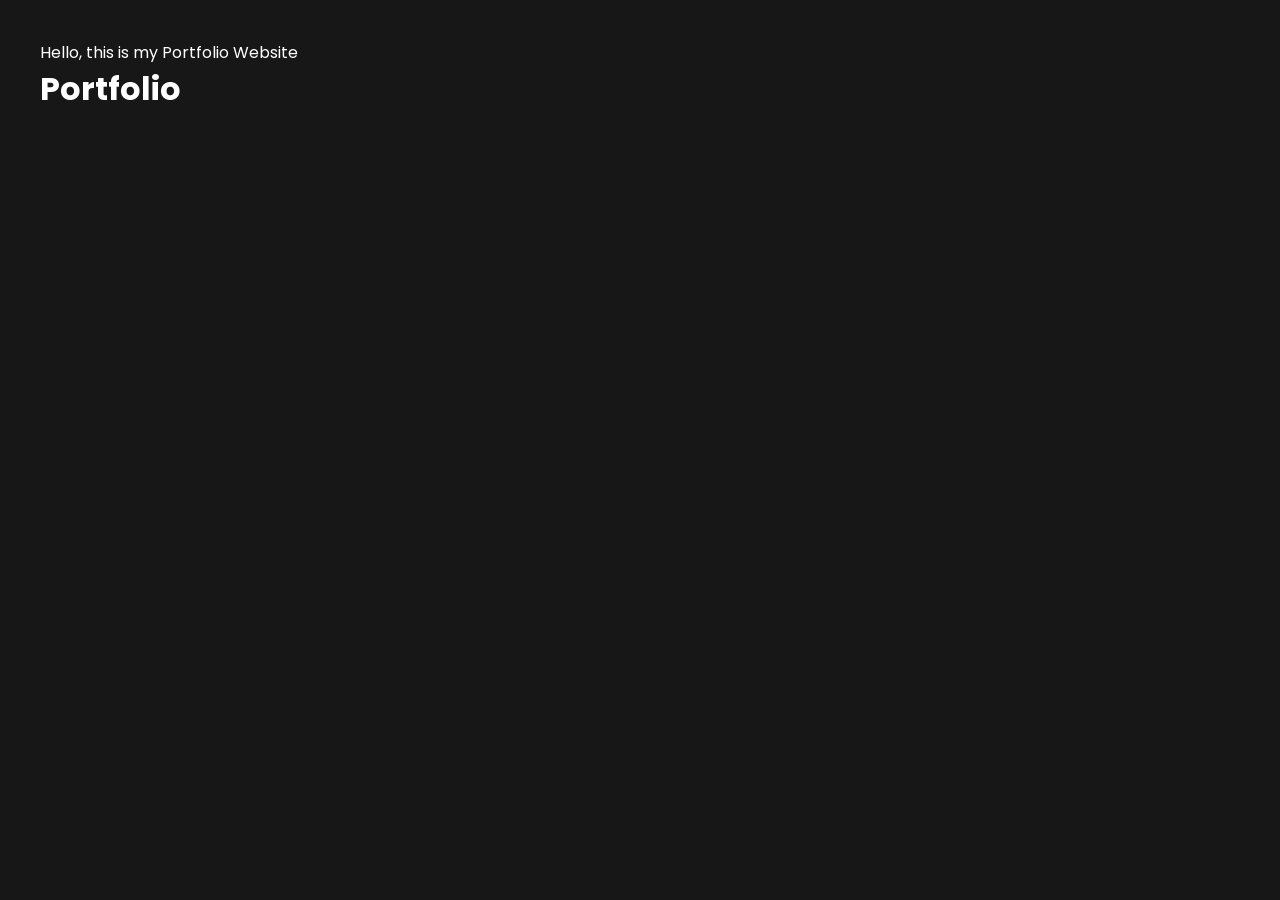
==== index.html @ 41454d2b "git add" ====
<!DOCTYPE html>
<html lang="en">
<head>
    <meta charset="UTF-8">
    <meta name="viewport" content="width=device-width, initial-scale=1.0">
    <title>Portfolio</title>
    <link rel="stylesheet" href="style.css">

    <!--google fonts -->

</head>
<body>
    <div class="nav">
        <a href="#">Home</a>
        <a href="#">About</a>
        <a href="#">Contact</a>
    </div>
    <div class="container">
        <h1>Portfolio</h1>
    </div>
</body>
<script src="script.js"></script>
</html>
---- style.css ----
/* Google Fonts */
@import url('https://fonts.googleapis.com/css2?family=Fredericka+the+Great&family=Poppins:ital,wght@0,100;0,200;0,300;0,400;0,500;0,600;0,700;0,800;0,900;1,100;1,200;1,300;1,400;1,500;1,600;1,700;1,800;1,900&display=swap');


*{
    margin: 0;
    padding: 0;
    box-sizing: border-box;
    background-color: #171717;
    color: white;
}

body{
    padding: auto;
    margin: 40px;
    font-family: 'Poppins', sans-serif;
}
.nav{
    display: flex;
    flex-direction: row;
    color: white;
}
.container{

}
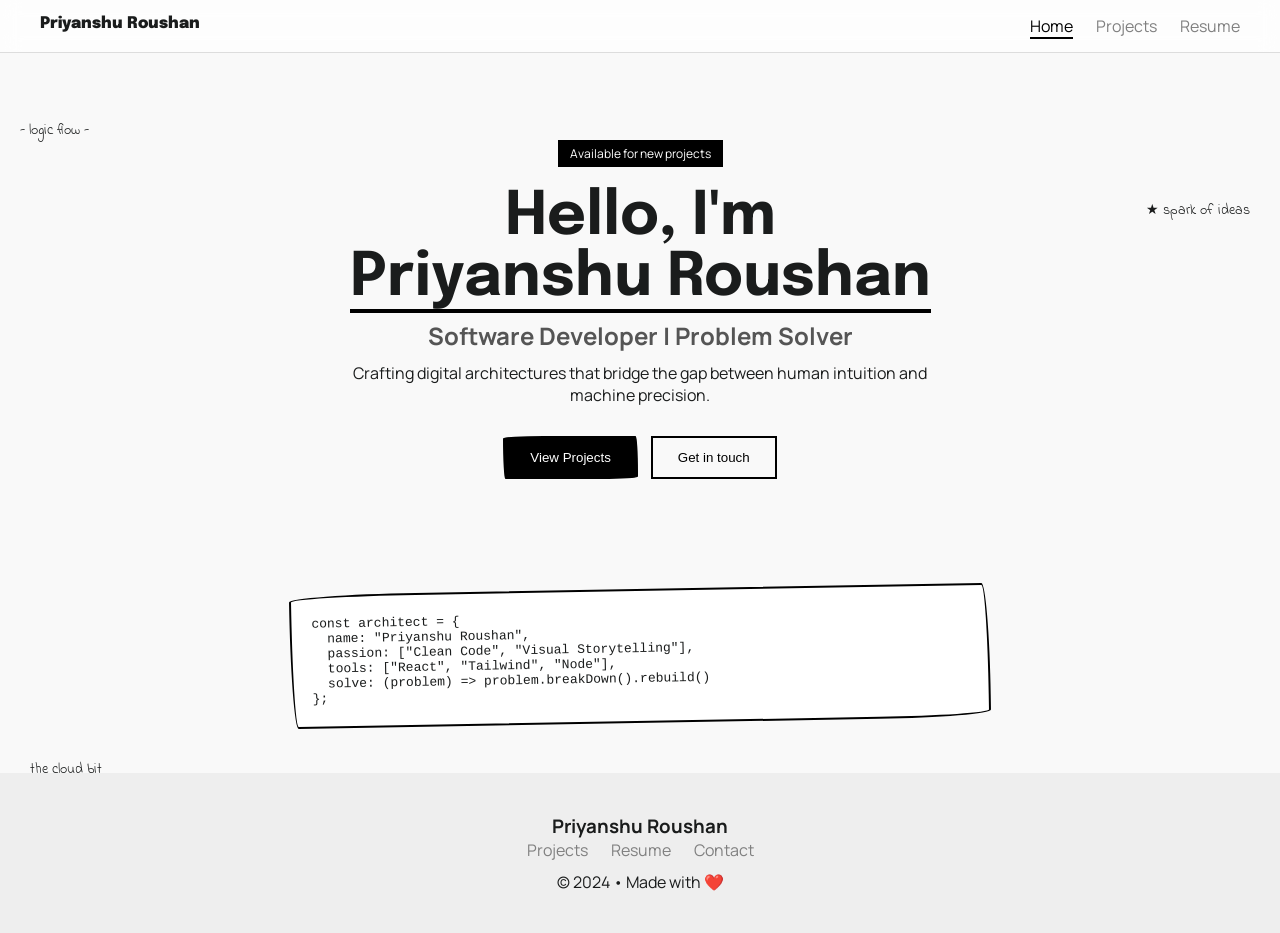
==== commit 62a6db8f: "enhance portfolio layout and styling with new hero section and navbar" ====
--- a/index.html
+++ b/index.html
@@ -1,23 +1,83 @@
 <!DOCTYPE html>
 <html lang="en">
 <head>
-    <meta charset="UTF-8">
-    <meta name="viewport" content="width=device-width, initial-scale=1.0">
-    <title>Portfolio</title>
-    <link rel="stylesheet" href="style.css">
+  <meta charset="UTF-8">
+  <meta name="viewport" content="width=device-width, initial-scale=1.0">
+  <title>Priyanshu Roushan</title>
 
-    <!--google fonts -->
+  <!-- Fonts -->
+  <link href="https://fonts.googleapis.com/css2?family=Epilogue:wght@400;700;900&family=Manrope:wght@400;500;700&family=Indie+Flower&display=swap" rel="stylesheet">
 
+  <link rel="stylesheet" href="style.css">
 </head>
+
 <body>
-    <div class="nav">
-        <a href="#">Home</a>
-        <a href="#">About</a>
-        <a href="#">Contact</a>
-    </div>
-    <div class="container">
-        <h1>Portfolio</h1>
-    </div>
+
+<!-- Navbar -->
+<header class="navbar">
+  <div class="logo">Priyanshu Roushan</div>
+
+  <nav>
+    <a class="active" href="#">Home</a>
+    <a href="#">Projects</a>
+    <a href="#">Resume</a>
+  </nav>
+</header>
+
+<main>
+
+<!-- Doodles -->
+<div class="doodle left-top">- logic flow -</div>
+<div class="doodle right-top">★ spark of ideas</div>
+<div class="doodle bottom-left">the cloud bit</div>
+
+<!-- Hero -->
+<section class="hero">
+  <p class="tag">Available for new projects</p>
+
+  <h1>
+    Hello, I'm <br>
+    <span class="scribble">Priyanshu Roushan</span>
+  </h1>
+
+  <h2>Software Developer | Problem Solver</h2>
+
+  <p class="desc">
+    Crafting digital architectures that bridge the gap between human intuition and machine precision.
+  </p>
+
+  <div class="buttons">
+    <button class="btn-primary sketch">View Projects</button>
+    <button class="btn-secondary">Get in touch</button>
+  </div>
+</section>
+
+<!-- Code Box -->
+<section class="code-box sketch">
+<pre>
+const architect = {
+  name: "Priyanshu Roushan",
+  passion: ["Clean Code", "Visual Storytelling"],
+  tools: ["React", "Tailwind", "Node"],
+  solve: (problem) => problem.breakDown().rebuild()
+};
+</pre>
+</section>
+
+</main>
+
+<!-- Footer -->
+<footer>
+  <h3>Priyanshu Roushan</h3>
+
+  <div class="links">
+    <a href="#">Projects</a>
+    <a href="#">Resume</a>
+    <a href="#">Contact</a>
+  </div>
+
+  <p>© 2024 • Made with ❤️</p>
+</footer>
+
 </body>
-<script src="script.js"></script>
 </html>
--- a/style.css
+++ b/style.css
@@ -1,25 +1,149 @@
-/* Google Fonts */
-@import url('https://fonts.googleapis.com/css2?family=Fredericka+the+Great&family=Poppins:ital,wght@0,100;0,200;0,300;0,400;0,500;0,600;0,700;0,800;0,900;1,100;1,200;1,300;1,400;1,500;1,600;1,700;1,800;1,900&display=swap');
-
-
-*{
-    margin: 0;
-    padding: 0;
-    box-sizing: border-box;
-    background-color: #171717;
-    color: white;
+* {
+  margin: 0;
+  padding: 0;
+  box-sizing: border-box;
 }
 
-body{
-    padding: auto;
-    margin: 40px;
-    font-family: 'Poppins', sans-serif;
+body {
+  background: #f9f9f9;
+  font-family: 'Manrope', sans-serif;
+  color: #1a1c1c;
 }
-.nav{
-    display: flex;
-    flex-direction: row;
-    color: white;
+
+/* Navbar */
+.navbar {
+  position: fixed;
+  width: 100%;
+  top: 0;
+  padding: 15px 40px;
+  display: flex;
+  justify-content: space-between;
+  background: rgba(255,255,255,0.7);
+  backdrop-filter: blur(10px);
+  border-bottom: 1px solid #ddd;
 }
-.container{
 
+.logo {
+  font-family: 'Epilogue';
+  font-weight: 900;
 }
+
+nav a {
+  margin-left: 20px;
+  text-decoration: none;
+  color: gray;
+}
+
+nav .active {
+  color: black;
+  border-bottom: 2px solid black;
+}
+
+/* Hero */
+.hero {
+  text-align: center;
+  padding: 140px 20px 60px;
+}
+
+.tag {
+  background: black;
+  color: white;
+  padding: 5px 12px;
+  font-size: 12px;
+  display: inline-block;
+  margin-bottom: 20px;
+}
+
+h1 {
+  font-family: 'Epilogue';
+  font-size: 60px;
+}
+
+.scribble {
+  border-bottom: 4px solid black;
+}
+
+h2 {
+  margin-top: 10px;
+  color: #555;
+}
+
+.desc {
+  margin-top: 10px;
+  max-width: 600px;
+  margin-inline: auto;
+}
+
+/* Buttons */
+.buttons {
+  margin-top: 30px;
+}
+
+.btn-primary {
+  padding: 12px 25px;
+  background: black;
+  color: white;
+  border: none;
+  cursor: pointer;
+}
+
+.btn-secondary {
+  padding: 12px 25px;
+  border: 2px solid black;
+  background: transparent;
+  margin-left: 10px;
+}
+
+/* Sketch Border */
+.sketch {
+  border: 2px solid black;
+  border-radius: 255px 15px 225px 15px/15px 225px 15px 255px;
+}
+
+/* Code Box */
+.code-box {
+  max-width: 700px;
+  margin: 50px auto;
+  padding: 20px;
+  background: white;
+  transform: rotate(-1deg);
+}
+
+/* Doodles */
+.doodle {
+  position: absolute;
+  font-family: 'Indie Flower';
+  font-size: 14px;
+}
+
+.left-top {
+  top: 120px;
+  left: 20px;
+}
+
+.right-top {
+  top: 200px;
+  right: 30px;
+}
+
+.bottom-left {
+  bottom: 120px;
+  left: 30px;
+}
+
+/* Footer */
+footer {
+  text-align: center;
+  padding: 40px;
+  background: #eee;
+}
+
+.links a {
+  margin: 0 10px;
+  text-decoration: none;
+  color: gray;
+}
+
+footer p {
+  margin-top: 10px;
+}
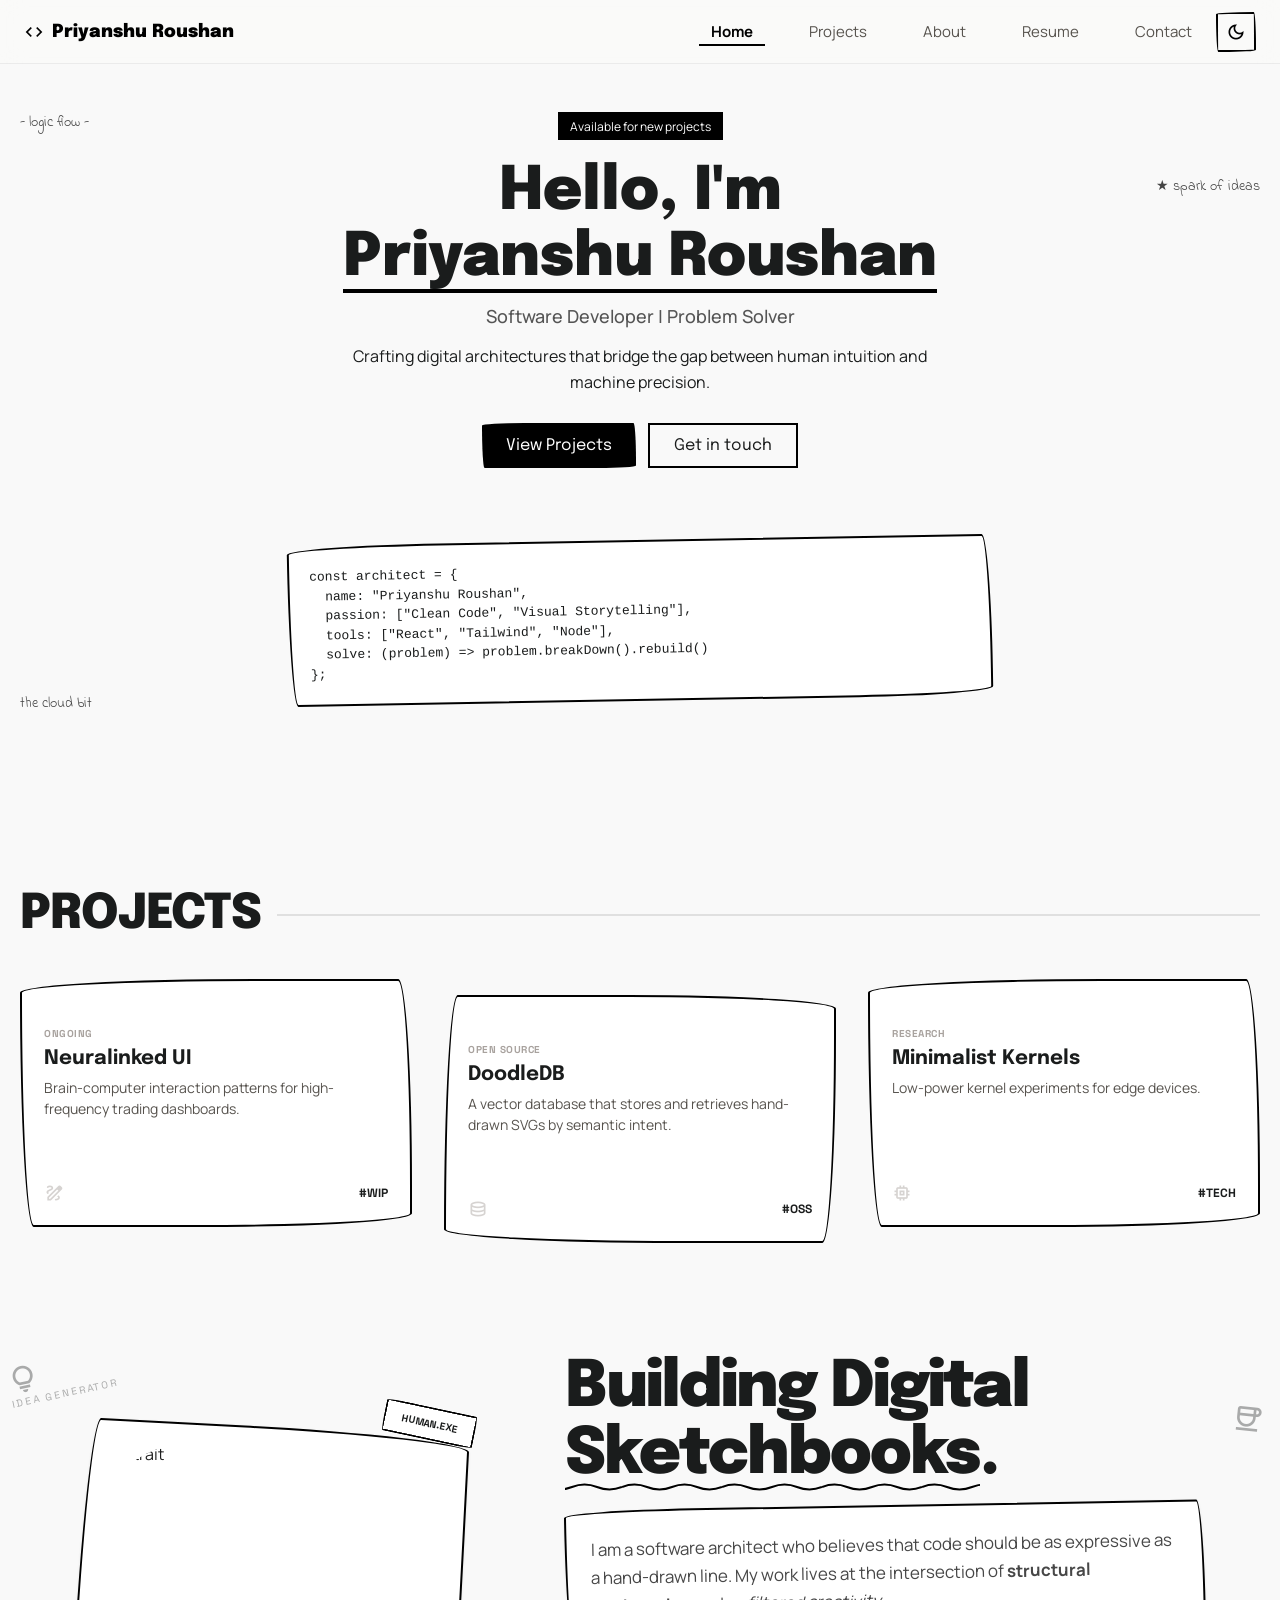
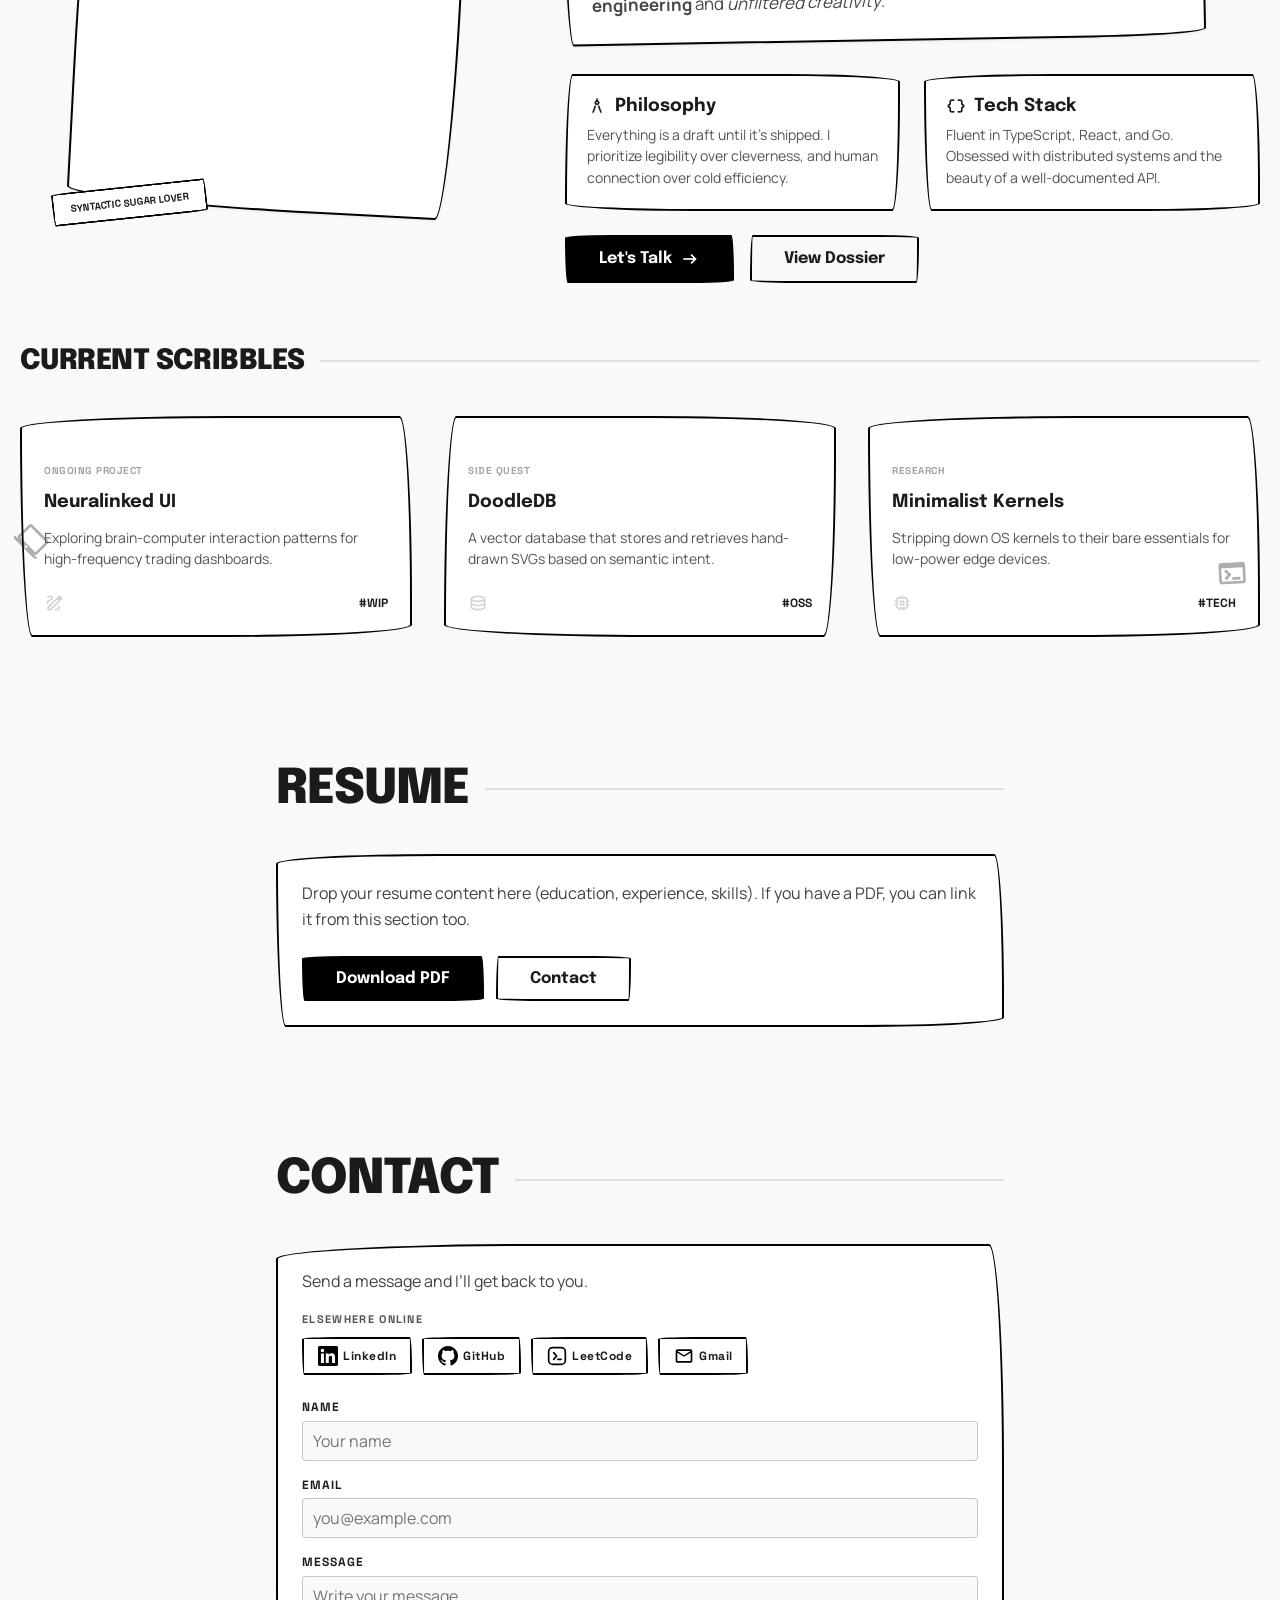
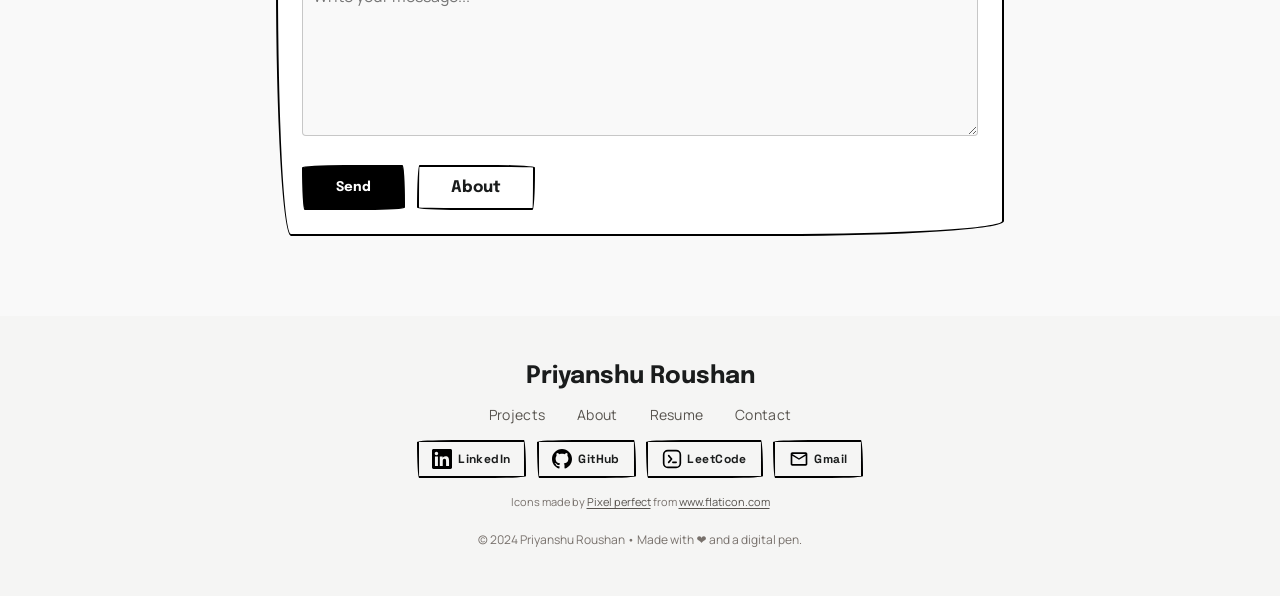
==== commit 8fc5c88c: "new update" ====
--- a/index.html
+++ b/index.html
@@ -4,80 +4,505 @@
   <meta charset="UTF-8">
   <meta name="viewport" content="width=device-width, initial-scale=1.0">
   <title>Priyanshu Roushan</title>
-
-  <!-- Fonts -->
-  <link href="https://fonts.googleapis.com/css2?family=Epilogue:wght@400;700;900&family=Manrope:wght@400;500;700&family=Indie+Flower&display=swap" rel="stylesheet">
+  <script>
+    (function () {
+      try {
+        var k = "portfolio-theme";
+        var t = localStorage.getItem(k);
+        if (t !== "light" && t !== "dark") {
+          t = window.matchMedia("(prefers-color-scheme: dark)").matches ? "dark" : "light";
+        }
+        document.documentElement.setAttribute("data-theme", t);
+      } catch (e) {
+        document.documentElement.setAttribute("data-theme", "light");
+      }
+    })();
+  </script>
+
+  <link rel="preconnect" href="https://fonts.googleapis.com">
+  <link rel="preconnect" href="https://fonts.gstatic.com" crossorigin>
+
+  <link href="https://fonts.googleapis.com/css2?family=Epilogue:wght@400;700;900&amp;family=Manrope:wght@400;500;700&amp;family=Space+Grotesk:wght@400;700&amp;family=Indie+Flower&amp;display=swap" rel="stylesheet">
+  <link href="https://fonts.googleapis.com/css2?family=Material+Symbols+Outlined:opsz,wght,FILL,GRAD@24,400,0,0&amp;display=swap" rel="stylesheet">
 
   <link rel="stylesheet" href="style.css">
 </head>
-
 <body>
 
-<!-- Navbar -->
-<header class="navbar">
-  <div class="logo">Priyanshu Roushan</div>
-
-  <nav>
-    <a class="active" href="#">Home</a>
-    <a href="#">Projects</a>
-    <a href="#">Resume</a>
-  </nav>
+<svg xmlns="http://www.w3.org/2000/svg" class="social-sprite" aria-hidden="true" focusable="false">
+  <defs>
+    <symbol id="icon-social-linkedin" viewBox="0 0 24 24">
+      <path
+        fill="currentColor"
+        d="M20.447 20.452h-3.554v-5.569c0-1.328-.027-3.037-1.852-3.037-1.853 0-2.136 1.445-2.136 2.939v5.667H9.351V9h3.414v1.561h.046c.477-.9 1.637-1.85 3.37-1.85 3.601 0 4.267 2.37 4.267 5.455v6.286zM5.337 7.433c-1.144 0-2.063-.926-2.063-2.065 0-1.138.92-2.063 2.063-2.063 1.14 0 2.064.925 2.063 2.063 0 1.139-.925 2.065-2.063 2.065zm1.782 13.019H3.555V9h3.564v11.452zM22.225 0H1.771C.792 0 0 .774 0 1.729v20.542C0 23.227.792 24 1.771 24h20.451C23.2 24 24 23.227 24 22.271V1.729C24 .774 23.2 0 22.222 0h.003z"
+      />
+    </symbol>
+    <symbol id="icon-social-github" viewBox="0 0 24 24">
+      <path
+        fill="currentColor"
+        d="M12 0c-6.626 0-12 5.373-12 12 0 5.302 3.438 9.8 8.207 11.387.599.111.793-.261.793-.577v-2.234c-3.338.726-4.033-1.416-4.033-1.416-.546-1.387-1.333-1.756-1.333-1.756-1.089-.745.083-.729.083-.729 1.205.084 1.839 1.237 1.839 1.237 1.07 1.834 2.807 1.304 3.492.997.107-.775.418-1.305.762-1.604-2.665-.305-5.467-1.334-5.467-5.931 0-1.311.469-2.381 1.236-3.221-.124-.303-.535-1.524.117-3.176 0 0 1.008-.322 3.301 1.23.957-.266 1.983-.399 3.003-.404 1.02.005 2.047.138 3.006.404 2.291-1.552 3.297-1.23 3.297-1.23.653 1.653.242 2.874.118 3.176.77.84 1.235 1.911 1.235 3.221 0 4.609-2.807 5.624-5.479 5.921.43.372.823 1.102.823 2.222v3.293c0 .319.192.694.801.576 4.765-1.589 8.199-6.086 8.199-11.386 0-6.627-5.373-12-12-12z"
+      />
+    </symbol>
+    <symbol id="icon-social-leetcode" viewBox="0 0 24 24" fill="none">
+      <rect x="2" y="2" width="20" height="20" rx="5" stroke="currentColor" stroke-width="2" fill="none" />
+      <path
+        d="M8 8l3.5 4L8 16"
+        stroke="currentColor"
+        stroke-width="2"
+        stroke-linecap="round"
+        stroke-linejoin="round"
+        fill="none"
+      />
+      <path d="M13 16h4" stroke="currentColor" stroke-width="2" stroke-linecap="round" />
+    </symbol>
+    <symbol id="icon-social-email" viewBox="0 0 24 24">
+      <path
+        fill="currentColor"
+        d="M22 6c0-1.1-.9-2-2-2H4c-1.1 0-2 .9-2 2v12c0 1.1.9 2 2 2h16c1.1 0 2-.9 2-2V6zm-2 0l-8 5-8-5h16zm0 12H4V8l8 5 8-5v10z"
+      />
+    </symbol>
+  </defs>
+</svg>
+
+<header class="site-header">
+  <a class="brand" href="#home">
+    <span class="material-symbols-outlined" aria-hidden="true">code</span>
+    Priyanshu Roushan
+  </a>
+  <div class="site-header__end">
+    <nav class="site-nav" aria-label="Primary">
+      <a href="#home" class="is-active">Home</a>
+      <a href="#projects">Projects</a>
+      <a href="#about">About</a>
+      <a href="#resume">Resume</a>
+      <a href="#contact">Contact</a>
+    </nav>
+    <button type="button" class="theme-toggle" id="theme-toggle" aria-pressed="false" aria-label="Switch theme">
+      <span class="material-symbols-outlined theme-toggle__icon" aria-hidden="true">dark_mode</span>
+    </button>
+  </div>
 </header>
 
 <main>
-
-<!-- Doodles -->
-<div class="doodle left-top">- logic flow -</div>
-<div class="doodle right-top">★ spark of ideas</div>
-<div class="doodle bottom-left">the cloud bit</div>
-
-<!-- Hero -->
-<section class="hero">
-  <p class="tag">Available for new projects</p>
-
-  <h1>
-    Hello, I'm <br>
-    <span class="scribble">Priyanshu Roushan</span>
-  </h1>
-
-  <h2>Software Developer | Problem Solver</h2>
-
-  <p class="desc">
-    Crafting digital architectures that bridge the gap between human intuition and machine precision.
-  </p>
-
-  <div class="buttons">
-    <button class="btn-primary sketch">View Projects</button>
-    <button class="btn-secondary">Get in touch</button>
-  </div>
-</section>
-
-<!-- Code Box -->
-<section class="code-box sketch">
-<pre>
-const architect = {
+  <!-- Home -->
+  <section id="home" class="section section--home" aria-label="Home">
+    <div class="home-doodles" aria-hidden="true">
+      <div class="doodle doodle--lt">- logic flow -</div>
+      <div class="doodle doodle--rt">★ spark of ideas</div>
+      <div class="doodle doodle--bl">the cloud bit</div>
+    </div>
+
+    <div class="hero">
+      <p class="tag">Available for new projects</p>
+      <h1>
+        Hello, I'm <br>
+        <span class="scribble">Priyanshu Roushan</span>
+      </h1>
+      <h2>Software Developer | Problem Solver</h2>
+      <p class="desc">
+        Crafting digital architectures that bridge the gap between human intuition and machine precision.
+      </p>
+      <div class="buttons">
+        <button type="button" class="btn-primary sketch" data-scroll-to="projects">View Projects</button>
+        <button type="button" class="btn-secondary" data-scroll-to="contact">Get in touch</button>
+      </div>
+    </div>
+
+    <section class="code-box sketch" aria-label="Code snippet">
+<pre>const architect = {
   name: "Priyanshu Roushan",
   passion: ["Clean Code", "Visual Storytelling"],
   tools: ["React", "Tailwind", "Node"],
   solve: (problem) => problem.breakDown().rebuild()
-};
-</pre>
-</section>
-
+};</pre>
+    </section>
+  </section>
+
+  <!-- Projects -->
+  <section id="projects" class="section section--projects" aria-labelledby="projects-heading">
+    <div class="section-title-row">
+      <h2 id="projects-heading" class="section-title">Projects</h2>
+      <div class="section-title-line" aria-hidden="true"></div>
+    </div>
+    <div class="projects-grid">
+      <a class="project-card" href="#" aria-label="Project: Neuralinked UI">
+        <div class="project-card__bg sketchy-border"></div>
+        <div class="project-card__inner">
+          <span class="project-card__label">Ongoing</span>
+          <h3 class="project-card__title">Neuralinked UI</h3>
+          <p class="project-card__desc">Brain-computer interaction patterns for high-frequency trading dashboards.</p>
+          <div class="project-card__meta">
+            <span class="material-symbols-outlined" aria-hidden="true">draw</span>
+            <span class="project-card__tag">#WIP</span>
+          </div>
+        </div>
+      </a>
+      <a class="project-card" href="#" aria-label="Project: DoodleDB">
+        <div class="project-card__bg sketchy-border-variant"></div>
+        <div class="project-card__inner">
+          <span class="project-card__label">Open source</span>
+          <h3 class="project-card__title">DoodleDB</h3>
+          <p class="project-card__desc">A vector database that stores and retrieves hand-drawn SVGs by semantic intent.</p>
+          <div class="project-card__meta">
+            <span class="material-symbols-outlined" aria-hidden="true">database</span>
+            <span class="project-card__tag">#OSS</span>
+          </div>
+        </div>
+      </a>
+      <a class="project-card" href="#" aria-label="Project: Minimalist Kernels">
+        <div class="project-card__bg sketchy-border"></div>
+        <div class="project-card__inner">
+          <span class="project-card__label">Research</span>
+          <h3 class="project-card__title">Minimalist Kernels</h3>
+          <p class="project-card__desc">Low-power kernel experiments for edge devices.</p>
+          <div class="project-card__meta">
+            <span class="material-symbols-outlined" aria-hidden="true">memory</span>
+            <span class="project-card__tag">#TECH</span>
+          </div>
+        </div>
+      </a>
+    </div>
+  </section>
+
+  <!-- About -->
+  <section id="about" class="section section--about" aria-labelledby="about-heading">
+    <div class="about-doodles" aria-hidden="true">
+      <div class="doodle-accent about-doodle-1">
+        <span class="material-symbols-outlined">lightbulb</span>
+        <p>Idea Generator</p>
+      </div>
+      <div class="doodle-accent about-doodle-2">
+        <span class="material-symbols-outlined about-doodle-2__icon" aria-hidden="true">coffee</span>
+      </div>
+      <div class="doodle-accent about-doodle-3">
+        <span class="material-symbols-outlined">laptop_mac</span>
+      </div>
+      <div class="doodle-accent about-doodle-4">
+        <span class="material-symbols-outlined">terminal</span>
+      </div>
+    </div>
+
+    <div class="about-grid">
+      <div class="about-visual">
+        <div class="about-frame-wrap">
+          <div class="about-frame-bg sketchy-border-variant"></div>
+          <img
+            class="about-avatar"
+            src="https://media.licdn.com/dms/image/v2/D5603AQFXwmy4dpmHcQ/profile-displayphoto-crop_800_800/B56Zu7RVvLGcAM-/0/1768373445543?e=1776902400&v=beta&t=6SjXrEQqmA316-ca12-IWQjYE9hqiQ1pRD04QB4GoIs"
+            alt="Portrait"
+            width="384"
+            height="384"
+            loading="lazy"
+          />
+          <div class="about-badge sketchy-border about-badge--tr">Human.exe</div>
+          <div class="about-badge sketchy-border about-badge--bl">Syntactic Sugar Lover</div>
+        </div>
+      </div>
+      <div class="about-copy">
+        <h2 id="about-heading" class="about-hero-title">Building Digital <br /><span class="squiggle-underline">Sketchbooks</span>.</h2>
+        <div class="about-intro sketchy-border">
+          <p>
+            I am a software architect who believes that code should be as expressive as a hand-drawn line. My work lives at
+            the intersection of <strong>structural engineering</strong> and
+            <em>unfiltered creativity</em>.
+          </p>
+        </div>
+        <div class="about-cards">
+          <div class="about-card sketchy-border-variant">
+            <h3><span class="material-symbols-outlined" aria-hidden="true">architecture</span> Philosophy</h3>
+            <p>Everything is a draft until it's shipped. I prioritize legibility over cleverness, and human connection over cold efficiency.</p>
+          </div>
+          <div class="about-card sketchy-border">
+            <h3><span class="material-symbols-outlined" aria-hidden="true">data_object</span> Tech Stack</h3>
+            <p>Fluent in TypeScript, React, and Go. Obsessed with distributed systems and the beauty of a well-documented API.</p>
+          </div>
+        </div>
+        <div class="about-actions">
+          <a class="btn-sketch-primary sketchy-border" href="#contact">
+            Let's Talk
+            <span class="material-symbols-outlined" aria-hidden="true">arrow_right_alt</span>
+          </a>
+          <a class="btn-sketch-outline" href="#resume">View Dossier</a>
+        </div>
+      </div>
+    </div>
+
+    <div class="about-scribbles">
+      <div class="section-title-row">
+        <h2 class="section-title section-title--minor">Current Scribbles</h2>
+        <div class="section-title-line"></div>
+      </div>
+      <div class="scribbles-grid">
+        <article class="scribble-card">
+          <div class="scribble-card__bg sketchy-border"></div>
+          <div class="scribble-card__inner">
+            <span class="project-card__label">Ongoing project</span>
+            <h4>Neuralinked UI</h4>
+            <p>Exploring brain-computer interaction patterns for high-frequency trading dashboards.</p>
+            <div class="project-card__meta">
+              <span class="material-symbols-outlined" aria-hidden="true">draw</span>
+              <span class="project-card__tag">#WIP</span>
+            </div>
+          </div>
+        </article>
+        <article class="scribble-card">
+          <div class="scribble-card__bg sketchy-border-variant"></div>
+          <div class="scribble-card__inner">
+            <span class="project-card__label">Side Quest</span>
+            <h4>DoodleDB</h4>
+            <p>A vector database that stores and retrieves hand-drawn SVGs based on semantic intent.</p>
+            <div class="project-card__meta">
+              <span class="material-symbols-outlined" aria-hidden="true">database</span>
+              <span class="project-card__tag">#OSS</span>
+            </div>
+          </div>
+        </article>
+        <article class="scribble-card">
+          <div class="scribble-card__bg sketchy-border"></div>
+          <div class="scribble-card__inner">
+            <span class="project-card__label">Research</span>
+            <h4>Minimalist Kernels</h4>
+            <p>Stripping down OS kernels to their bare essentials for low-power edge devices.</p>
+            <div class="project-card__meta">
+              <span class="material-symbols-outlined" aria-hidden="true">memory</span>
+              <span class="project-card__tag">#TECH</span>
+            </div>
+          </div>
+        </article>
+      </div>
+    </div>
+  </section>
+
+  <!-- Resume -->
+  <section id="resume" class="section section--resume" aria-labelledby="resume-heading">
+    <div class="section-title-row">
+      <h2 id="resume-heading" class="section-title">Resume</h2>
+      <div class="section-title-line"></div>
+    </div>
+    <div class="resume-panel sketchy-border">
+      <p>
+        Drop your resume content here (education, experience, skills). If you have a PDF, you can link it from this section too.
+      </p>
+      <div class="resume-actions">
+        <a class="btn-sketch-primary sketchy-border" href="#">Download PDF</a>
+        <a class="btn-sketch-outline" href="#contact">Contact</a>
+      </div>
+    </div>
+  </section>
+
+  <!-- Contact -->
+  <section id="contact" class="section section--contact" aria-labelledby="contact-heading">
+    <div class="section-title-row">
+      <h2 id="contact-heading" class="section-title">Contact</h2>
+      <div class="section-title-line"></div>
+    </div>
+    <div class="contact-panel sketchy-border">
+      <p>Send a message and I’ll get back to you.</p>
+      <p class="contact-social-label">Elsewhere online</p>
+      <div class="social-links">
+        <a
+          class="social-link"
+          href="https://www.linkedin.com/in/priyanshuroushan/"
+          target="_blank"
+          rel="noopener noreferrer"
+          aria-label="LinkedIn profile"
+        >
+          <svg class="social-link__icon-svg" width="20" height="20" aria-hidden="true" focusable="false">
+            <use href="#icon-social-linkedin" />
+          </svg>
+          LinkedIn
+        </a>
+        <a
+          class="social-link"
+          href="https://github.com/priyanshuroushan"
+          target="_blank"
+          rel="noopener noreferrer"
+          aria-label="GitHub profile"
+        >
+          <svg class="social-link__icon-svg" width="20" height="20" aria-hidden="true" focusable="false">
+            <use href="#icon-social-github" />
+          </svg>
+          GitHub
+        </a>
+        <a
+          class="social-link"
+          href="https://leetcode.com/u/priyanshuroushan/"
+          target="_blank"
+          rel="noopener noreferrer"
+          aria-label="LeetCode profile"
+        >
+          <svg class="social-link__icon-svg social-link__icon-svg--stroke" width="20" height="20" aria-hidden="true" focusable="false">
+            <use href="#icon-social-leetcode" />
+          </svg>
+          LeetCode
+        </a>
+        <a class="social-link" href="mailto:priyanshuroushan@gmail.com" aria-label="Email on Gmail">
+          <svg class="social-link__icon-svg" width="20" height="20" aria-hidden="true" focusable="false">
+            <use href="#icon-social-email" />
+          </svg>
+          Gmail
+        </a>
+      </div>
+      <form class="contact-form" action="#" method="post">
+        <div class="form-field">
+          <label for="name">Name</label>
+          <input id="name" name="name" type="text" placeholder="Your name" autocomplete="name">
+        </div>
+        <div class="form-field">
+          <label for="email">Email</label>
+          <input id="email" name="email" type="email" placeholder="you@example.com" autocomplete="email">
+        </div>
+        <div class="form-field">
+          <label for="message">Message</label>
+          <textarea id="message" name="message" placeholder="Write your message..."></textarea>
+        </div>
+        <div class="form-actions">
+          <button type="submit" class="btn-sketch-primary sketchy-border">Send</button>
+          <a class="btn-sketch-outline" href="#about">About</a>
+        </div>
+      </form>
+    </div>
+  </section>
 </main>
 
-<!-- Footer -->
-<footer>
-  <h3>Priyanshu Roushan</h3>
-
-  <div class="links">
-    <a href="#">Projects</a>
-    <a href="#">Resume</a>
-    <a href="#">Contact</a>
+<footer class="site-footer">
+  <p class="footer-name">Priyanshu Roushan</p>
+  <div class="footer-links">
+    <a href="#projects">Projects</a>
+    <a href="#about">About</a>
+    <a href="#resume">Resume</a>
+    <a href="#contact">Contact</a>
   </div>
-
-  <p>© 2024 • Made with ❤️</p>
+  <div class="footer-social social-links social-links--footer">
+    <a
+      class="social-link"
+      href="https://www.linkedin.com/in/priyanshuroushan/"
+      target="_blank"
+      rel="noopener noreferrer"
+      aria-label="LinkedIn profile"
+    >
+      <svg class="social-link__icon-svg" width="20" height="20" aria-hidden="true" focusable="false">
+        <use href="#icon-social-linkedin" />
+      </svg>
+      LinkedIn
+    </a>
+    <a
+      class="social-link"
+      href="https://github.com/priyanshuroushan"
+      target="_blank"
+      rel="noopener noreferrer"
+      aria-label="GitHub profile"
+    >
+      <svg class="social-link__icon-svg" width="20" height="20" aria-hidden="true" focusable="false">
+        <use href="#icon-social-github" />
+      </svg>
+      GitHub
+    </a>
+    <a
+      class="social-link"
+      href="https://leetcode.com/u/priyanshuroushan/"
+      target="_blank"
+      rel="noopener noreferrer"
+      aria-label="LeetCode profile"
+    >
+      <svg class="social-link__icon-svg social-link__icon-svg--stroke" width="20" height="20" aria-hidden="true" focusable="false">
+        <use href="#icon-social-leetcode" />
+      </svg>
+      LeetCode
+    </a>
+    <a class="social-link" href="mailto:priyanshuroushan@gmail.com" aria-label="Email on Gmail">
+      <svg class="social-link__icon-svg" width="20" height="20" aria-hidden="true" focusable="false">
+        <use href="#icon-social-email" />
+      </svg>
+      Gmail
+    </a>
+  </div>
+  <div class="icon-attribution">
+    Icons made by
+    <a href="https://www.flaticon.com/authors/pixel-perfect" title="Pixel perfect" target="_blank" rel="noopener noreferrer">Pixel perfect</a>
+    from
+    <a href="https://www.flaticon.com/" title="Flaticon" target="_blank" rel="noopener noreferrer">www.flaticon.com</a>
+  </div>
+  <p class="fineprint">© 2024 Priyanshu Roushan • Made with ❤️ and a digital pen.</p>
 </footer>
 
+<script>
+(function () {
+  var THEME_KEY = "portfolio-theme";
+  var root = document.documentElement;
+
+  function applyTheme(theme) {
+    root.setAttribute("data-theme", theme);
+    var btn = document.getElementById("theme-toggle");
+    if (!btn) return;
+    var icon = btn.querySelector(".theme-toggle__icon");
+    var isDark = theme === "dark";
+    btn.setAttribute("aria-pressed", isDark ? "true" : "false");
+    btn.setAttribute("aria-label", isDark ? "Switch to light mode" : "Switch to night mode");
+    if (icon) icon.textContent = isDark ? "light_mode" : "dark_mode";
+  }
+
+  function initThemeToggle() {
+    var btn = document.getElementById("theme-toggle");
+    if (!btn) return;
+    applyTheme(root.getAttribute("data-theme") || "light");
+    btn.addEventListener("click", function () {
+      var next = root.getAttribute("data-theme") === "dark" ? "light" : "dark";
+      try {
+        localStorage.setItem(THEME_KEY, next);
+      } catch (e) {}
+      applyTheme(next);
+    });
+  }
+
+  initThemeToggle();
+
+  var navLinks = document.querySelectorAll(".site-nav a");
+  var sections = ["home", "projects", "about", "resume", "contact"];
+
+  function setActive(id) {
+    if (sections.indexOf(id) === -1) id = "home";
+    navLinks.forEach(function (a) {
+      var href = a.getAttribute("href") || "";
+      a.classList.toggle("is-active", href === "#" + id);
+    });
+  }
+
+  document.querySelectorAll("[data-scroll-to]").forEach(function (btn) {
+    btn.addEventListener("click", function () {
+      var id = btn.getAttribute("data-scroll-to");
+      var el = document.getElementById(id);
+      if (el) {
+        history.replaceState(null, "", "#" + id);
+        el.scrollIntoView({ behavior: "smooth" });
+        setActive(id);
+      }
+    });
+  });
+
+  var observer = new IntersectionObserver(
+    function (entries) {
+      entries.forEach(function (entry) {
+        if (entry.isIntersecting) setActive(entry.target.id);
+      });
+    },
+    { rootMargin: "-35% 0px -50% 0px", threshold: 0 }
+  );
+
+  sections.forEach(function (id) {
+    var el = document.getElementById(id);
+    if (el) observer.observe(el);
+  });
+
+  function syncFromHash() {
+    var h = (location.hash || "#home").replace(/^#/, "");
+    if (sections.indexOf(h) !== -1) setActive(h);
+    else setActive("home");
+  }
+
+  window.addEventListener("hashchange", syncFromHash);
+  syncFromHash();
+})();
+</script>
 </body>
-</html>+</html>
--- a/style.css
+++ b/style.css
@@ -1,149 +1,1011 @@
-* {
+/* —— Design tokens —— */
+:root {
+  color-scheme: light;
+  --color-bg: #f9f9f9;
+  --color-surface: #ffffff;
+  --color-text: #1a1c1c;
+  --color-muted: #57534e;
+  --color-line: rgba(0, 0, 0, 0.1);
+  --color-footer: #f5f5f4;
+  --color-border: #000000;
+  --color-brand: #000000;
+  --color-header-bg: rgba(250, 250, 249, 0.72);
+  --color-header-border: rgba(0, 0, 0, 0.06);
+  --color-hero-sub: #555555;
+  --color-doodle: #444444;
+  --color-text-soft: #44403c;
+  --color-about-muted: #474747;
+  --color-tag-bg: #000000;
+  --color-tag-text: #ffffff;
+  --color-btn-primary: #000000;
+  --color-btn-primary-text: #ffffff;
+  --color-btn-primary-hover: #27272a;
+  --color-shadow-soft: rgba(0, 0, 0, 0.08);
+  --color-input-border: rgba(0, 0, 0, 0.2);
+  --color-fineprint: #78716c;
+  --color-meta-icon: #d6d3d1;
+  --color-label-muted: #a8a29e;
+  --color-nav-hover: rgba(120, 113, 108, 0.12);
+  --color-social-hover-bg: rgba(0, 0, 0, 0.06);
+  --color-social-hover-shadow: rgba(0, 0, 0, 0.08);
+  --color-outline-hover: rgba(120, 113, 108, 0.1);
+  --color-social-icon: var(--color-brand);
+  --nav-height: 4rem;
+  --content-max: 80rem;
+  --content-narrow: 48rem;
+  --radius-sketch-a: 255px 15px 225px 15px / 15px 225px 15px 255px;
+  --radius-sketch-b: 15px 225px 15px 255px / 255px 15px 225px 15px;
+  --font-headline: "Epilogue", system-ui, sans-serif;
+  --font-body: "Manrope", system-ui, sans-serif;
+  --font-label: "Space Grotesk", system-ui, sans-serif;
+  --font-doodle: "Indie Flower", cursive;
+}
+
+html[data-theme="dark"] {
+  color-scheme: dark;
+  --color-bg: #141211;
+  --color-surface: #1c1917;
+  --color-text: #f5f5f4;
+  --color-muted: #a8a29e;
+  --color-line: rgba(255, 255, 255, 0.12);
+  --color-footer: #0c0a09;
+  --color-border: #e7e5e4;
+  --color-brand: #fafaf9;
+  --color-header-bg: rgba(20, 18, 17, 0.88);
+  --color-header-border: rgba(255, 255, 255, 0.08);
+  --color-hero-sub: #a8a29e;
+  --color-doodle: #78716c;
+  --color-text-soft: #d6d3d1;
+  --color-about-muted: #a8a29e;
+  --color-tag-bg: #fafaf9;
+  --color-tag-text: #1c1917;
+  --color-btn-primary: #fafaf9;
+  --color-btn-primary-text: #1c1917;
+  --color-btn-primary-hover: #e7e5e4;
+  --color-shadow-soft: rgba(0, 0, 0, 0.4);
+  --color-input-border: rgba(255, 255, 255, 0.22);
+  --color-fineprint: #a8a29e;
+  --color-meta-icon: #57534e;
+  --color-label-muted: #78716c;
+  --color-nav-hover: rgba(255, 255, 255, 0.08);
+  --color-social-hover-bg: rgba(255, 255, 255, 0.08);
+  --color-social-hover-shadow: rgba(0, 0, 0, 0.35);
+  --color-outline-hover: rgba(255, 255, 255, 0.1);
+}
+
+*,
+*::before,
+*::after {
   margin: 0;
   padding: 0;
   box-sizing: border-box;
 }
 
+html {
+  scroll-behavior: smooth;
+  scroll-padding-top: calc(var(--nav-height) + 1rem);
+}
+
 body {
-  background: #f9f9f9;
-  font-family: 'Manrope', sans-serif;
-  color: #1a1c1c;
-}
-
-/* Navbar */
-.navbar {
+  min-height: 100dvh;
+  background: var(--color-bg);
+  font-family: var(--font-body);
+  color: var(--color-text);
+  -webkit-font-smoothing: antialiased;
+}
+
+/* Material Symbols */
+.material-symbols-outlined {
+  font-variation-settings: "FILL" 0, "wght" 400, "GRAD" 0, "opsz" 24;
+  vertical-align: middle;
+  font-size: 1.25rem;
+}
+
+/* —— Site header —— */
+.site-header {
   position: fixed;
+  top: 0;
+  left: 0;
+  z-index: 50;
   width: 100%;
-  top: 0;
-  padding: 15px 40px;
-  display: flex;
+  height: var(--nav-height);
+  display: flex;
+  align-items: center;
   justify-content: space-between;
-  background: rgba(255,255,255,0.7);
-  backdrop-filter: blur(10px);
-  border-bottom: 1px solid #ddd;
-}
-
-.logo {
-  font-family: 'Epilogue';
+  padding: 0 1.5rem;
+  background: var(--color-header-bg);
+  backdrop-filter: blur(12px);
+  border-bottom: 1px solid var(--color-header-border);
+}
+
+.site-header__end {
+  display: flex;
+  align-items: center;
+  gap: 0.75rem;
+}
+
+.site-header .brand {
+  display: inline-flex;
+  align-items: center;
+  gap: 0.5rem;
+  font-family: var(--font-headline);
   font-weight: 900;
-}
-
-nav a {
-  margin-left: 20px;
+  font-size: 1.125rem;
+  color: var(--color-brand);
   text-decoration: none;
-  color: gray;
-}
-
-nav .active {
-  color: black;
-  border-bottom: 2px solid black;
-}
-
-/* Hero */
-.hero {
-  text-align: center;
-  padding: 140px 20px 60px;
-}
-
-.tag {
-  background: black;
-  color: white;
-  padding: 5px 12px;
-  font-size: 12px;
-  display: inline-block;
-  margin-bottom: 20px;
-}
-
-h1 {
-  font-family: 'Epilogue';
-  font-size: 60px;
-}
-
-.scribble {
-  border-bottom: 4px solid black;
-}
-
-h2 {
-  margin-top: 10px;
-  color: #555;
-}
-
-.desc {
-  margin-top: 10px;
-  max-width: 600px;
-  margin-inline: auto;
-}
-
-/* Buttons */
-.buttons {
-  margin-top: 30px;
-}
-
-.btn-primary {
-  padding: 12px 25px;
-  background: black;
-  color: white;
-  border: none;
+}
+
+.site-nav {
+  display: none;
+  gap: 2rem;
+  align-items: center;
+}
+
+@media (min-width: 768px) {
+  .site-nav {
+    display: flex;
+  }
+}
+
+.site-nav a {
+  font-size: 0.9375rem;
+  color: var(--color-muted);
+  text-decoration: none;
+  padding: 0.25rem 0.75rem;
+  border-radius: 0.25rem;
+  transition: background 0.15s, color 0.15s;
+}
+
+.site-nav a:hover {
+  background: var(--color-nav-hover);
+}
+
+.site-nav a.is-active {
+  color: var(--color-brand);
+  font-weight: 700;
+  border-bottom: 2px solid var(--color-border);
+  border-radius: 0;
+  padding-bottom: 0.125rem;
+}
+
+.theme-toggle {
+  display: inline-flex;
+  align-items: center;
+  justify-content: center;
+  width: 2.5rem;
+  height: 2.5rem;
+  padding: 0;
+  border: 2px solid var(--color-border);
+  border-radius: var(--radius-sketch-a);
+  background: transparent;
+  color: var(--color-brand);
   cursor: pointer;
-}
-
-.btn-secondary {
-  padding: 12px 25px;
-  border: 2px solid black;
-  background: transparent;
-  margin-left: 10px;
-}
-
-/* Sketch Border */
-.sketch {
-  border: 2px solid black;
-  border-radius: 255px 15px 225px 15px/15px 225px 15px 255px;
-}
-
-/* Code Box */
-.code-box {
-  max-width: 700px;
-  margin: 50px auto;
-  padding: 20px;
-  background: white;
-  transform: rotate(-1deg);
-}
-
-/* Doodles */
+  transition: background 0.15s ease, box-shadow 0.15s ease;
+}
+
+.theme-toggle:hover {
+  background: var(--color-nav-hover);
+}
+
+.theme-toggle:focus-visible {
+  outline: 2px solid var(--color-border);
+  outline-offset: 2px;
+}
+
+.theme-toggle .material-symbols-outlined {
+  font-size: 1.25rem;
+}
+
+/* —— Sketch borders & doodle theme —— */
+.sketch,
+.sketchy-border {
+  border: 2px solid var(--color-border);
+  border-radius: var(--radius-sketch-a);
+}
+
+.sketchy-border-variant {
+  border: 2px solid var(--color-border);
+  border-radius: var(--radius-sketch-b);
+}
+
+.doodle-accent {
+  font-family: var(--font-label);
+  position: absolute;
+  pointer-events: none;
+  opacity: 0.55;
+  font-size: 0.625rem;
+  text-transform: uppercase;
+  letter-spacing: 0.2em;
+}
+
+.doodle-accent .material-symbols-outlined {
+  font-size: 2rem;
+  display: block;
+}
+
+.squiggle-underline {
+  background-image: url("data:image/svg+xml,%3Csvg width='100' height='10' viewBox='0 0 100 10' xmlns='http://www.w3.org/2000/svg'%3E%3Cpath d='M0 5 Q 12.5 0 25 5 T 50 5 T 75 5 T 100 5' stroke='black' stroke-width='2' fill='none'/%3E%3C/svg%3E");
+  background-repeat: repeat-x;
+  background-position: bottom;
+  padding-bottom: 4px;
+}
+
+html[data-theme="dark"] .squiggle-underline {
+  background-image: url("data:image/svg+xml,%3Csvg width='100' height='10' viewBox='0 0 100 10' xmlns='http://www.w3.org/2000/svg'%3E%3Cpath d='M0 5 Q 12.5 0 25 5 T 50 5 T 75 5 T 100 5' stroke='%23f5f5f4' stroke-width='2' fill='none'/%3E%3C/svg%3E");
+}
+
+/* —— Sections —— */
+.section {
+  position: relative;
+  width: 100%;
+  max-width: var(--content-max);
+  margin: 0 auto;
+  padding: 5rem 1.25rem 3rem;
+}
+
+.section-title-row {
+  display: flex;
+  align-items: center;
+  gap: 1rem;
+  margin-bottom: 2.5rem;
+}
+
+.section-title {
+  font-family: var(--font-headline);
+  font-size: clamp(1.75rem, 4vw, 3rem);
+  font-weight: 900;
+  text-transform: uppercase;
+  letter-spacing: -0.02em;
+}
+
+.section-title--minor {
+  font-size: clamp(1.25rem, 3vw, 1.75rem);
+}
+
+.section-title-line {
+  flex: 1;
+  height: 2px;
+  background: var(--color-line);
+}
+
+/* —— Home —— */
+.section--home {
+  max-width: none;
+  padding-top: calc(var(--nav-height) + 3rem);
+  padding-bottom: 2rem;
+  min-height: min(90vh, 900px);
+}
+
+.home-doodles {
+  position: absolute;
+  inset: 0;
+  pointer-events: none;
+  overflow: hidden;
+}
+
 .doodle {
   position: absolute;
-  font-family: 'Indie Flower';
-  font-size: 14px;
-}
-
-.left-top {
-  top: 120px;
-  left: 20px;
-}
-
-.right-top {
-  top: 200px;
-  right: 30px;
-}
-
-.bottom-left {
-  bottom: 120px;
-  left: 30px;
-}
-
-/* Footer */
-footer {
+  font-family: var(--font-doodle);
+  font-size: 0.875rem;
+  color: var(--color-doodle);
+}
+
+.doodle--lt {
+  top: 7rem;
+  left: 1.25rem;
+}
+.doodle--rt {
+  top: 11rem;
+  right: 1.25rem;
+}
+.doodle--bl {
+  bottom: 6rem;
+  left: 1.25rem;
+}
+
+@media (max-width: 640px) {
+  .doodle {
+    display: none;
+  }
+}
+
+.hero {
+  position: relative;
   text-align: center;
-  padding: 40px;
-  background: #eee;
-}
-
-.links a {
-  margin: 0 10px;
+  padding: 0 1rem 2rem;
+}
+
+.tag {
+  display: inline-block;
+  background: var(--color-tag-bg);
+  color: var(--color-tag-text);
+  padding: 0.35rem 0.75rem;
+  font-size: 0.75rem;
+  margin-bottom: 1.25rem;
+}
+
+.hero h1 {
+  font-family: var(--font-headline);
+  font-size: clamp(2.25rem, 6vw, 3.75rem);
+  font-weight: 900;
+  line-height: 1.1;
+}
+
+.scribble {
+  border-bottom: 4px solid var(--color-border);
+}
+
+.hero h2 {
+  margin-top: 0.75rem;
+  font-size: 1.125rem;
+  font-weight: 500;
+  color: var(--color-hero-sub);
+}
+
+.desc {
+  margin: 1rem auto 0;
+  max-width: 36rem;
+  line-height: 1.6;
+}
+
+.buttons {
+  margin-top: 1.75rem;
+  display: flex;
+  flex-wrap: wrap;
+  gap: 0.75rem;
+  justify-content: center;
+}
+
+.btn-primary,
+.btn-secondary {
+  font-family: var(--font-headline);
+  font-size: 1rem;
+  padding: 0.75rem 1.5rem;
+  cursor: pointer;
+}
+
+.btn-primary {
+  background: var(--color-btn-primary);
+  color: var(--color-btn-primary-text);
+  border: none;
+}
+
+.btn-secondary {
+  border: 2px solid var(--color-border);
+  background: transparent;
+  color: var(--color-text);
+}
+
+.code-box {
+  max-width: 44rem;
+  margin: 2.5rem auto 0;
+  padding: 1.25rem;
+  background: var(--color-surface);
+  transform: rotate(-1deg);
+}
+
+.code-box pre {
+  font-family: ui-monospace, "Cascadia Code", "Source Code Pro", Menlo, monospace;
+  font-size: 0.8125rem;
+  line-height: 1.5;
+  overflow-x: auto;
+  white-space: pre-wrap;
+}
+
+/* —— Projects grid —— */
+.section--projects {
+  overflow: hidden;
+}
+
+.projects-grid {
+  display: grid;
+  grid-template-columns: 1fr;
+  gap: 2rem;
+}
+
+@media (min-width: 768px) {
+  .projects-grid {
+    grid-template-columns: repeat(3, 1fr);
+  }
+}
+
+.project-card {
+  position: relative;
+  display: block;
+  padding-top: 1.5rem;
   text-decoration: none;
-  color: gray;
-}
-
-footer p {
-  margin-top: 10px;
-}+  color: inherit;
+}
+
+.project-card:nth-child(2) {
+  transform: none;
+}
+
+@media (min-width: 768px) {
+  .project-card:nth-child(2) {
+    transform: translateY(1rem);
+  }
+}
+
+.project-card__bg {
+  position: absolute;
+  inset: 0;
+  background: var(--color-surface);
+  z-index: -1;
+  transition: transform 0.2s ease;
+}
+
+.project-card:hover .project-card__bg {
+  transform: rotate(1deg);
+}
+
+.project-card:nth-child(2) .project-card__bg {
+  border-radius: var(--radius-sketch-b);
+}
+
+.project-card:nth-child(2):hover .project-card__bg {
+  transform: rotate(-1deg);
+}
+
+.project-card:nth-child(3):hover .project-card__bg {
+  transform: rotate(2deg);
+}
+
+.project-card__inner {
+  padding: 1.5rem;
+  height: 100%;
+  display: flex;
+  flex-direction: column;
+  min-height: 14rem;
+}
+
+.project-card__label {
+  font-family: var(--font-label);
+  font-size: 0.625rem;
+  font-weight: 700;
+  text-transform: uppercase;
+  letter-spacing: 0.05em;
+  color: var(--color-label-muted);
+  margin-bottom: 0.5rem;
+}
+
+.project-card__title {
+  font-family: var(--font-headline);
+  font-size: 1.25rem;
+  font-weight: 700;
+  margin-bottom: 0.5rem;
+}
+
+.project-card__desc {
+  font-size: 0.875rem;
+  color: var(--color-muted);
+  flex: 1;
+  line-height: 1.5;
+}
+
+.project-card__meta {
+  margin-top: 1.5rem;
+  display: flex;
+  justify-content: space-between;
+  align-items: center;
+}
+
+.project-card__meta .material-symbols-outlined {
+  color: var(--color-meta-icon);
+}
+
+.project-card__tag {
+  font-family: var(--font-label);
+  font-size: 0.75rem;
+  font-weight: 700;
+}
+
+/* —— About —— */
+.section--about {
+  overflow: hidden;
+}
+
+.about-doodles {
+  position: absolute;
+  inset: 0;
+  pointer-events: none;
+  opacity: 0.65;
+}
+
+.about-doodles > div {
+  position: absolute;
+}
+
+.about-doodle-1 {
+  top: 5rem;
+  left: 0.5rem;
+  transform: rotate(-12deg);
+}
+.about-doodle-2 {
+  top: 8rem;
+  right: 1rem;
+  transform: rotate(6deg);
+}
+.about-doodle-3 {
+  bottom: 8rem;
+  left: 1rem;
+  transform: rotate(45deg);
+}
+.about-doodle-4 {
+  bottom: 6rem;
+  right: 2rem;
+  transform: rotate(-3deg);
+}
+
+.about-doodle-2__icon {
+  font-size: 2.5rem;
+}
+
+@media (max-width: 1024px) {
+  .about-doodles {
+    display: none;
+  }
+}
+
+.about-grid {
+  display: grid;
+  grid-template-columns: 1fr;
+  gap: 3rem;
+  align-items: center;
+}
+
+@media (min-width: 1024px) {
+  .about-grid {
+    grid-template-columns: 5fr 7fr;
+    gap: 3rem;
+  }
+}
+
+.about-visual {
+  display: flex;
+  justify-content: center;
+}
+
+.about-frame-wrap {
+  position: relative;
+  width: min(18rem, 90vw);
+  height: min(18rem, 90vw);
+}
+
+@media (min-width: 768px) {
+  .about-frame-wrap {
+    width: 24rem;
+    height: 24rem;
+  }
+}
+
+.about-frame-bg {
+  position: absolute;
+  inset: 0;
+  background: var(--color-surface);
+  z-index: 0;
+  transform: rotate(3deg);
+  box-shadow: 0 1px 3px var(--color-shadow-soft);
+}
+
+.about-frame-bg.sketchy-border-variant {
+  border-radius: var(--radius-sketch-b);
+}
+
+.about-avatar {
+  position: absolute;
+  inset: 0;
+  width: 100%;
+  height: 100%;
+  object-fit: cover;
+  padding: 1rem;
+  border-radius: 30% 70% 70% 30% / 30% 30% 70% 70%;
+  filter: grayscale(0.9) contrast(1.15);
+  opacity: 0.92;
+  z-index: 1;
+}
+
+.about-badge {
+  position: absolute;
+  z-index: 2;
+  background: var(--color-surface);
+  padding: 0.5rem 1rem;
+  font-family: var(--font-label);
+  font-size: 0.625rem;
+  font-weight: 700;
+  text-transform: uppercase;
+}
+
+.about-badge--tr {
+  top: -1.25rem;
+  right: -1rem;
+  transform: rotate(12deg);
+}
+
+.about-badge--bl {
+  bottom: -0.5rem;
+  left: -1.5rem;
+  transform: rotate(-6deg);
+}
+
+.about-hero-title {
+  font-family: var(--font-headline);
+  font-size: clamp(2.5rem, 5vw, 4.5rem);
+  font-weight: 900;
+  letter-spacing: -0.03em;
+  line-height: 1.05;
+  margin-bottom: 1rem;
+}
+
+.about-intro {
+  padding: 1.5rem;
+  background: var(--color-surface);
+  box-shadow: 0 1px 3px var(--color-shadow-soft);
+  transform: rotate(-1deg);
+  max-width: 40rem;
+}
+
+.about-intro p {
+  font-size: 1.0625rem;
+  line-height: 1.65;
+  color: var(--color-about-muted);
+}
+
+.about-cards {
+  display: grid;
+  grid-template-columns: 1fr;
+  gap: 1.5rem;
+  margin-top: 2rem;
+}
+
+@media (min-width: 768px) {
+  .about-cards {
+    grid-template-columns: 1fr 1fr;
+  }
+}
+
+.about-card {
+  padding: 1.25rem;
+  background: var(--color-surface);
+  transition: transform 0.2s;
+}
+
+.about-card:hover {
+  transform: scale(1.02);
+}
+
+.about-card h3 {
+  font-family: var(--font-headline);
+  font-size: 1.125rem;
+  font-weight: 700;
+  margin-bottom: 0.5rem;
+  display: flex;
+  align-items: center;
+  gap: 0.5rem;
+}
+
+.about-card p {
+  font-size: 0.875rem;
+  color: var(--color-muted);
+  line-height: 1.55;
+}
+
+.about-actions {
+  display: flex;
+  flex-wrap: wrap;
+  gap: 1rem;
+  margin-top: 1.5rem;
+}
+
+.btn-sketch-primary {
+  display: inline-flex;
+  align-items: center;
+  gap: 0.5rem;
+  background: var(--color-btn-primary);
+  color: var(--color-btn-primary-text);
+  padding: 0.75rem 2rem;
+  font-family: var(--font-headline);
+  font-weight: 700;
+  text-decoration: none;
+  transition: background 0.15s;
+}
+
+.btn-sketch-primary:hover {
+  background: var(--color-btn-primary-hover);
+}
+
+.btn-sketch-primary .material-symbols-outlined {
+  transition: transform 0.15s;
+}
+
+.btn-sketch-primary:hover .material-symbols-outlined {
+  transform: translateX(4px);
+}
+
+.btn-sketch-outline {
+  display: inline-flex;
+  align-items: center;
+  padding: 0.75rem 2rem;
+  font-family: var(--font-headline);
+  font-weight: 700;
+  text-decoration: none;
+  color: var(--color-text);
+  border: 2px solid var(--color-border);
+  border-radius: var(--radius-sketch-b);
+  transition: background 0.15s;
+}
+
+.btn-sketch-outline:hover {
+  background: var(--color-outline-hover);
+}
+
+.about-scribbles {
+  margin-top: 4rem;
+}
+
+.scribbles-grid {
+  display: grid;
+  grid-template-columns: 1fr;
+  gap: 2rem;
+}
+
+@media (min-width: 768px) {
+  .scribbles-grid {
+    grid-template-columns: repeat(3, 1fr);
+  }
+}
+
+.scribble-card {
+  position: relative;
+  padding-top: 1.5rem;
+}
+
+.scribble-card__bg {
+  position: absolute;
+  inset: 0;
+  background: var(--color-surface);
+  z-index: -1;
+  transition: transform 0.2s;
+}
+
+.scribble-card:hover .scribble-card__bg {
+  transform: rotate(1deg);
+}
+
+.scribble-card:nth-child(2):hover .scribble-card__bg {
+  transform: rotate(-1deg);
+}
+
+.scribble-card:nth-child(3):hover .scribble-card__bg {
+  transform: rotate(2deg);
+}
+
+.scribble-card__inner {
+  padding: 1.5rem;
+  min-height: 12rem;
+  display: flex;
+  flex-direction: column;
+}
+
+.scribble-card__inner h4 {
+  font-family: var(--font-headline);
+  font-size: 1.125rem;
+  font-weight: 700;
+  margin: 0.5rem 0 1rem;
+}
+
+.scribble-card__inner p {
+  font-size: 0.875rem;
+  color: var(--color-muted);
+  flex: 1;
+  line-height: 1.5;
+}
+
+/* —— Resume —— */
+.section--resume {
+  max-width: var(--content-narrow);
+}
+
+.resume-panel {
+  padding: 1.5rem;
+  background: var(--color-surface);
+}
+
+.resume-panel p {
+  color: var(--color-text-soft);
+  line-height: 1.65;
+}
+
+.resume-actions {
+  margin-top: 1.5rem;
+  display: flex;
+  flex-wrap: wrap;
+  gap: 0.75rem;
+}
+
+/* —— Contact —— */
+.section--contact {
+  max-width: 48rem;
+}
+
+.contact-panel {
+  padding: 1.5rem;
+  background: var(--color-surface);
+}
+
+.contact-panel > p:first-of-type {
+  color: var(--color-text-soft);
+  margin-bottom: 1.25rem;
+}
+
+.contact-social-label {
+  font-family: var(--font-label);
+  font-size: 0.6875rem;
+  font-weight: 700;
+  text-transform: uppercase;
+  letter-spacing: 0.12em;
+  color: var(--color-muted);
+  margin-bottom: 0.65rem;
+}
+
+.social-links {
+  display: flex;
+  flex-wrap: wrap;
+  gap: 0.65rem;
+  margin-bottom: 1.5rem;
+}
+
+.social-links--footer {
+  justify-content: center;
+  margin-top: 1rem;
+  margin-bottom: 0;
+}
+
+.social-link {
+  display: inline-flex;
+  align-items: center;
+  gap: 0.35rem;
+  font-family: var(--font-label);
+  font-size: 0.75rem;
+  font-weight: 700;
+  letter-spacing: 0.04em;
+  color: var(--color-text);
+  text-decoration: none;
+  padding: 0.45rem 0.85rem;
+  border: 2px solid var(--color-border);
+  border-radius: var(--radius-sketch-a);
+  transition: background 0.15s ease, color 0.15s ease, box-shadow 0.15s ease;
+}
+
+.social-link:hover {
+  background: var(--color-social-hover-bg);
+  color: var(--color-text);
+  box-shadow: 0 2px 8px var(--color-social-hover-shadow);
+}
+
+.social-link:hover .social-link__icon-svg {
+  color: var(--color-text);
+}
+
+.social-sprite {
+  position: absolute;
+  width: 0;
+  height: 0;
+  overflow: hidden;
+}
+
+.social-link__icon-svg {
+  width: 1.25rem;
+  height: 1.25rem;
+  flex-shrink: 0;
+  display: block;
+  color: var(--color-social-icon);
+  transition: color 0.15s ease;
+}
+
+.social-link__icon-svg--stroke {
+  overflow: visible;
+}
+
+.site-footer .social-link:hover {
+  opacity: 1;
+}
+
+.form-field {
+  margin-bottom: 1rem;
+}
+
+.form-field label {
+  display: block;
+  font-family: var(--font-label);
+  font-size: 0.75rem;
+  font-weight: 700;
+  text-transform: uppercase;
+  letter-spacing: 0.08em;
+  margin-bottom: 0.35rem;
+}
+
+.form-field input,
+.form-field textarea {
+  width: 100%;
+  padding: 0.5rem 0.65rem;
+  font-family: inherit;
+  font-size: 1rem;
+  border: 1px solid var(--color-input-border);
+  border-radius: 0.25rem;
+  background: var(--color-bg);
+  color: var(--color-text);
+}
+
+.form-field textarea {
+  min-height: 10rem;
+  resize: vertical;
+}
+
+.form-actions {
+  padding-top: 0.5rem;
+  display: flex;
+  flex-wrap: wrap;
+  gap: 0.75rem;
+}
+
+/* —— Footer —— */
+.site-footer {
+  text-align: center;
+  padding: 3rem 1.25rem;
+  background: var(--color-footer);
+  margin-top: 2rem;
+}
+
+.site-footer h3,
+.site-footer .footer-name {
+  font-family: var(--font-headline);
+  font-weight: 700;
+  font-size: 1.5rem;
+  margin-bottom: 1rem;
+}
+
+.footer-links {
+  display: flex;
+  flex-wrap: wrap;
+  gap: 1rem 2rem;
+  justify-content: center;
+}
+
+.footer-links a {
+  font-size: 0.875rem;
+  color: var(--color-muted);
+  text-decoration: none;
+  letter-spacing: 0.02em;
+}
+
+.footer-links a:hover {
+  opacity: 0.75;
+}
+
+.icon-attribution {
+  font-size: 0.6875rem;
+  line-height: 1.5;
+  color: var(--color-fineprint);
+  margin-top: 1rem;
+  max-width: 36rem;
+  margin-left: auto;
+  margin-right: auto;
+  text-align: center;
+}
+
+.icon-attribution a {
+  color: var(--color-muted);
+  text-decoration: underline;
+  text-underline-offset: 2px;
+}
+
+.icon-attribution a:hover {
+  color: var(--color-brand);
+}
+
+.site-footer .fineprint {
+  margin-top: 1.25rem;
+  font-size: 0.75rem;
+  color: var(--color-fineprint);
+}
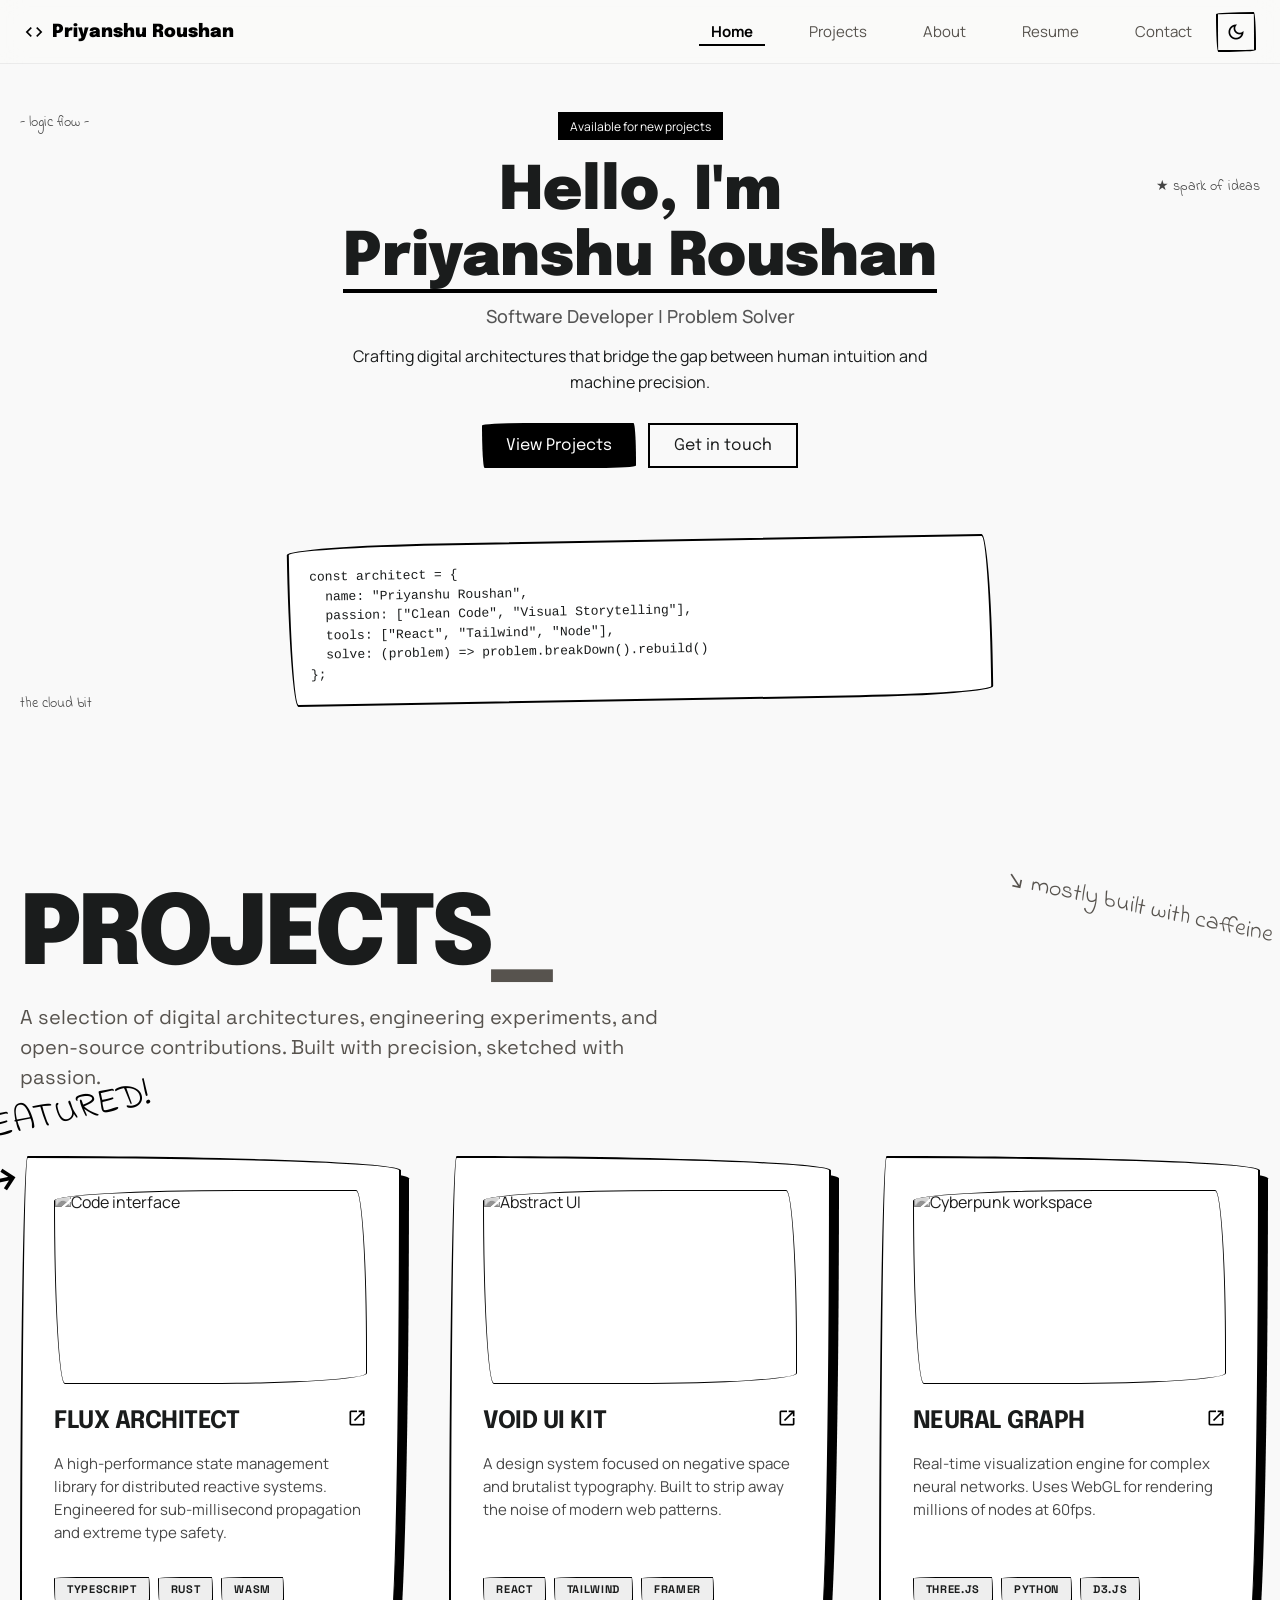
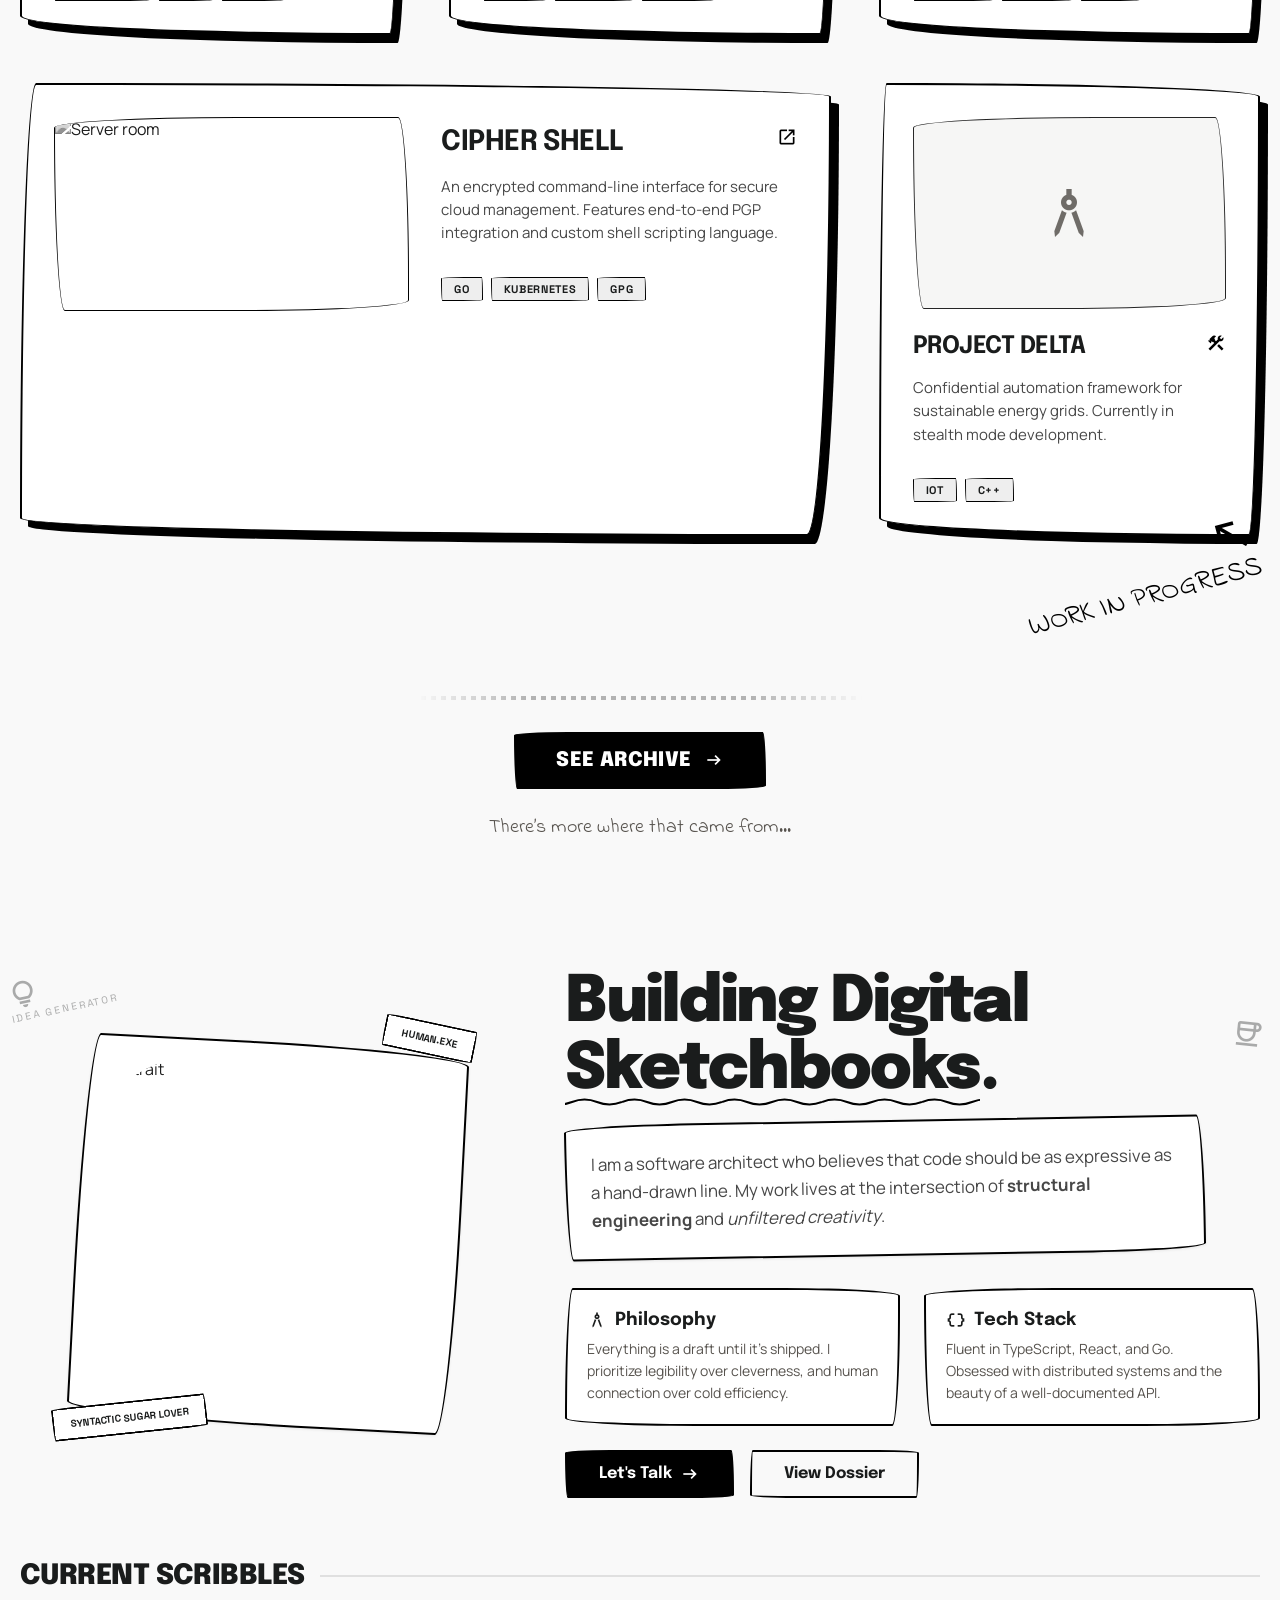
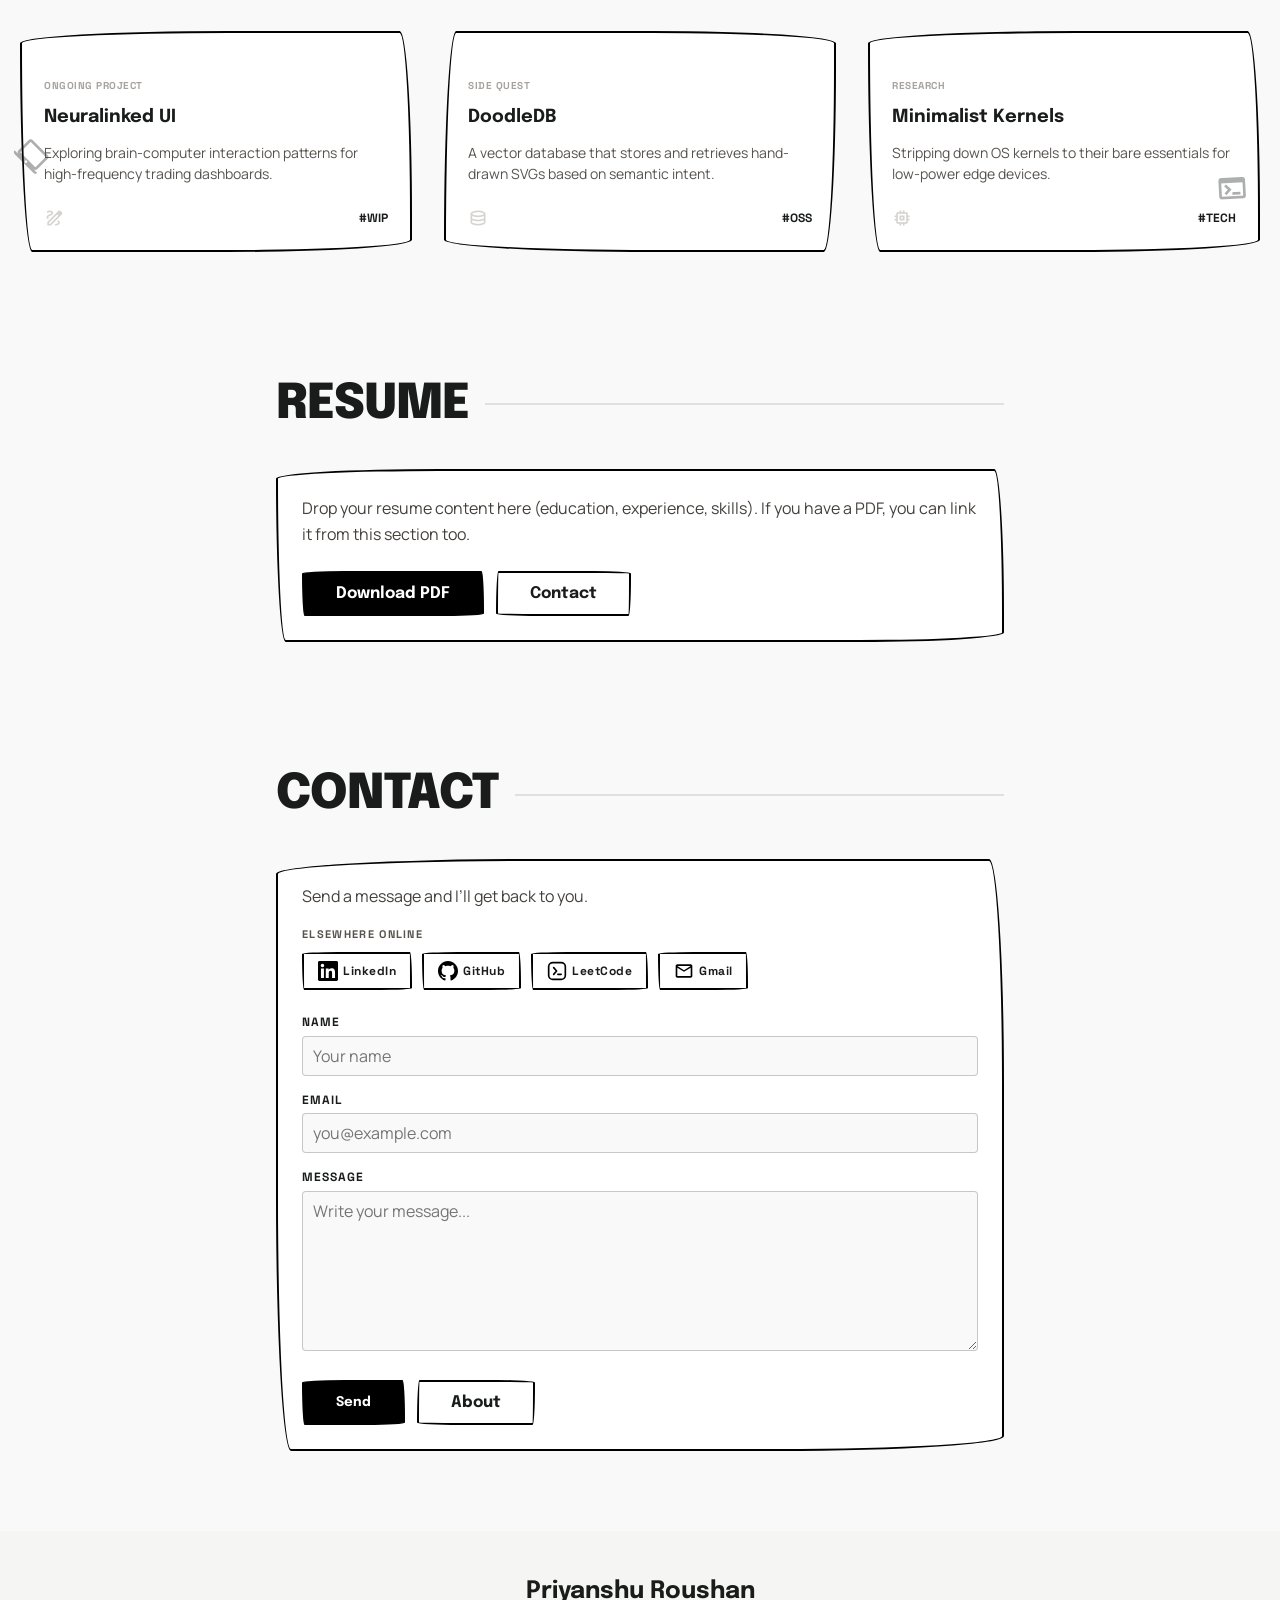
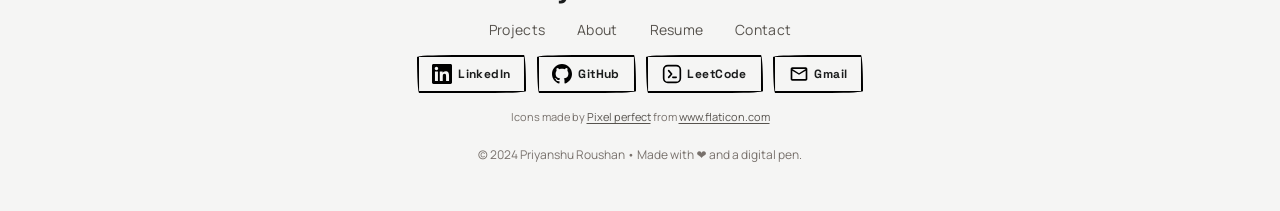
==== commit b1e27741: "refactor projects section with new showcase layout and styling" ====
--- a/index.html
+++ b/index.html
@@ -120,47 +120,160 @@
 
   <!-- Projects -->
   <section id="projects" class="section section--projects" aria-labelledby="projects-heading">
-    <div class="section-title-row">
-      <h2 id="projects-heading" class="section-title">Projects</h2>
-      <div class="section-title-line" aria-hidden="true"></div>
-    </div>
-    <div class="projects-grid">
-      <a class="project-card" href="#" aria-label="Project: Neuralinked UI">
-        <div class="project-card__bg sketchy-border"></div>
-        <div class="project-card__inner">
-          <span class="project-card__label">Ongoing</span>
-          <h3 class="project-card__title">Neuralinked UI</h3>
-          <p class="project-card__desc">Brain-computer interaction patterns for high-frequency trading dashboards.</p>
-          <div class="project-card__meta">
-            <span class="material-symbols-outlined" aria-hidden="true">draw</span>
-            <span class="project-card__tag">#WIP</span>
-          </div>
+    <div class="projects-showcase__header">
+      <h2 id="projects-heading" class="projects-showcase__title">
+        PROJECTS<span class="projects-showcase__underscore">_</span>
+      </h2>
+      <p class="projects-showcase__lead">
+        A selection of digital architectures, engineering experiments, and open-source contributions. Built with precision, sketched with passion.
+      </p>
+      <div class="projects-showcase__annotation" aria-hidden="true">
+        <span class="material-symbols-outlined">south_east</span>
+        <span>mostly built with caffeine</span>
+      </div>
+    </div>
+
+    <div class="projects-showcase__grid">
+      <!-- Featured -->
+      <div class="projects-showcase__cell">
+        <div class="projects-showcase__doodle projects-showcase__doodle--featured" aria-hidden="true">
+          FEATURED!<br />
+          <span class="material-symbols-outlined projects-showcase__doodle-arrow">subdirectory_arrow_right</span>
+        </div>
+        <a class="wobbly-card" href="#" aria-label="Project: Flux Architect">
+          <div class="wobbly-card__media sketch-border-thin">
+            <img
+              src="https://lh3.googleusercontent.com/aida-public/[base64]"
+              alt="Code interface"
+              loading="lazy"
+              width="800"
+              height="384"
+            />
+          </div>
+          <div class="wobbly-card__head">
+            <h3 class="wobbly-card__title">Flux Architect</h3>
+            <span class="material-symbols-outlined" aria-hidden="true">open_in_new</span>
+          </div>
+          <p class="wobbly-card__desc">
+            A high-performance state management library for distributed reactive systems. Engineered for sub-millisecond propagation and extreme type safety.
+          </p>
+          <div class="wobbly-card__tags">
+            <span class="wobbly-card__tag">TypeScript</span>
+            <span class="wobbly-card__tag">Rust</span>
+            <span class="wobbly-card__tag">WASM</span>
+          </div>
+        </a>
+      </div>
+
+      <a class="projects-showcase__cell wobbly-card" href="#" aria-label="Project: Void UI Kit">
+        <div class="wobbly-card__media sketch-border-thin">
+          <img
+            src="https://lh3.googleusercontent.com/aida-public/[base64]"
+            alt="Abstract UI"
+            loading="lazy"
+            width="800"
+            height="384"
+          />
+        </div>
+        <div class="wobbly-card__head">
+          <h3 class="wobbly-card__title">Void UI Kit</h3>
+          <span class="material-symbols-outlined" aria-hidden="true">open_in_new</span>
+        </div>
+        <p class="wobbly-card__desc">
+          A design system focused on negative space and brutalist typography. Built to strip away the noise of modern web patterns.
+        </p>
+        <div class="wobbly-card__tags">
+          <span class="wobbly-card__tag">React</span>
+          <span class="wobbly-card__tag">Tailwind</span>
+          <span class="wobbly-card__tag">Framer</span>
         </div>
       </a>
-      <a class="project-card" href="#" aria-label="Project: DoodleDB">
-        <div class="project-card__bg sketchy-border-variant"></div>
-        <div class="project-card__inner">
-          <span class="project-card__label">Open source</span>
-          <h3 class="project-card__title">DoodleDB</h3>
-          <p class="project-card__desc">A vector database that stores and retrieves hand-drawn SVGs by semantic intent.</p>
-          <div class="project-card__meta">
-            <span class="material-symbols-outlined" aria-hidden="true">database</span>
-            <span class="project-card__tag">#OSS</span>
-          </div>
+
+      <a class="projects-showcase__cell wobbly-card" href="#" aria-label="Project: Neural Graph">
+        <div class="wobbly-card__media sketch-border-thin">
+          <img
+            src="https://lh3.googleusercontent.com/aida-public/[base64]"
+            alt="Cyberpunk workspace"
+            loading="lazy"
+            width="800"
+            height="384"
+          />
+        </div>
+        <div class="wobbly-card__head">
+          <h3 class="wobbly-card__title">Neural Graph</h3>
+          <span class="material-symbols-outlined" aria-hidden="true">open_in_new</span>
+        </div>
+        <p class="wobbly-card__desc">
+          Real-time visualization engine for complex neural networks. Uses WebGL for rendering millions of nodes at 60fps.
+        </p>
+        <div class="wobbly-card__tags">
+          <span class="wobbly-card__tag">Three.js</span>
+          <span class="wobbly-card__tag">Python</span>
+          <span class="wobbly-card__tag">D3.js</span>
         </div>
       </a>
-      <a class="project-card" href="#" aria-label="Project: Minimalist Kernels">
-        <div class="project-card__bg sketchy-border"></div>
-        <div class="project-card__inner">
-          <span class="project-card__label">Research</span>
-          <h3 class="project-card__title">Minimalist Kernels</h3>
-          <p class="project-card__desc">Low-power kernel experiments for edge devices.</p>
-          <div class="project-card__meta">
-            <span class="material-symbols-outlined" aria-hidden="true">memory</span>
-            <span class="project-card__tag">#TECH</span>
-          </div>
-        </div>
-      </a>
+
+      <div class="projects-showcase__cell projects-showcase__cell--wide">
+        <a class="wobbly-card" href="#" aria-label="Project: Cipher Shell">
+          <div class="wobbly-card__inner-split">
+            <div class="wobbly-card__media sketch-border-thin">
+              <img
+                src="https://lh3.googleusercontent.com/aida-public/[base64]"
+                alt="Server room"
+                loading="lazy"
+                width="800"
+                height="400"
+              />
+            </div>
+            <div class="wobbly-card__split-copy">
+              <div class="wobbly-card__head">
+                <h3 class="wobbly-card__title wobbly-card__title--lg">Cipher Shell</h3>
+                <span class="material-symbols-outlined" aria-hidden="true">open_in_new</span>
+              </div>
+              <p class="wobbly-card__desc">
+                An encrypted command-line interface for secure cloud management. Features end-to-end PGP integration and custom shell scripting language.
+              </p>
+              <div class="wobbly-card__tags">
+                <span class="wobbly-card__tag">Go</span>
+                <span class="wobbly-card__tag">Kubernetes</span>
+                <span class="wobbly-card__tag">GPG</span>
+              </div>
+            </div>
+          </div>
+        </a>
+      </div>
+
+      <div class="projects-showcase__cell">
+        <div class="projects-showcase__doodle projects-showcase__doodle--wip" aria-hidden="true">
+          <span class="material-symbols-outlined projects-showcase__doodle-arrow">north_west</span><br />
+          WORK IN PROGRESS
+        </div>
+        <article class="wobbly-card" aria-label="Project: Project Delta (coming soon)">
+          <div class="wobbly-card__media sketch-border-thin wobbly-card__placeholder" aria-hidden="true">
+            <span class="material-symbols-outlined">architecture</span>
+          </div>
+          <div class="wobbly-card__head">
+            <h3 class="wobbly-card__title">Project Delta</h3>
+            <span class="material-symbols-outlined" aria-hidden="true">construction</span>
+          </div>
+          <p class="wobbly-card__desc">
+            Confidential automation framework for sustainable energy grids. Currently in stealth mode development.
+          </p>
+          <div class="wobbly-card__tags">
+            <span class="wobbly-card__tag">IoT</span>
+            <span class="wobbly-card__tag">C++</span>
+          </div>
+        </article>
+      </div>
+    </div>
+
+    <div class="projects-showcase__cta">
+      <div class="scribble-divider" aria-hidden="true"></div>
+      <button type="button" class="projects-archive-btn" data-scroll-to="resume">
+        See Archive
+        <span class="material-symbols-outlined" aria-hidden="true">arrow_right_alt</span>
+      </button>
+      <p class="projects-showcase__hand">There’s more where that came from...</p>
     </div>
   </section>
 
--- a/style.css
+++ b/style.css
@@ -30,6 +30,9 @@
   --color-social-hover-shadow: rgba(0, 0, 0, 0.08);
   --color-outline-hover: rgba(120, 113, 108, 0.1);
   --color-social-icon: var(--color-brand);
+  --color-wobbly-shadow: #000000;
+  --color-projects-tag-bg: #eeeeee;
+  --color-placeholder-bg: #f5f5f4;
   --nav-height: 4rem;
   --content-max: 80rem;
   --content-narrow: 48rem;
@@ -71,6 +74,9 @@
   --color-social-hover-bg: rgba(255, 255, 255, 0.08);
   --color-social-hover-shadow: rgba(0, 0, 0, 0.35);
   --color-outline-hover: rgba(255, 255, 255, 0.1);
+  --color-wobbly-shadow: rgba(255, 255, 255, 0.22);
+  --color-projects-tag-bg: #292524;
+  --color-placeholder-bg: #1c1917;
 }
 
 *,
@@ -392,9 +398,354 @@
   white-space: pre-wrap;
 }
 
-/* —— Projects grid —— */
+/* —— Projects showcase —— */
 .section--projects {
   overflow: hidden;
+}
+
+.sketch-border-thin {
+  border: 1px solid var(--color-border);
+  border-radius: var(--radius-sketch-a);
+}
+
+.wobbly-card {
+  display: flex;
+  flex-direction: column;
+  min-height: 100%;
+  padding: 2rem;
+  text-decoration: none;
+  color: inherit;
+  background: var(--color-surface);
+  border: 2px solid var(--color-border);
+  border-radius: 2% 98% 3% 97% / 96% 3% 97% 4%;
+  box-shadow: 8px 8px 0 0 var(--color-wobbly-shadow);
+  transition: transform 0.3s ease, box-shadow 0.3s ease;
+}
+
+.wobbly-card:hover {
+  transform: scale(1.02) rotate(-1deg);
+  box-shadow: none;
+}
+
+.wobbly-card__media {
+  margin-bottom: 1.5rem;
+  overflow: hidden;
+}
+
+.wobbly-card__media.sketch-border-thin img {
+  display: block;
+  width: 100%;
+  height: 12rem;
+  object-fit: cover;
+  filter: grayscale(1);
+  transition: filter 0.5s ease;
+}
+
+.wobbly-card:hover .wobbly-card__media img {
+  filter: grayscale(0);
+}
+
+.wobbly-card__head {
+  display: flex;
+  justify-content: space-between;
+  align-items: flex-start;
+  gap: 0.75rem;
+  margin-bottom: 1rem;
+}
+
+.wobbly-card__head .material-symbols-outlined {
+  color: var(--color-brand);
+  flex-shrink: 0;
+}
+
+.wobbly-card__title {
+  font-family: var(--font-headline);
+  font-size: 1.5rem;
+  font-weight: 700;
+  text-transform: uppercase;
+  letter-spacing: -0.02em;
+  line-height: 1.15;
+}
+
+.wobbly-card__title--lg {
+  font-size: 1.75rem;
+}
+
+.wobbly-card__split-copy {
+  display: flex;
+  flex-direction: column;
+  min-height: 0;
+}
+
+.wobbly-card__split-copy .wobbly-card__desc {
+  flex-grow: 1;
+}
+
+.wobbly-card__desc {
+  font-size: 0.9375rem;
+  line-height: 1.55;
+  color: var(--color-about-muted);
+  margin-bottom: 2rem;
+  flex-grow: 1;
+}
+
+.wobbly-card__tags {
+  display: flex;
+  flex-wrap: wrap;
+  gap: 0.5rem;
+  margin-top: auto;
+}
+
+.wobbly-card__tag {
+  font-family: var(--font-label);
+  font-size: 0.6875rem;
+  font-weight: 700;
+  text-transform: uppercase;
+  letter-spacing: 0.06em;
+  padding: 0.25rem 0.75rem;
+  background: var(--color-projects-tag-bg);
+  border: 1px solid var(--color-border);
+  border-radius: var(--radius-sketch-a);
+}
+
+.projects-showcase__header {
+  position: relative;
+  margin-bottom: 4rem;
+  text-align: center;
+}
+
+@media (min-width: 768px) {
+  .projects-showcase__header {
+    text-align: left;
+  }
+}
+
+.projects-showcase__title {
+  font-family: var(--font-headline);
+  font-weight: 900;
+  font-size: clamp(3rem, 10vw, 6rem);
+  letter-spacing: -0.04em;
+  line-height: 1;
+  margin-bottom: 1rem;
+}
+
+.projects-showcase__underscore {
+  color: var(--color-muted);
+}
+
+.projects-showcase__lead {
+  font-family: var(--font-label);
+  font-size: clamp(1.0625rem, 2vw, 1.25rem);
+  line-height: 1.5;
+  color: var(--color-muted);
+  max-width: 42rem;
+  margin: 0 auto;
+}
+
+@media (min-width: 768px) {
+  .projects-showcase__lead {
+    margin: 0;
+  }
+}
+
+.projects-showcase__annotation {
+  display: none;
+  position: absolute;
+  right: -1rem;
+  top: 0;
+  font-family: var(--font-doodle);
+  font-size: 1.5rem;
+  transform: rotate(12deg);
+  color: var(--color-muted);
+  align-items: center;
+  gap: 0.35rem;
+}
+
+@media (min-width: 768px) {
+  .projects-showcase__annotation {
+    display: flex;
+  }
+}
+
+.projects-showcase__grid {
+  display: grid;
+  grid-template-columns: 1fr;
+  gap: 3rem;
+  align-items: stretch;
+  padding-bottom: 2rem;
+}
+
+@media (min-width: 1024px) {
+  .projects-showcase__grid {
+    padding-bottom: 5rem;
+  }
+}
+
+@media (min-width: 768px) {
+  .projects-showcase__grid {
+    grid-template-columns: repeat(2, 1fr);
+  }
+}
+
+@media (min-width: 1024px) {
+  .projects-showcase__grid {
+    grid-template-columns: repeat(3, 1fr);
+  }
+}
+
+.projects-showcase__cell {
+  position: relative;
+  min-width: 0;
+  display: flex;
+  flex-direction: column;
+}
+
+.projects-showcase__cell > .wobbly-card {
+  flex: 1;
+}
+
+.projects-showcase__doodle-arrow {
+  font-size: 2.75rem;
+  line-height: 1;
+  display: inline-block;
+  margin-top: 0.25rem;
+}
+
+@media (min-width: 1024px) {
+  .projects-showcase__cell--wide {
+    grid-column: span 2;
+  }
+}
+
+.projects-showcase__doodle {
+  position: absolute;
+  pointer-events: none;
+  font-family: var(--font-doodle);
+  color: var(--color-brand);
+  z-index: 1;
+}
+
+.projects-showcase__doodle--featured {
+  display: none;
+  top: -4rem;
+  left: -3rem;
+  font-size: 2.25rem;
+  line-height: 1.2;
+  transform: rotate(-12deg);
+}
+
+@media (min-width: 1024px) {
+  .projects-showcase__doodle--featured {
+    display: block;
+  }
+}
+
+.projects-showcase__doodle--wip {
+  display: none;
+  bottom: -5rem;
+  right: 0;
+  font-size: 1.75rem;
+  line-height: 1.2;
+  transform: rotate(-15deg);
+  text-align: right;
+}
+
+@media (min-width: 1024px) {
+  .projects-showcase__doodle--wip {
+    display: block;
+  }
+}
+
+.wobbly-card__inner-split {
+  display: grid;
+  gap: 2rem;
+  align-items: center;
+  min-height: 12rem;
+}
+
+@media (min-width: 768px) {
+  .wobbly-card__inner-split {
+    grid-template-columns: 1fr 1fr;
+  }
+}
+
+.wobbly-card__inner-split .wobbly-card__media {
+  margin-bottom: 0;
+  min-height: 12rem;
+}
+
+.wobbly-card__inner-split .wobbly-card__media img {
+  height: 100%;
+  min-height: 12rem;
+}
+
+.wobbly-card__placeholder {
+  display: flex;
+  align-items: center;
+  justify-content: center;
+  height: 12rem;
+  background: var(--color-placeholder-bg);
+}
+
+.wobbly-card__placeholder.sketch-border-thin {
+  opacity: 0.85;
+}
+
+.wobbly-card__placeholder .material-symbols-outlined {
+  font-size: 4rem;
+  color: var(--color-muted);
+}
+
+.projects-showcase__cta {
+  margin-top: 5rem;
+  display: flex;
+  flex-direction: column;
+  align-items: center;
+}
+
+.scribble-divider {
+  width: 100%;
+  max-width: 28rem;
+  height: 4px;
+  margin-bottom: 2rem;
+  background: repeating-linear-gradient(
+    90deg,
+    transparent,
+    transparent 5px,
+    var(--color-border) 5px,
+    var(--color-border) 10px
+  );
+  mask-image: radial-gradient(circle, black 50%, transparent 100%);
+  opacity: 0.28;
+}
+
+.projects-archive-btn {
+  display: inline-flex;
+  align-items: center;
+  gap: 0.75rem;
+  font-family: var(--font-headline);
+  font-weight: 900;
+  font-size: 1.25rem;
+  text-transform: uppercase;
+  letter-spacing: 0.02em;
+  padding: 1rem 2.5rem;
+  cursor: pointer;
+  border: 2px solid var(--color-border);
+  border-radius: var(--radius-sketch-a);
+  background: var(--color-btn-primary);
+  color: var(--color-btn-primary-text);
+  transition: background 0.2s ease, transform 0.15s ease;
+}
+
+.projects-archive-btn:hover {
+  background: var(--color-btn-primary-hover);
+}
+
+.projects-showcase__hand {
+  font-family: var(--font-doodle);
+  font-size: 1.25rem;
+  margin-top: 1.5rem;
+  color: var(--color-muted);
 }
 
 .projects-grid {
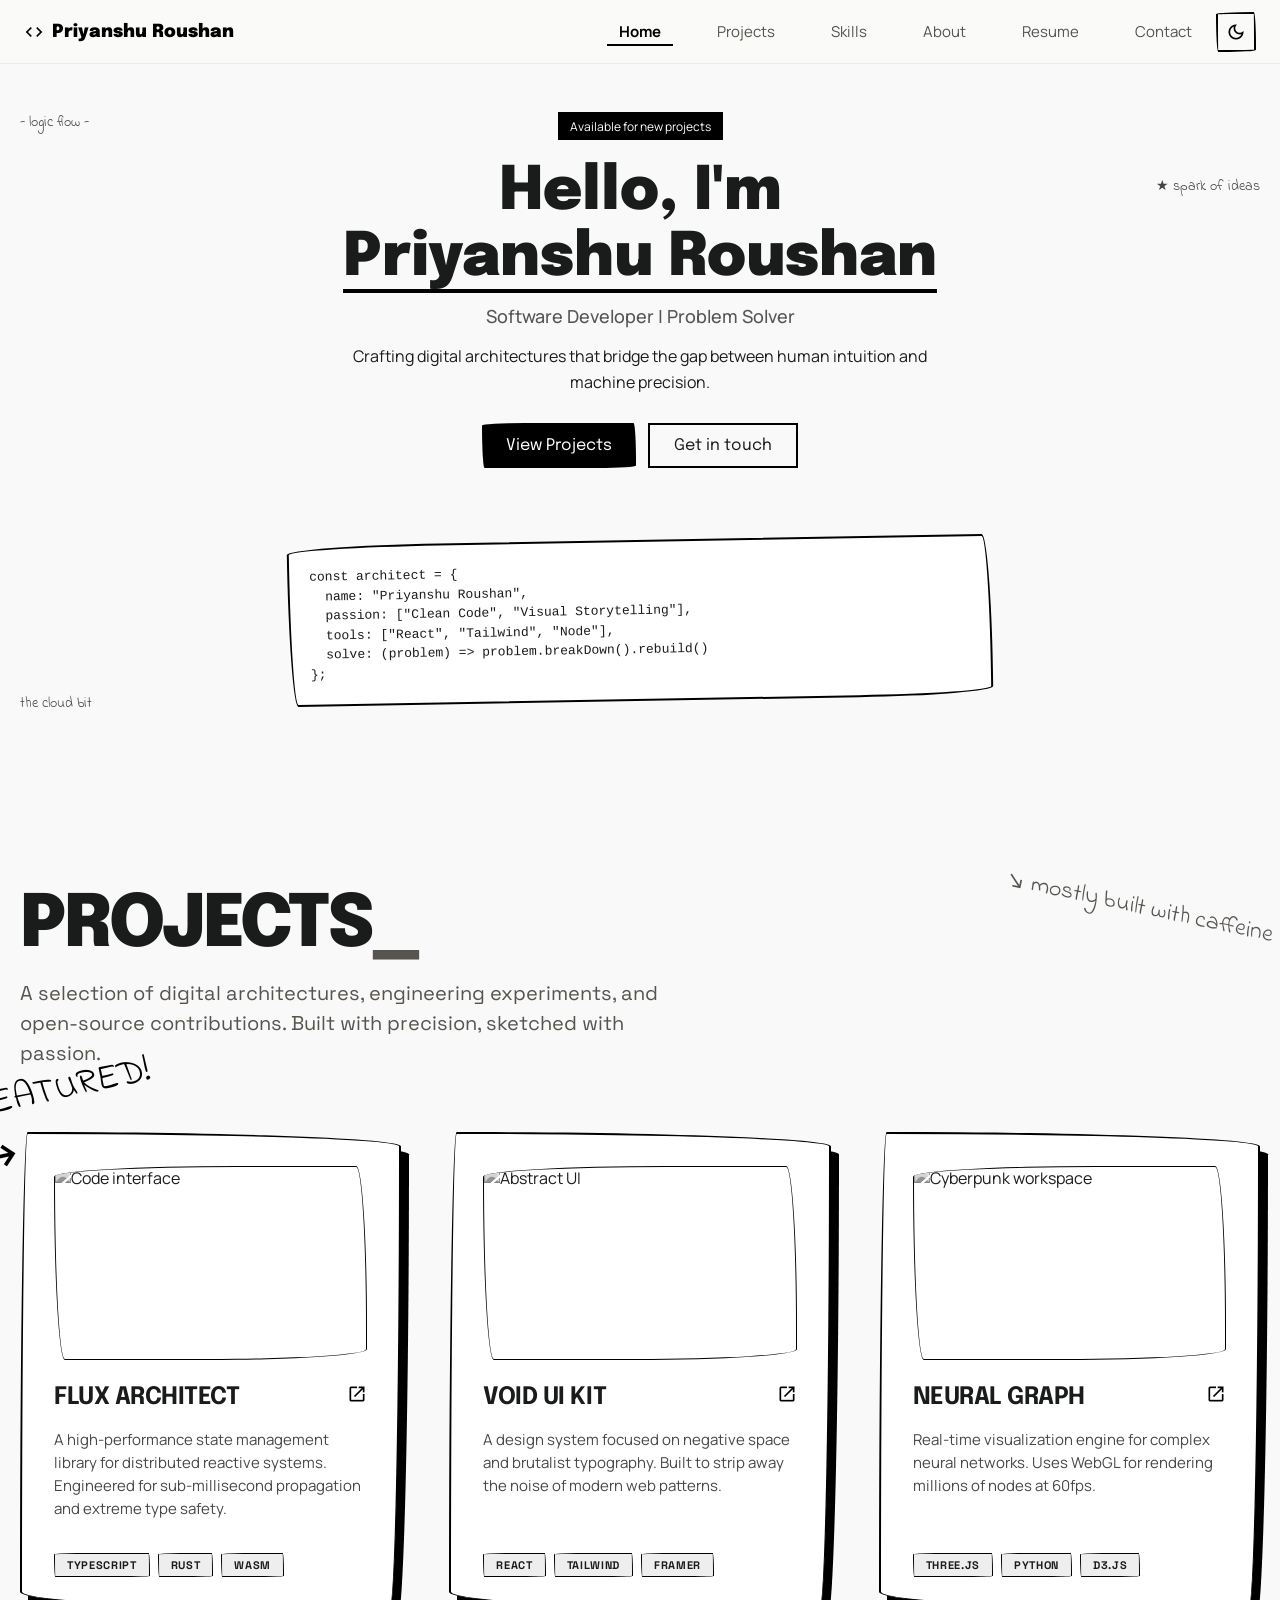
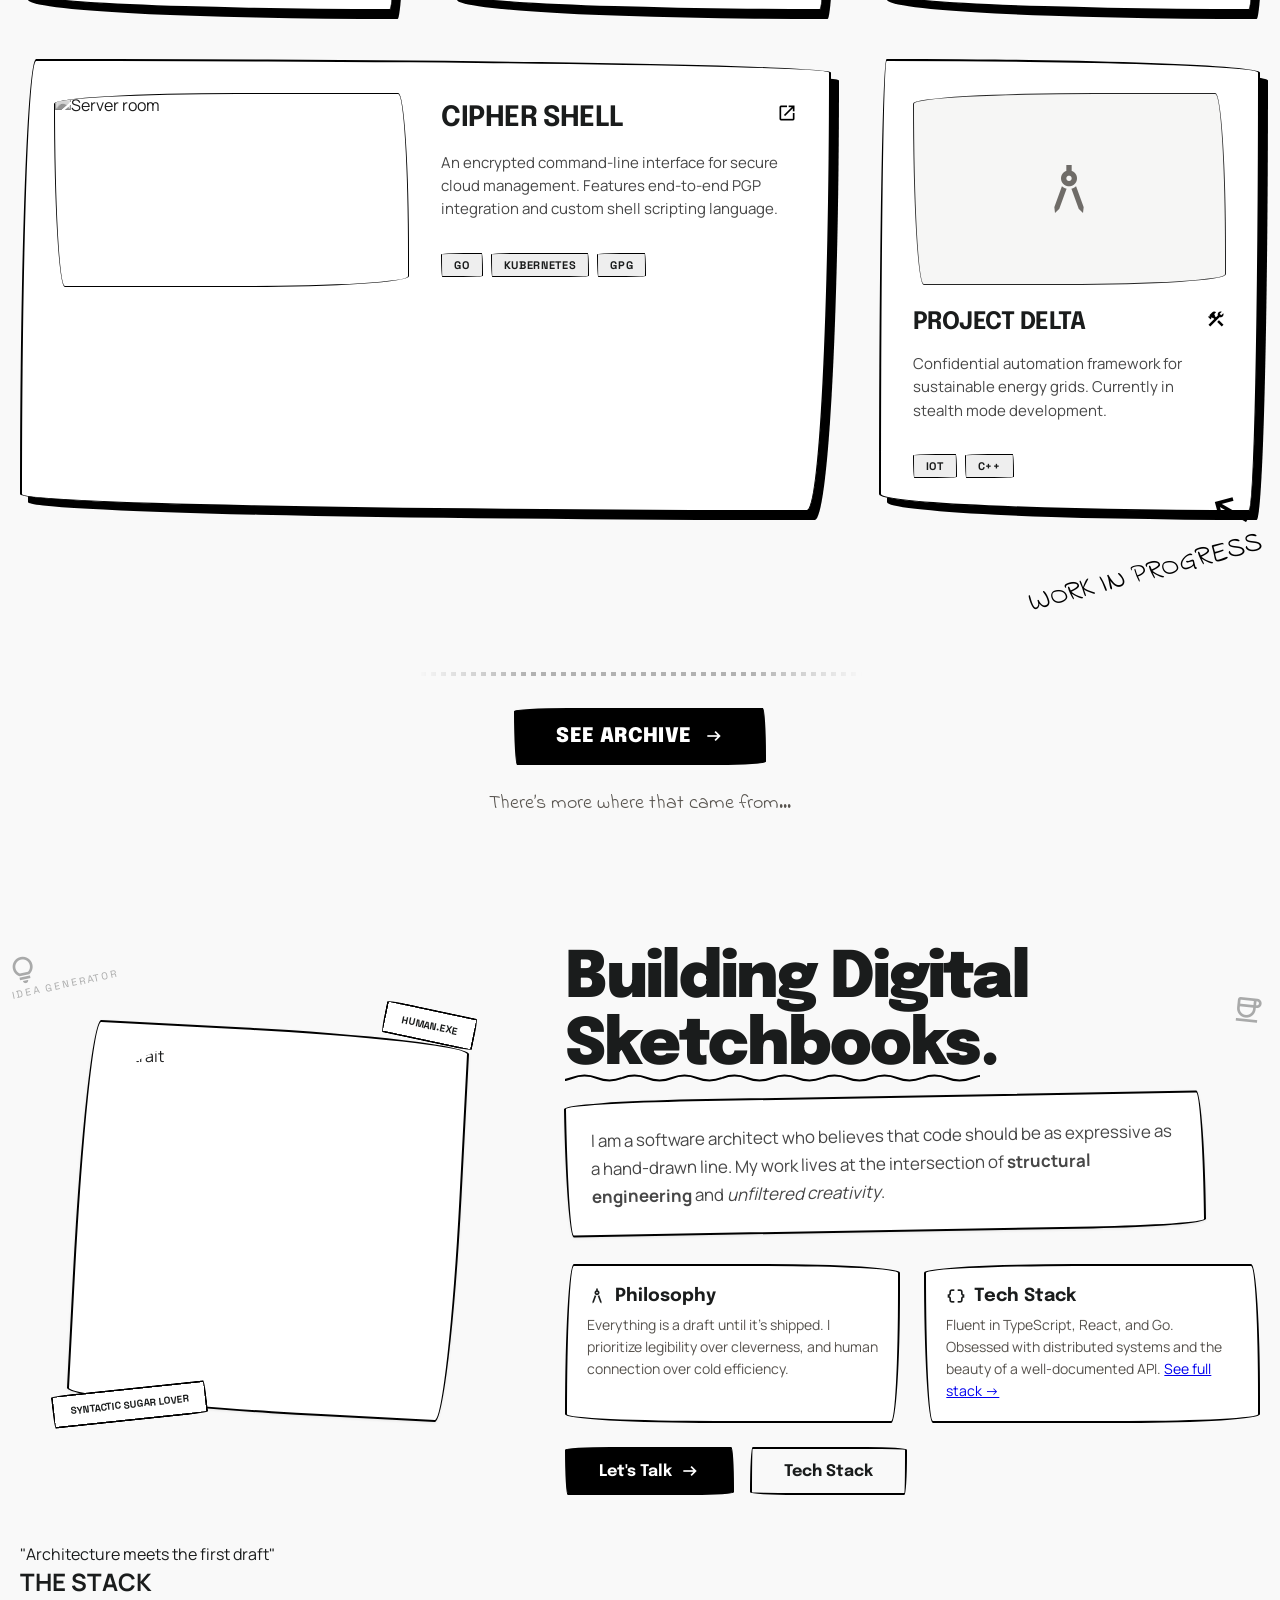
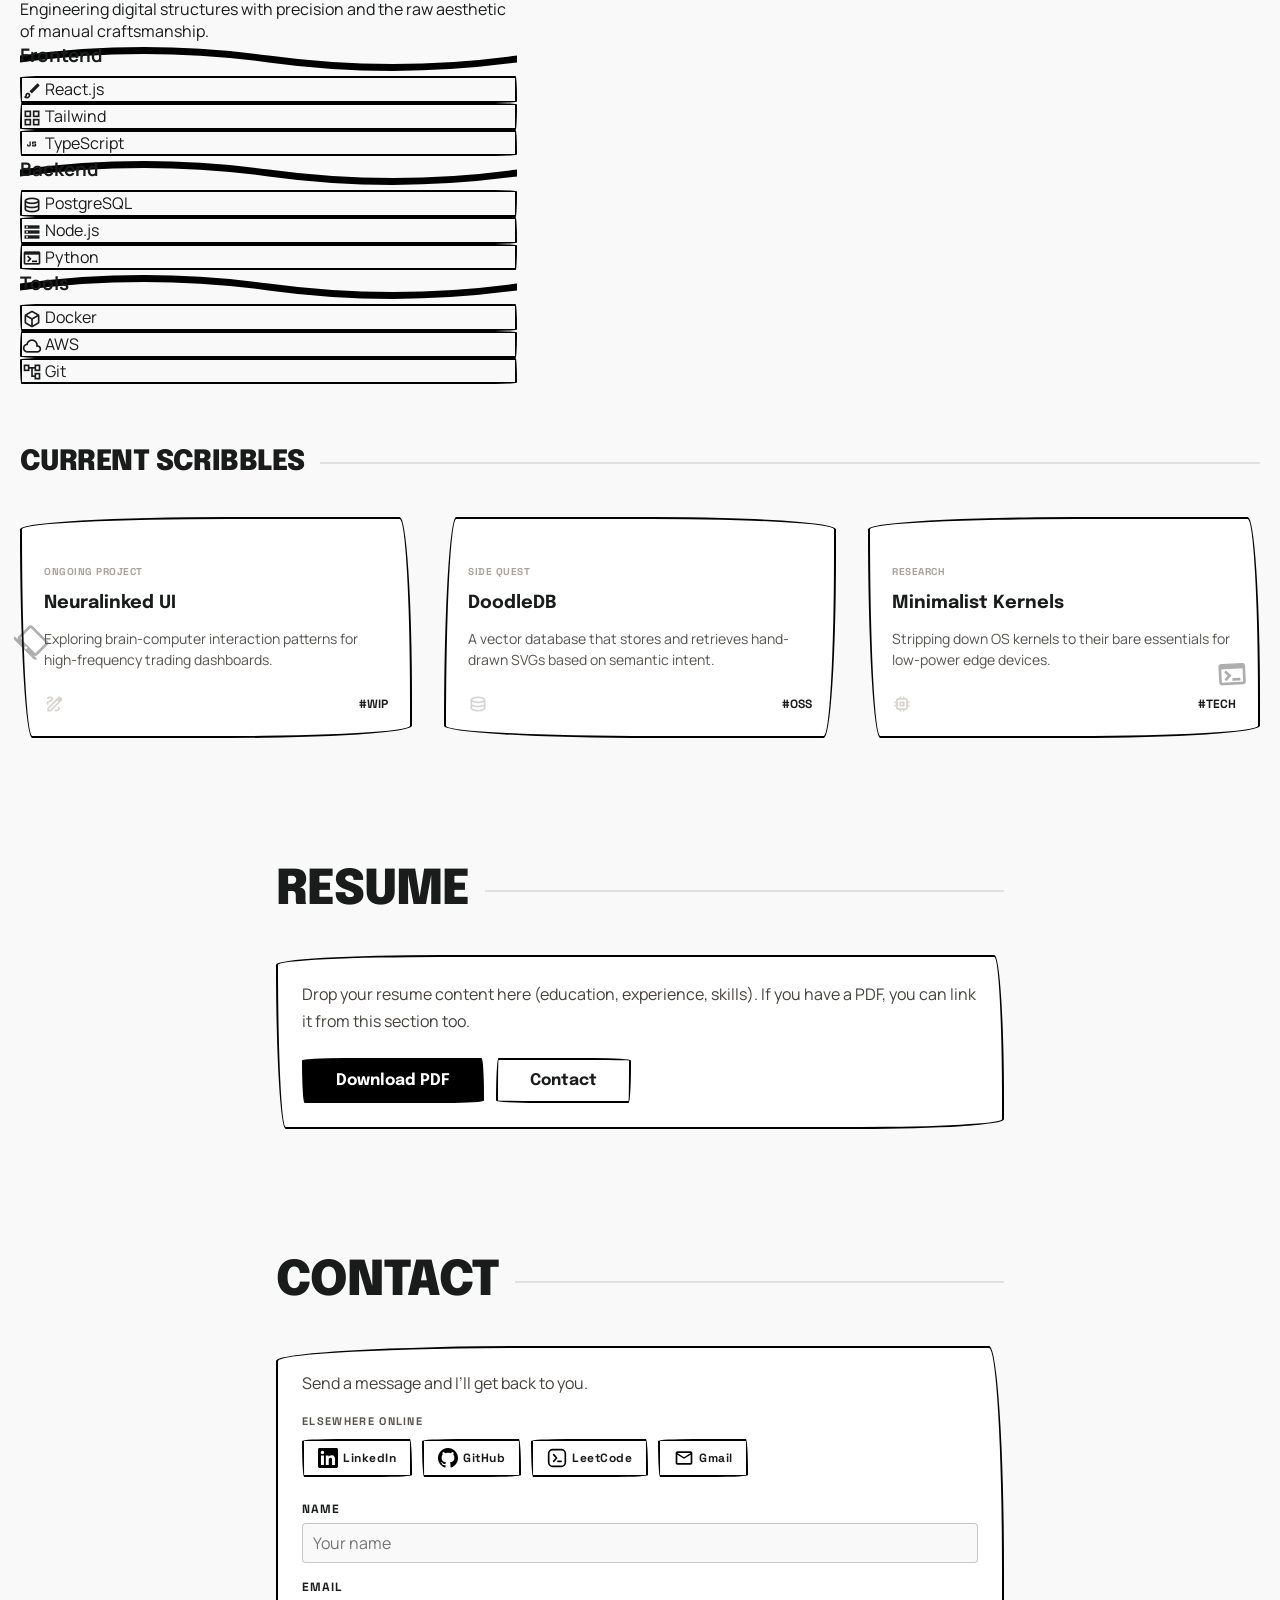
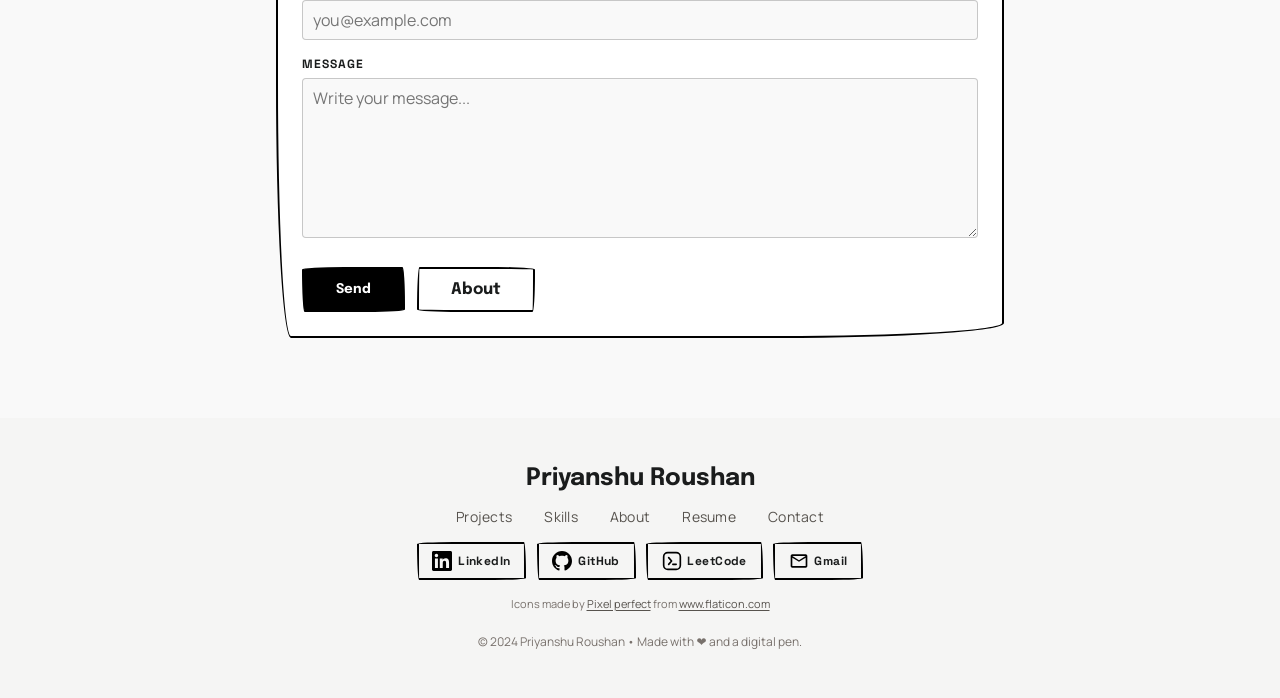
==== commit 1a5a1818: "implement tech stack section with Tailwind styling and update navigation" ====
--- a/index.html
+++ b/index.html
@@ -25,6 +25,118 @@
   <link href="https://fonts.googleapis.com/css2?family=Epilogue:wght@400;700;900&amp;family=Manrope:wght@400;500;700&amp;family=Space+Grotesk:wght@400;700&amp;family=Indie+Flower&amp;display=swap" rel="stylesheet">
   <link href="https://fonts.googleapis.com/css2?family=Material+Symbols+Outlined:opsz,wght,FILL,GRAD@24,400,0,0&amp;display=swap" rel="stylesheet">
 
+  <script src="https://cdn.tailwindcss.com?plugins=forms,container-queries"></script>
+  <script>
+    tailwind.config = {
+      darkMode: "class",
+      theme: {
+        extend: {
+          colors: {
+            "tertiary-container": "#757474",
+            "surface-bright": "#f9f9f9",
+            "on-secondary-fixed-variant": "#3c3b3b",
+            "on-primary-container": "#ffffff",
+            "surface": "#f9f9f9",
+            "secondary-fixed-dim": "#adabaa",
+            "surface-container-highest": "#e2e2e2",
+            "secondary": "#5f5e5e",
+            "inverse-primary": "#c6c6c6",
+            "on-surface-variant": "#474747",
+            "error-container": "#ffdad6",
+            "on-error": "#ffffff",
+            "tertiary-fixed-dim": "#474747",
+            "inverse-on-surface": "#f0f1f1",
+            "surface-container-lowest": "#ffffff",
+            "surface-tint": "#5e5e5e",
+            "secondary-container": "#d6d4d3",
+            "secondary-fixed": "#c8c6c5",
+            "on-tertiary": "#e4e2e2",
+            "surface-dim": "#dadada",
+            "on-tertiary-container": "#ffffff",
+            "tertiary": "#3b3b3b",
+            "surface-container-high": "#e8e8e8",
+            "on-primary": "#e2e2e2",
+            "on-background": "#1a1c1c",
+            "on-secondary": "#ffffff",
+            "primary": "#000000",
+            "inverse-surface": "#2f3131",
+            "surface-container": "#eeeeee",
+            "on-surface": "#1a1c1c",
+            "on-tertiary-fixed-variant": "#e4e2e2",
+            "surface-variant": "#e2e2e2",
+            "on-secondary-fixed": "#1b1c1c",
+            "tertiary-fixed": "#5f5e5e",
+            "on-primary-fixed": "#ffffff",
+            "on-secondary-container": "#1b1c1c",
+            "background": "#f9f9f9",
+            "on-primary-fixed-variant": "#e2e2e2",
+            "surface-container-low": "#f3f3f4",
+            "on-error-container": "#410002",
+            "error": "#ba1a1a",
+            "primary-container": "#3b3b3b",
+            "primary-fixed": "#5e5e5e",
+            "outline": "#777777",
+            "primary-fixed-dim": "#474747",
+            "outline-variant": "#c6c6c6",
+            "on-tertiary-fixed": "#ffffff"
+          },
+          fontFamily: {
+            "headline": ["Epilogue"],
+            "body": ["Manrope"],
+            "label": ["Space Grotesk"],
+            "accent": ["Indie Flower"]
+          },
+          borderRadius: {"DEFAULT": "0.125rem", "lg": "0.25rem", "xl": "0.5rem", "full": "0.75rem"},
+        },
+      },
+    }
+  </script>
+  <style>
+    .material-symbols-outlined {
+      font-variation-settings: 'FILL' 0, 'wght' 300, 'GRAD' 0, 'opsz' 24;
+    }
+    .doodle-border {
+      border: 2px solid black;
+      border-radius: 255px 15px 225px 15px/15px 225px 15px 255px;
+    }
+    .doodle-border-alt {
+      border: 2px solid black;
+      border-radius: 15px 225px 15px 255px/255px 15px 225px 15px;
+    }
+    .sketch-line {
+      background-image: linear-gradient(to bottom, black 50%, transparent 50%);
+      background-size: 2px 20px;
+      width: 2px;
+    }
+    .rough-underline {
+      background-image: url("data:image/svg+xml,%3Csvg xmlns='http://www.w3.org/2000/svg' viewBox='0 0 500 20' preserveAspectRatio='none'%3E%3Cpath d='M0,10 Q125,0 250,10 T500,10' fill='none' stroke='black' stroke-width='4'/%3E%3C/svg%3E");
+      background-repeat: no-repeat;
+      background-position: bottom;
+      padding-bottom: 8px;
+    }
+    .ink-fill-btn {
+      position: relative;
+      overflow: hidden;
+      transition: color 0.3s ease;
+    }
+    .ink-fill-btn::before {
+      content: '';
+      position: absolute;
+      top: 100%;
+      left: 0;
+      width: 100%;
+      height: 100%;
+      background: #000;
+      transition: top 0.4s cubic-bezier(0.4, 0, 0.2, 1);
+      z-index: -1;
+    }
+    .ink-fill-btn:hover {
+      color: #fff;
+    }
+    .ink-fill-btn:hover::before {
+      top: 0;
+    }
+  </style>
   <link rel="stylesheet" href="style.css">
 </head>
 <body>
@@ -73,6 +185,7 @@
     <nav class="site-nav" aria-label="Primary">
       <a href="#home" class="is-active">Home</a>
       <a href="#projects">Projects</a>
+      <a href="#skills">Skills</a>
       <a href="#about">About</a>
       <a href="#resume">Resume</a>
       <a href="#contact">Contact</a>
@@ -143,7 +256,7 @@
         <a class="wobbly-card" href="#" aria-label="Project: Flux Architect">
           <div class="wobbly-card__media sketch-border-thin">
             <img
-              src="https://lh3.googleusercontent.com/aida-public/[base64]"
+              src="https://github.com/PriyanshuRoushan/LocalCode/blob/main/public/dashbord.png?raw=true"
               alt="Code interface"
               loading="lazy"
               width="800"
@@ -168,7 +281,7 @@
       <a class="projects-showcase__cell wobbly-card" href="#" aria-label="Project: Void UI Kit">
         <div class="wobbly-card__media sketch-border-thin">
           <img
-            src="https://lh3.googleusercontent.com/aida-public/[base64]"
+            src="https://github.com/PriyanshuRoushan/BookMyShow-main/raw/main/frontend/public/main.png"
             alt="Abstract UI"
             loading="lazy"
             width="800"
@@ -327,7 +440,7 @@
           </div>
           <div class="about-card sketchy-border">
             <h3><span class="material-symbols-outlined" aria-hidden="true">data_object</span> Tech Stack</h3>
-            <p>Fluent in TypeScript, React, and Go. Obsessed with distributed systems and the beauty of a well-documented API.</p>
+            <p>Fluent in TypeScript, React, and Go. Obsessed with distributed systems and the beauty of a well-documented API. <a href="skills.html">See full stack →</a></p>
           </div>
         </div>
         <div class="about-actions">
@@ -335,9 +448,75 @@
             Let's Talk
             <span class="material-symbols-outlined" aria-hidden="true">arrow_right_alt</span>
           </a>
-          <a class="btn-sketch-outline" href="#resume">View Dossier</a>
-        </div>
-      </div>
+          <a class="btn-sketch-outline" href="#skills">Tech Stack</a>
+        </a>
+        </div>
+      </div>
+
+      <!-- Tech Stack Component -->
+      <section id="skills" class="max-w-7xl mx-auto px-6 my-24">
+        <div class="text-center mb-16">
+          <div class="font-accent text-2xl mb-4 transform -rotate-2">"Architecture meets the first draft"</div>
+          <h2 class="font-headline text-5xl md:text-7xl font-black tracking-tighter mb-6">THE STACK</h2>
+          <p class="font-label max-w-xl mx-auto text-lg text-on-surface-variant">Engineering digital structures with precision and the raw aesthetic of manual craftsmanship.</p>
+        </div>
+        <div class="grid grid-cols-1 md:grid-cols-3 gap-12">
+          <!-- Frontend -->
+          <div class="flex flex-col items-center space-y-8">
+            <h3 class="font-headline font-bold text-2xl rough-underline">Frontend</h3>
+            <div class="flex flex-wrap justify-center gap-4">
+              <div class="doodle-border px-6 py-3 flex items-center gap-2 transform rotate-1 hover:rotate-0 transition-transform bg-surface-container-lowest">
+                <span class="material-symbols-outlined">brush</span>
+                <span class="font-label font-bold">React.js</span>
+              </div>
+              <div class="doodle-border-alt px-6 py-3 flex items-center gap-2 transform -rotate-2 hover:rotate-0 transition-transform bg-surface-container-lowest">
+                <span class="material-symbols-outlined">grid_view</span>
+                <span class="font-label font-bold">Tailwind</span>
+              </div>
+              <div class="doodle-border px-6 py-3 flex items-center gap-2 transform rotate-3 hover:rotate-0 transition-transform bg-surface-container-lowest">
+                <span class="material-symbols-outlined">javascript</span>
+                <span class="font-label font-bold">TypeScript</span>
+              </div>
+            </div>
+          </div>
+          <!-- Backend -->
+          <div class="flex flex-col items-center space-y-8">
+            <h3 class="font-headline font-bold text-2xl rough-underline">Backend</h3>
+            <div class="flex flex-wrap justify-center gap-4">
+              <div class="doodle-border-alt px-6 py-3 flex items-center gap-2 transform -rotate-1 hover:rotate-0 transition-transform bg-surface-container-lowest">
+                <span class="material-symbols-outlined">database</span>
+                <span class="font-label font-bold">PostgreSQL</span>
+              </div>
+              <div class="doodle-border px-6 py-3 flex items-center gap-2 transform rotate-2 hover:rotate-0 transition-transform bg-surface-container-lowest">
+                <span class="material-symbols-outlined">storage</span>
+                <span class="font-label font-bold">Node.js</span>
+              </div>
+              <div class="doodle-border-alt px-6 py-3 flex items-center gap-2 transform -rotate-3 hover:rotate-0 transition-transform bg-surface-container-lowest">
+                <span class="material-symbols-outlined">terminal</span>
+                <span class="font-label font-bold">Python</span>
+              </div>
+            </div>
+          </div>
+          <!-- Tools -->
+          <div class="flex flex-col items-center space-y-8">
+            <h3 class="font-headline font-bold text-2xl rough-underline">Tools</h3>
+            <div class="flex flex-wrap justify-center gap-4">
+              <div class="doodle-border px-6 py-3 flex items-center gap-2 transform rotate-1 hover:rotate-0 transition-transform bg-surface-container-lowest">
+                <span class="material-symbols-outlined">deployed_code</span>
+                <span class="font-label font-bold">Docker</span>
+              </div>
+              <div class="doodle-border-alt px-6 py-3 flex items-center gap-2 transform rotate-3 hover:rotate-0 transition-transform bg-surface-container-lowest">
+                <span class="material-symbols-outlined">cloud</span>
+                <span class="font-label font-bold">AWS</span>
+              </div>
+              <div class="doodle-border px-6 py-3 flex items-center gap-2 transform -rotate-2 hover:rotate-0 transition-transform bg-surface-container-lowest">
+                <span class="material-symbols-outlined">account_tree</span>
+                <span class="font-label font-bold">Git</span>
+              </div>
+            </div>
+          </div>
+        </div>
+      </section>
     </div>
 
     <div class="about-scribbles">
@@ -482,6 +661,7 @@
   <p class="footer-name">Priyanshu Roushan</p>
   <div class="footer-links">
     <a href="#projects">Projects</a>
+    <a href="#skills">Skills</a>
     <a href="#about">About</a>
     <a href="#resume">Resume</a>
     <a href="#contact">Contact</a>
@@ -571,7 +751,7 @@
   initThemeToggle();
 
   var navLinks = document.querySelectorAll(".site-nav a");
-  var sections = ["home", "projects", "about", "resume", "contact"];
+  var sections = ["home", "projects", "skills", "about", "resume", "contact"];
 
   function setActive(id) {
     if (sections.indexOf(id) === -1) id = "home";
--- a/style.css
+++ b/style.css
@@ -523,7 +523,7 @@
 .projects-showcase__title {
   font-family: var(--font-headline);
   font-weight: 900;
-  font-size: clamp(3rem, 10vw, 6rem);
+  font-size: clamp(2.2rem, 7vw, 4.5rem);
   letter-spacing: -0.04em;
   line-height: 1;
   margin-bottom: 1rem;
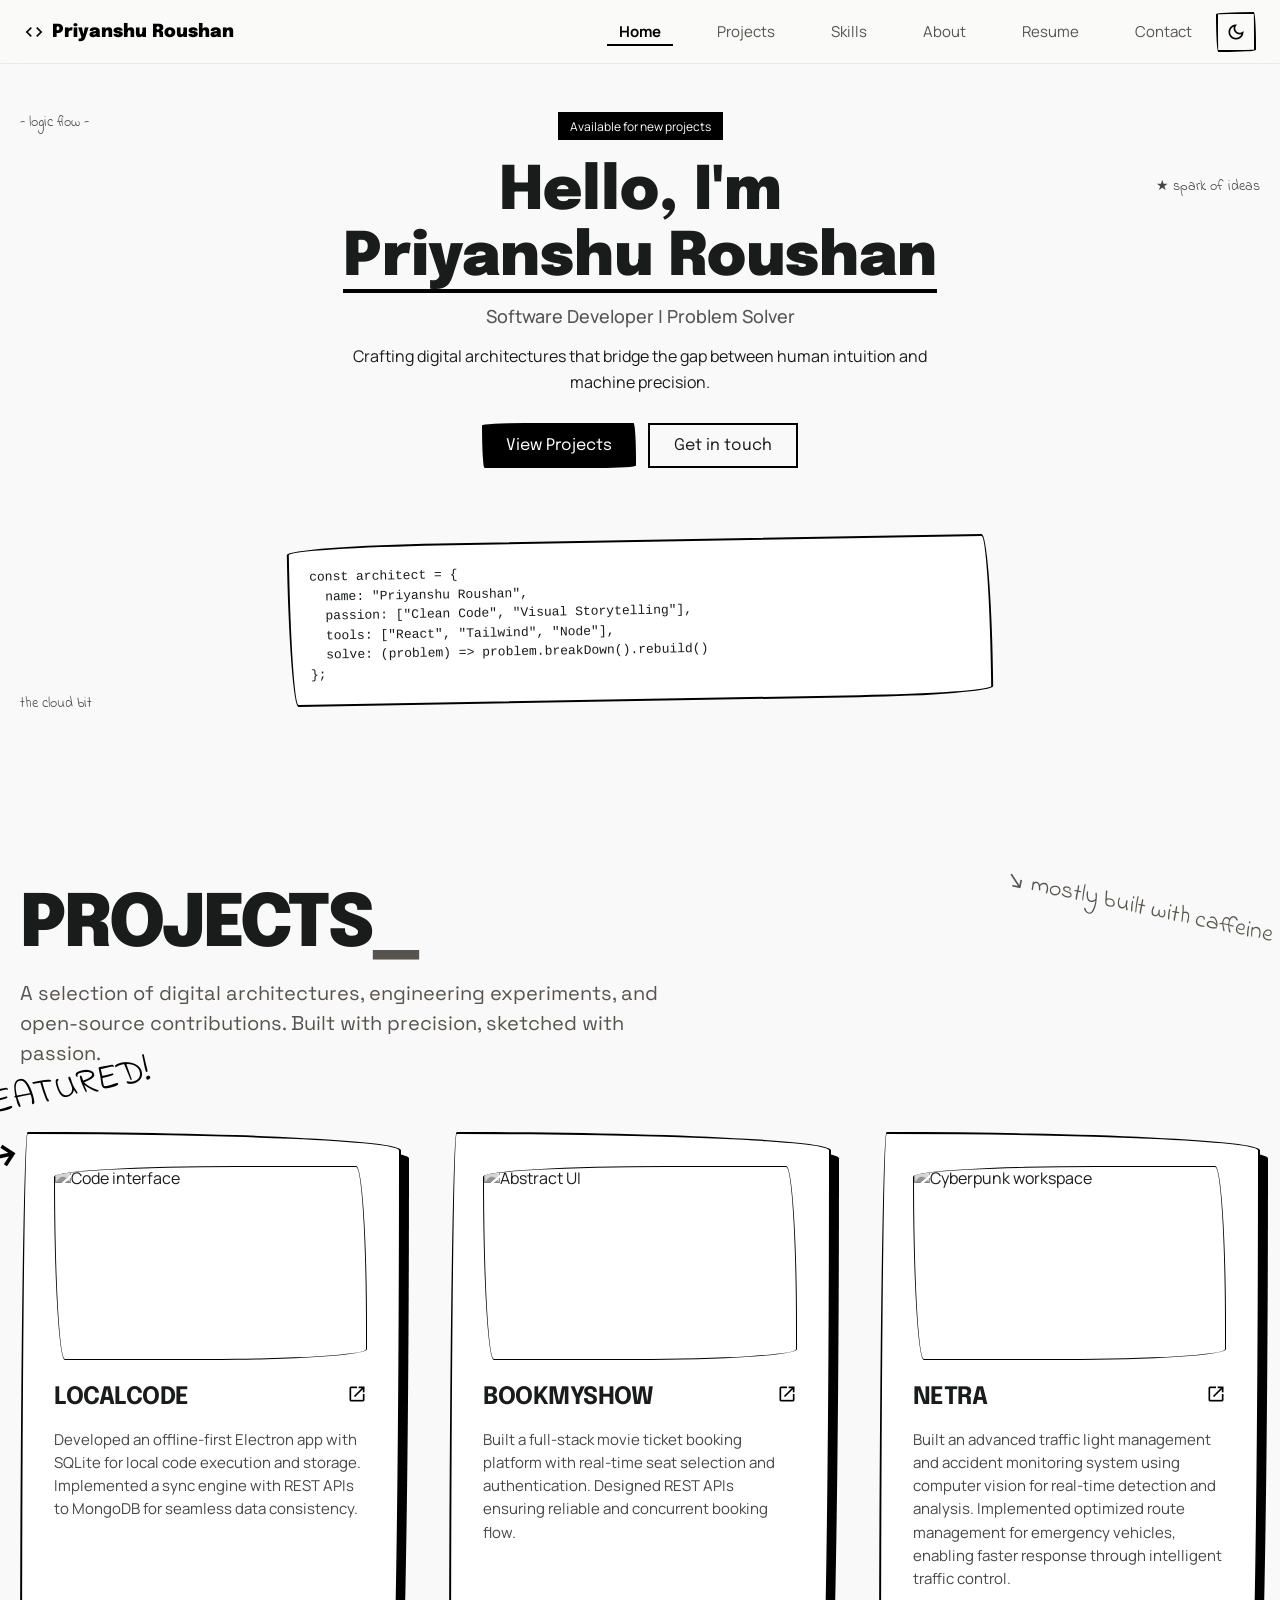
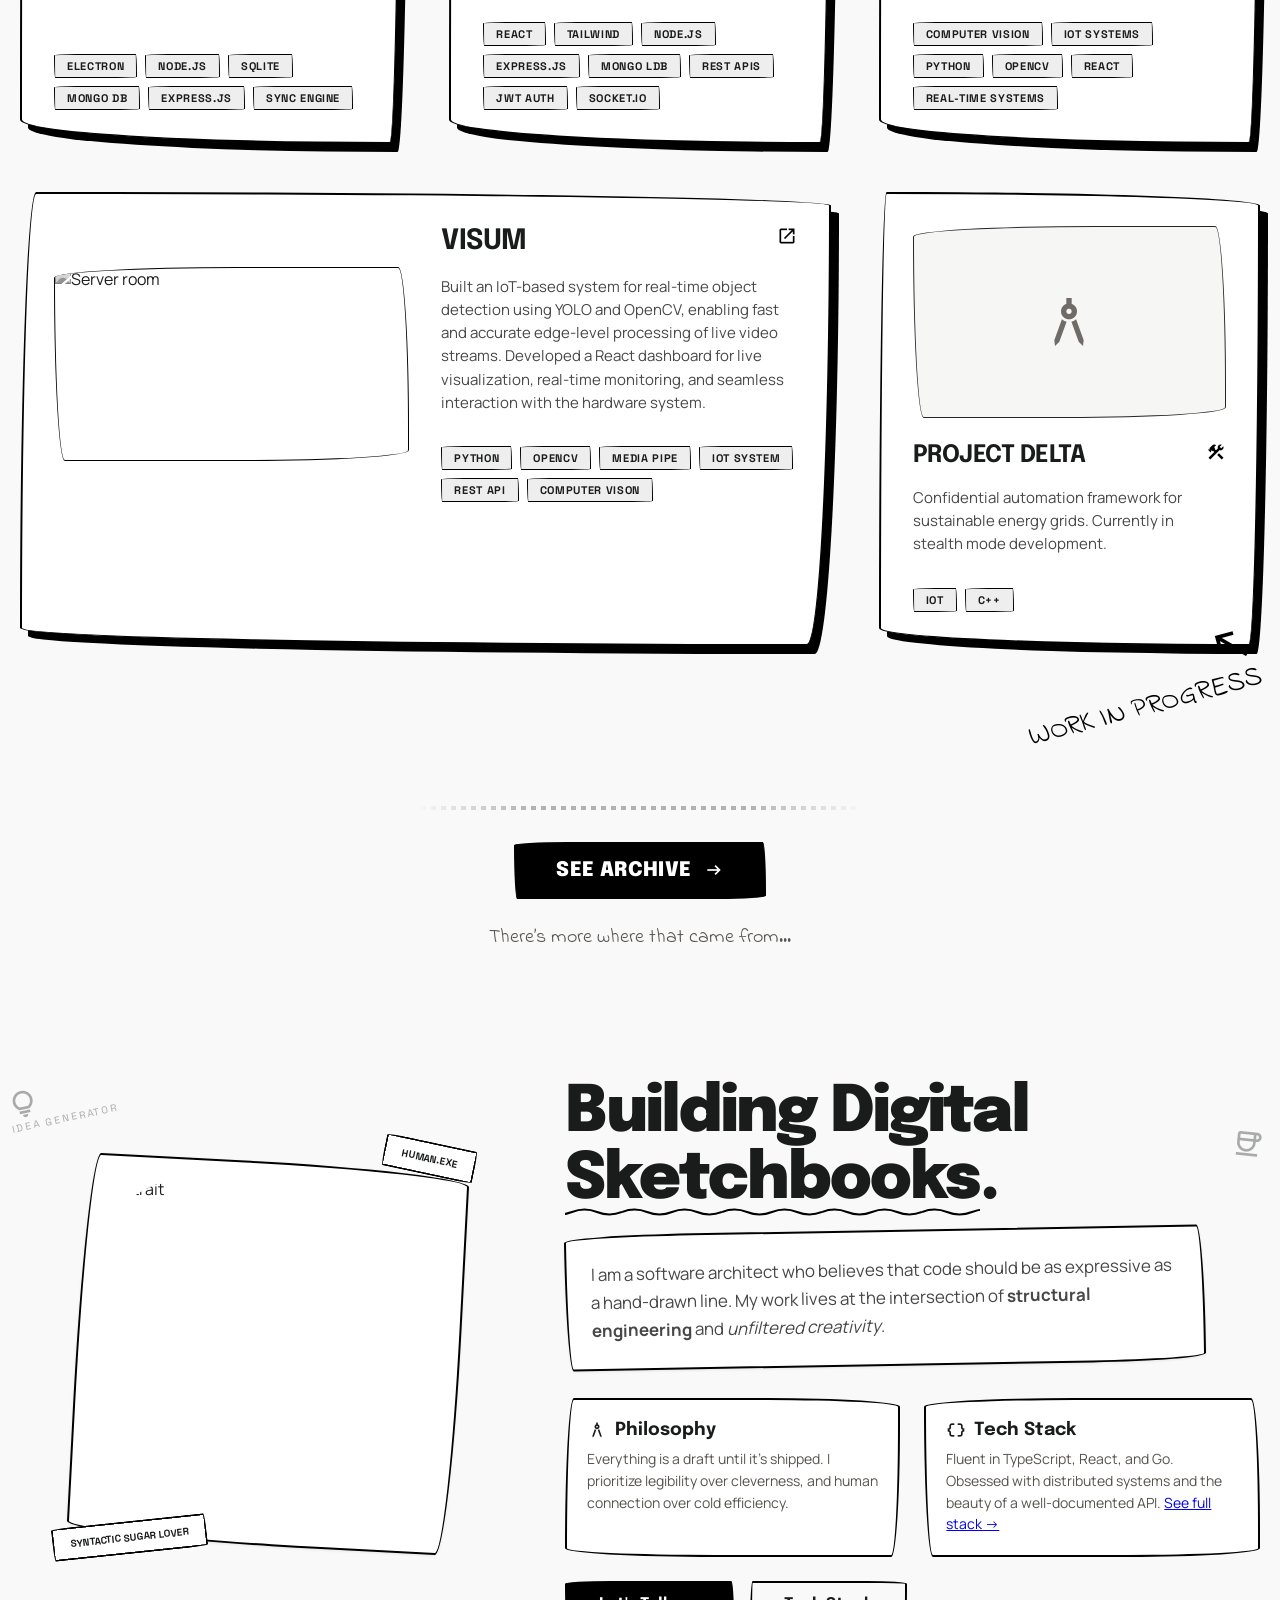
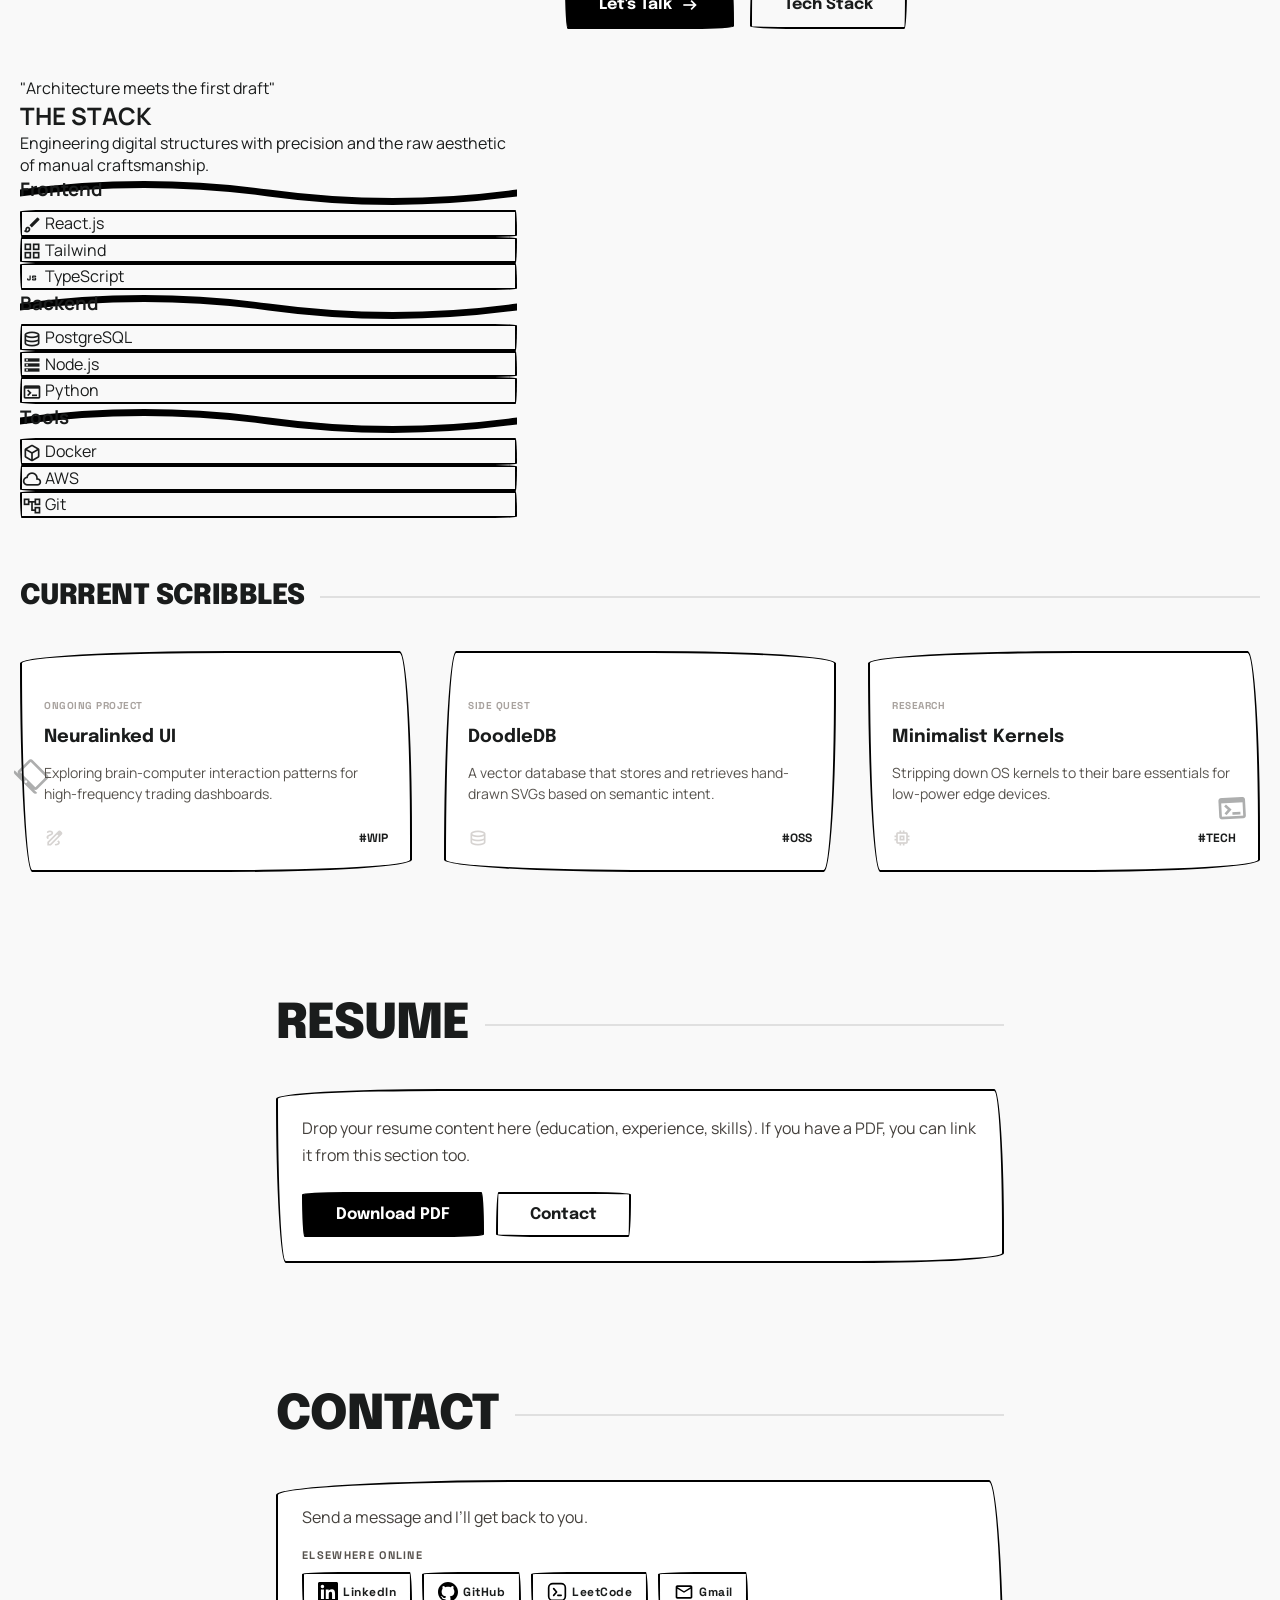
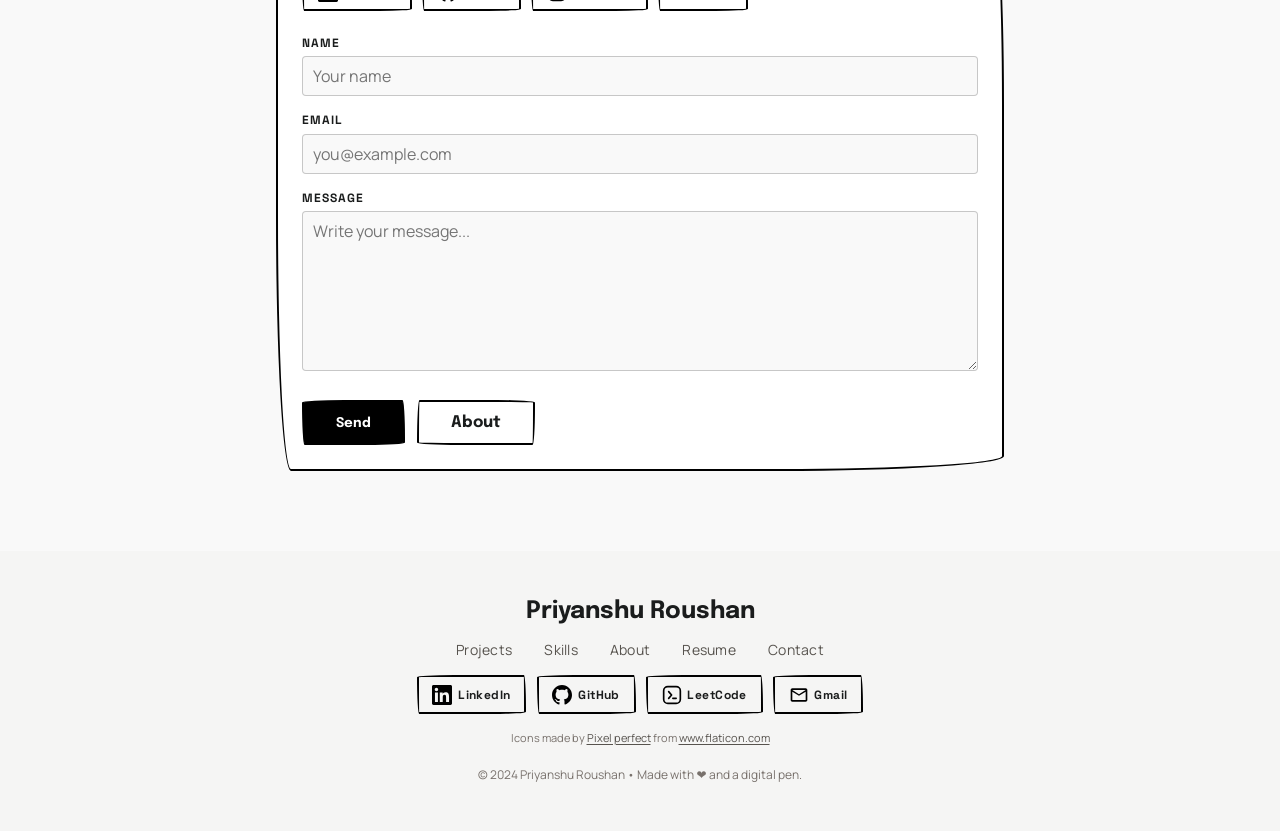
==== commit 9cde444d: "update project descriptions and tags in portfolio" ====
--- a/index.html
+++ b/index.html
@@ -264,16 +264,20 @@
             />
           </div>
           <div class="wobbly-card__head">
-            <h3 class="wobbly-card__title">Flux Architect</h3>
+            <h3 class="wobbly-card__title">LocalCode</h3>
             <span class="material-symbols-outlined" aria-hidden="true">open_in_new</span>
           </div>
           <p class="wobbly-card__desc">
-            A high-performance state management library for distributed reactive systems. Engineered for sub-millisecond propagation and extreme type safety.
+            Developed an offline-first Electron app with SQLite for local code execution and storage.
+            Implemented a sync engine with REST APIs to MongoDB for seamless data consistency.
           </p>
           <div class="wobbly-card__tags">
-            <span class="wobbly-card__tag">TypeScript</span>
-            <span class="wobbly-card__tag">Rust</span>
-            <span class="wobbly-card__tag">WASM</span>
+          <span class="wobbly-card__tag">Electron</span>
+          <span class="wobbly-card__tag">Node.js</span>
+          <span class="wobbly-card__tag">Sqlite</span>
+          <span class="wobbly-card__tag">Mongo DB</span>
+          <span class="wobbly-card__tag">Express.js</span>
+          <span class="wobbly-card__tag">Sync Engine</span>
           </div>
         </a>
       </div>
@@ -289,16 +293,22 @@
           />
         </div>
         <div class="wobbly-card__head">
-          <h3 class="wobbly-card__title">Void UI Kit</h3>
+          <h3 class="wobbly-card__title">BookMyShow</h3>
           <span class="material-symbols-outlined" aria-hidden="true">open_in_new</span>
         </div>
         <p class="wobbly-card__desc">
-          A design system focused on negative space and brutalist typography. Built to strip away the noise of modern web patterns.
-        </p>
+        Built a full-stack movie ticket booking platform with real-time seat selection and authentication.
+        Designed REST APIs ensuring reliable and concurrent booking flow.      
+          </p>
         <div class="wobbly-card__tags">
           <span class="wobbly-card__tag">React</span>
           <span class="wobbly-card__tag">Tailwind</span>
-          <span class="wobbly-card__tag">Framer</span>
+          <span class="wobbly-card__tag">Node.js</span>
+          <span class="wobbly-card__tag">Express.js</span>
+          <span class="wobbly-card__tag">Mongo lDB</span>
+          <span class="wobbly-card__tag">REST APIs</span>
+          <span class="wobbly-card__tag">JWT Auth</span>
+          <span class="wobbly-card__tag">Socket.IO</span>
         </div>
       </a>
 
@@ -313,16 +323,20 @@
           />
         </div>
         <div class="wobbly-card__head">
-          <h3 class="wobbly-card__title">Neural Graph</h3>
+          <h3 class="wobbly-card__title">NETRA</h3>
           <span class="material-symbols-outlined" aria-hidden="true">open_in_new</span>
         </div>
         <p class="wobbly-card__desc">
-          Real-time visualization engine for complex neural networks. Uses WebGL for rendering millions of nodes at 60fps.
+          Built an advanced traffic light management and accident monitoring system using computer vision for real-time detection and analysis.
+          Implemented optimized route management for emergency vehicles, enabling faster response through intelligent traffic control.
         </p>
         <div class="wobbly-card__tags">
-          <span class="wobbly-card__tag">Three.js</span>
-          <span class="wobbly-card__tag">Python</span>
-          <span class="wobbly-card__tag">D3.js</span>
+            <span class="wobbly-card__tag">Computer Vision</span>
+            <span class="wobbly-card__tag">IoT Systems</span>
+            <span class="wobbly-card__tag">Python</span>
+            <span class="wobbly-card__tag">OpenCV</span>
+            <span class="wobbly-card__tag">React</span>
+            <span class="wobbly-card__tag">Real-time Systems</span>
         </div>
       </a>
 
@@ -340,16 +354,20 @@
             </div>
             <div class="wobbly-card__split-copy">
               <div class="wobbly-card__head">
-                <h3 class="wobbly-card__title wobbly-card__title--lg">Cipher Shell</h3>
+                <h3 class="wobbly-card__title wobbly-card__title--lg">VISUM</h3>
                 <span class="material-symbols-outlined" aria-hidden="true">open_in_new</span>
               </div>
               <p class="wobbly-card__desc">
-                An encrypted command-line interface for secure cloud management. Features end-to-end PGP integration and custom shell scripting language.
+                Built an IoT-based system for real-time object detection using YOLO and OpenCV, enabling fast and accurate edge-level processing of live video streams.
+                Developed a React dashboard for live visualization, real-time monitoring, and seamless interaction with the hardware system.
               </p>
               <div class="wobbly-card__tags">
-                <span class="wobbly-card__tag">Go</span>
-                <span class="wobbly-card__tag">Kubernetes</span>
-                <span class="wobbly-card__tag">GPG</span>
+                <span class="wobbly-card__tag">Python</span>
+                <span class="wobbly-card__tag">OpenCV</span>
+                <span class="wobbly-card__tag">Media Pipe</span>
+                <span class="wobbly-card__tag">IOT system</span>
+                <span class="wobbly-card__tag">REST API</span>
+                <span class="wobbly-card__tag">Computer Vison</span>
               </div>
             </div>
           </div>
@@ -628,7 +646,7 @@
           </svg>
           LeetCode
         </a>
-        <a class="social-link" href="mailto:priyanshuroushan@gmail.com" aria-label="Email on Gmail">
+        <a class="social-link" href="mailto:priyanshuroushan01@gmail.com" aria-label="Email on Gmail">
           <svg class="social-link__icon-svg" width="20" height="20" aria-hidden="true" focusable="false">
             <use href="#icon-social-email" />
           </svg>
@@ -669,7 +687,7 @@
   <div class="footer-social social-links social-links--footer">
     <a
       class="social-link"
-      href="https://www.linkedin.com/in/priyanshuroushan/"
+      href="https://www.linkedin.com/in/priyanshu-roushan/"
       target="_blank"
       rel="noopener noreferrer"
       aria-label="LinkedIn profile"
@@ -681,7 +699,7 @@
     </a>
     <a
       class="social-link"
-      href="https://github.com/priyanshuroushan"
+      href="https://github.com/PriyanshuRoushan"
       target="_blank"
       rel="noopener noreferrer"
       aria-label="GitHub profile"
@@ -693,7 +711,7 @@
     </a>
     <a
       class="social-link"
-      href="https://leetcode.com/u/priyanshuroushan/"
+      href="https://leetcode.com/priyanshu_roushan/"
       target="_blank"
       rel="noopener noreferrer"
       aria-label="LeetCode profile"
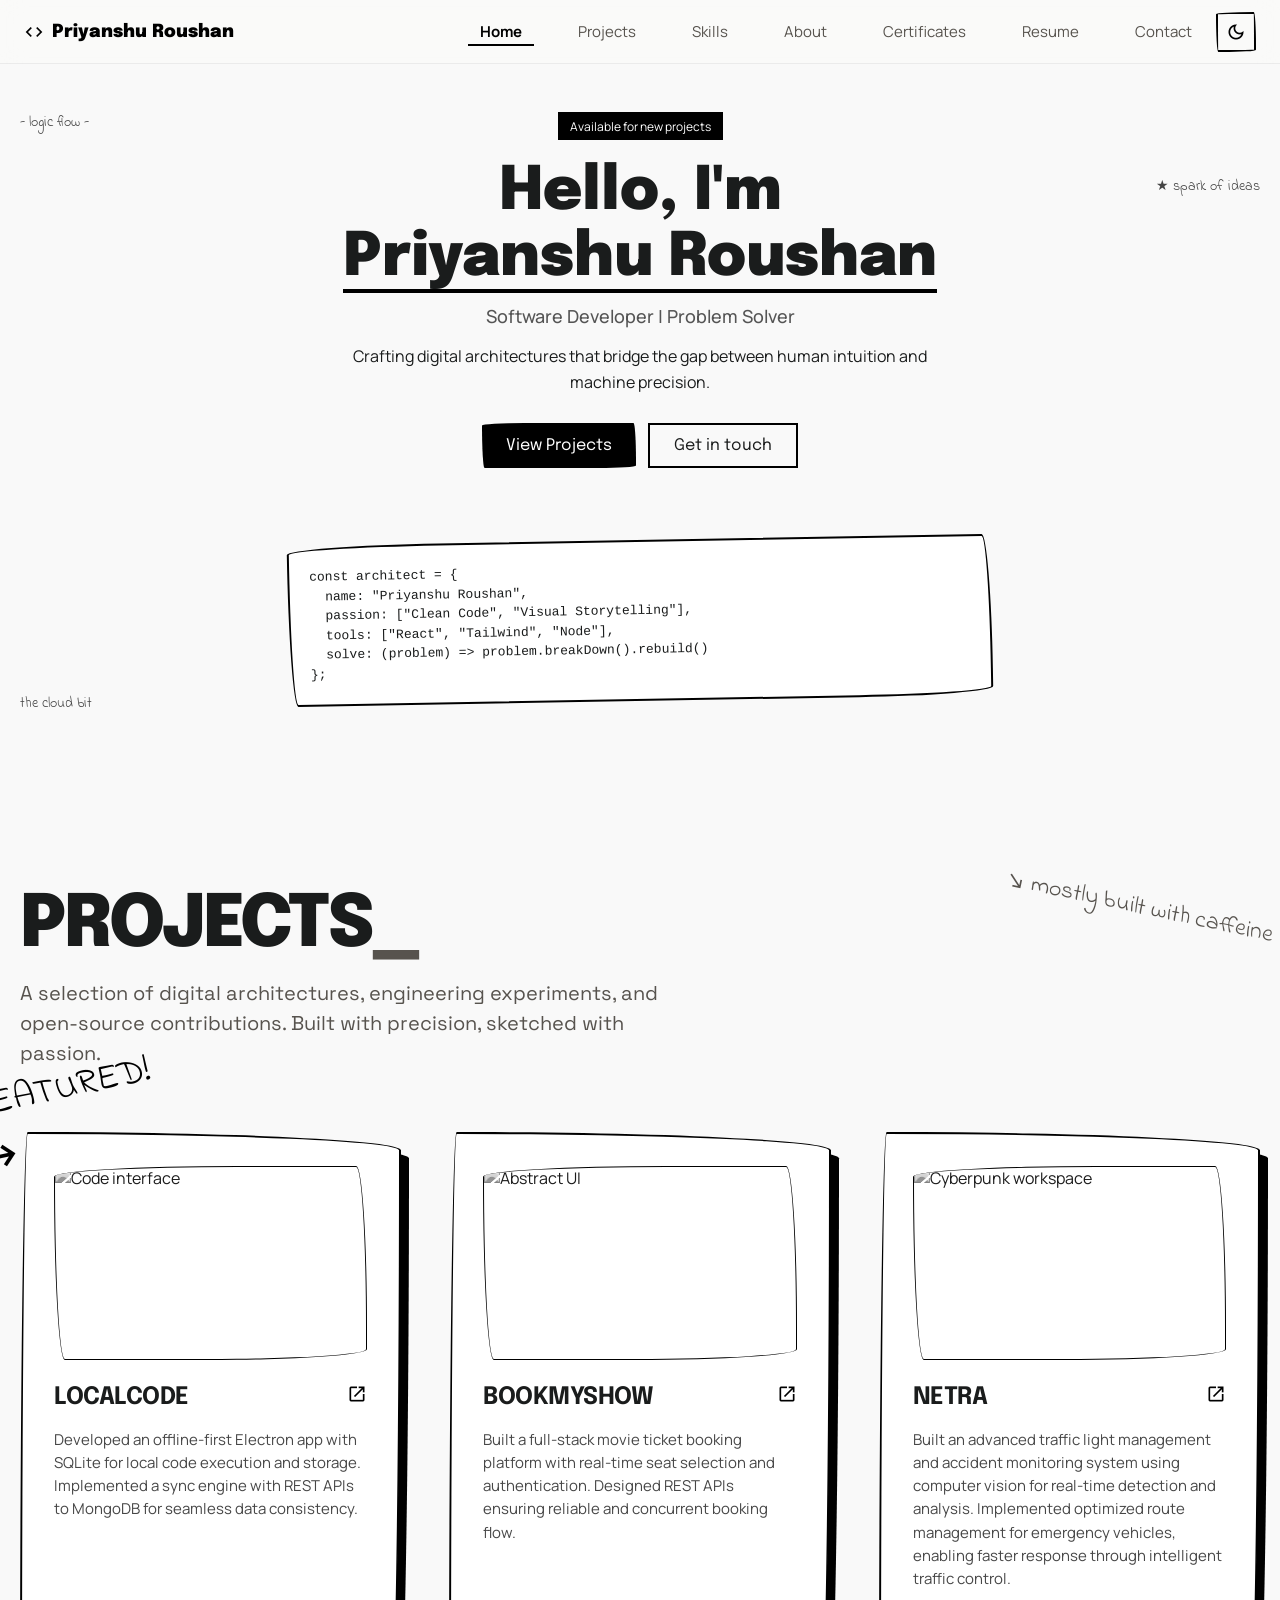
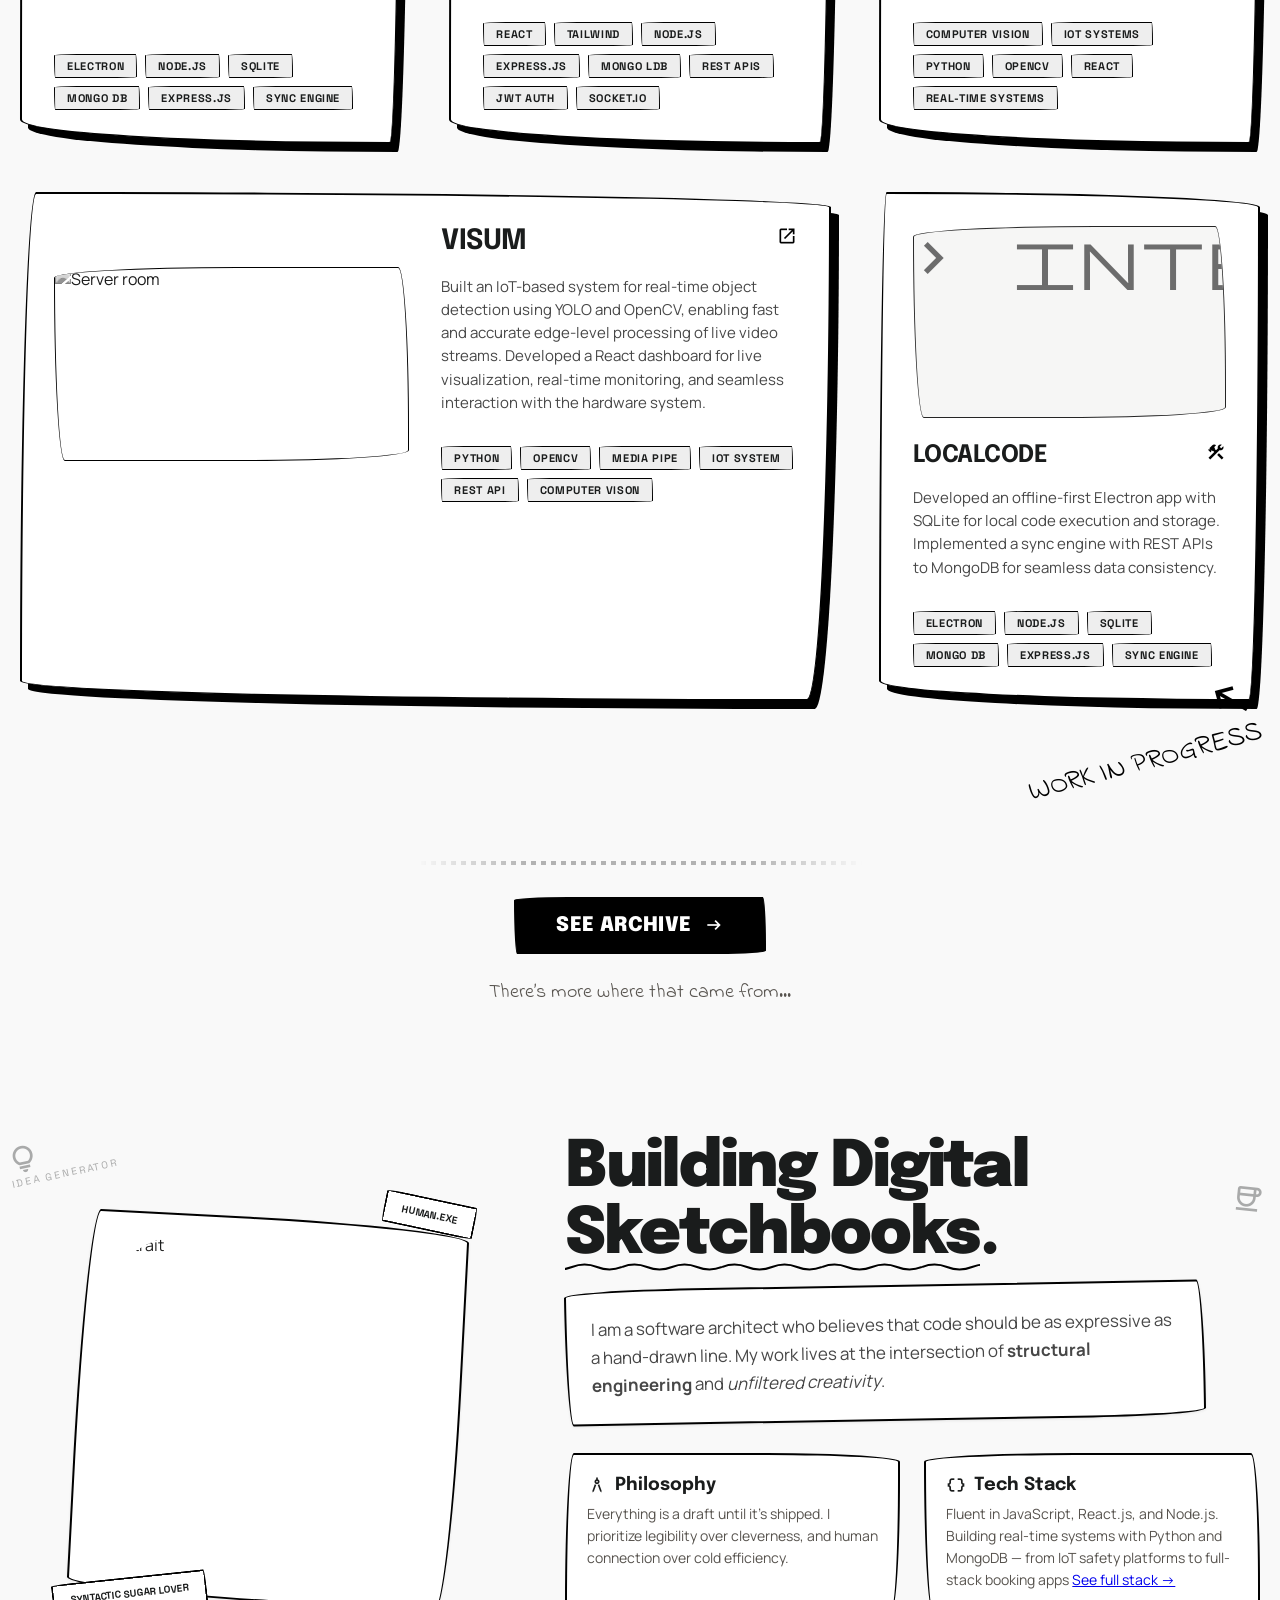
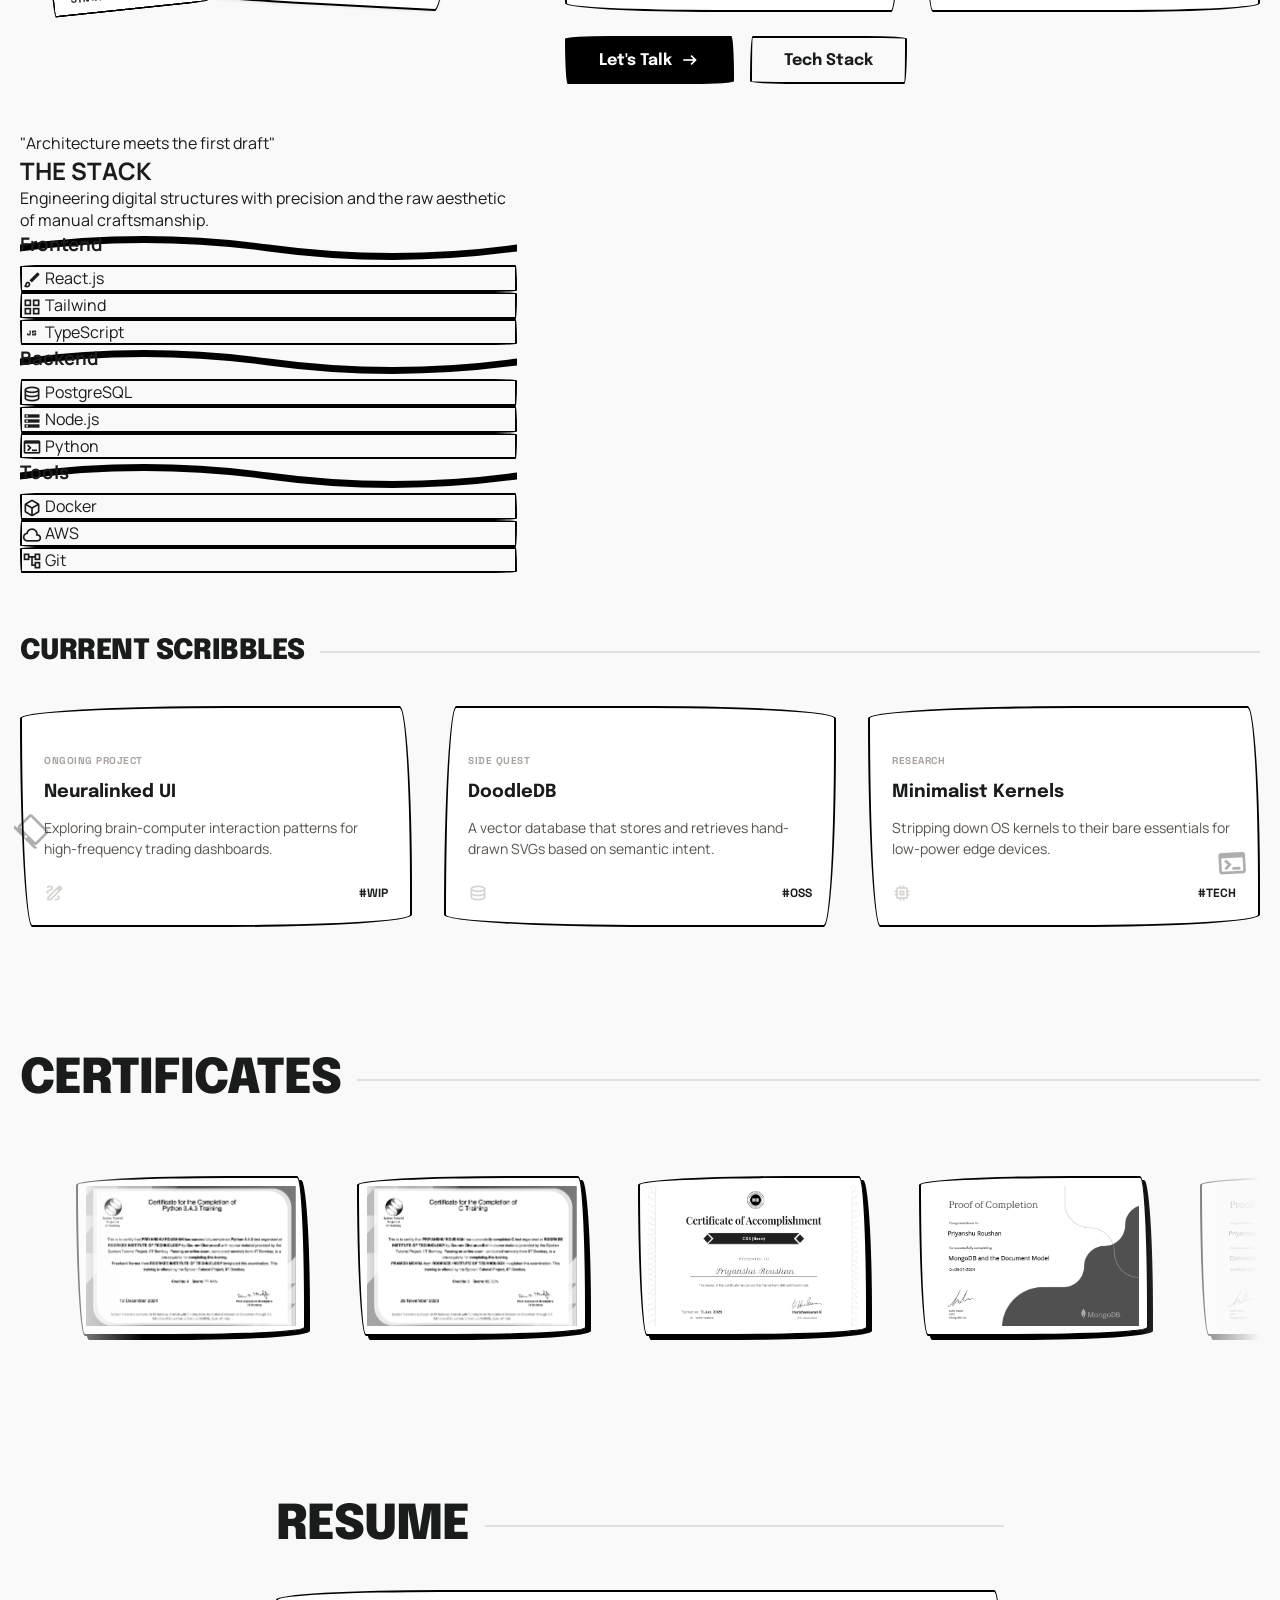
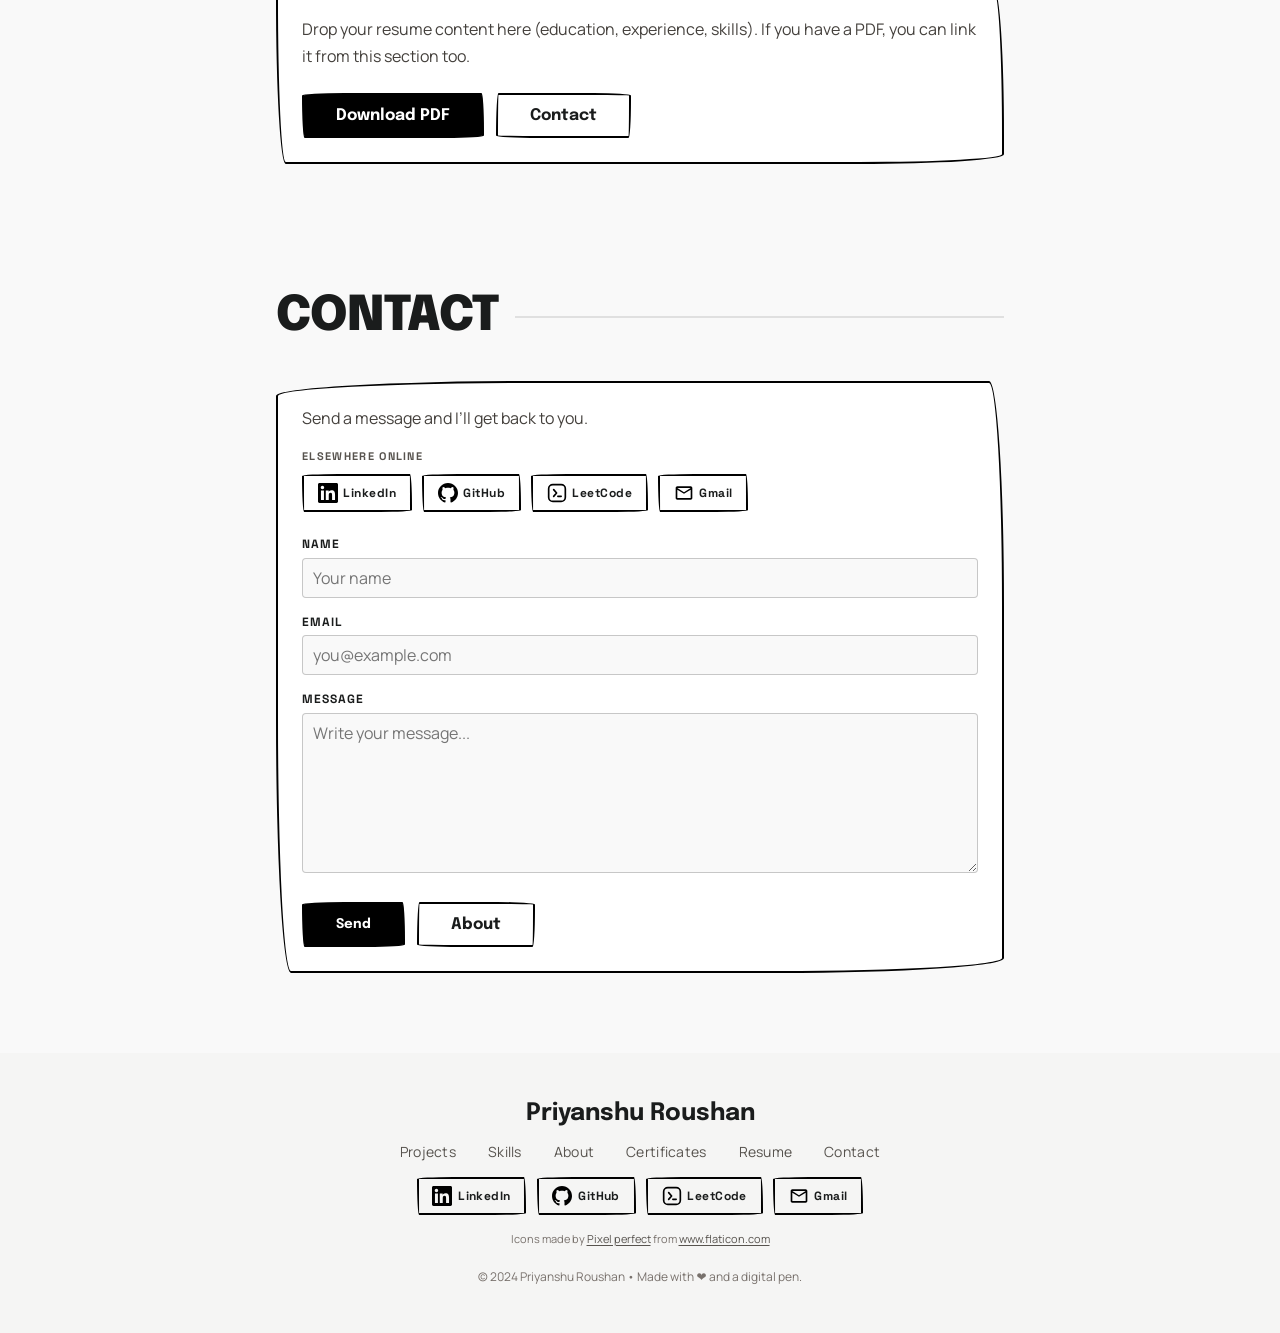
==== commit 8e792ce6: "feat: add animated certificate marquee section and update project details" ====
--- a/index.html
+++ b/index.html
@@ -187,6 +187,7 @@
       <a href="#projects">Projects</a>
       <a href="#skills">Skills</a>
       <a href="#about">About</a>
+      <a href="#certificates">Certificates</a>
       <a href="#resume">Resume</a>
       <a href="#contact">Contact</a>
     </nav>
@@ -381,18 +382,31 @@
         </div>
         <article class="wobbly-card" aria-label="Project: Project Delta (coming soon)">
           <div class="wobbly-card__media sketch-border-thin wobbly-card__placeholder" aria-hidden="true">
-            <span class="material-symbols-outlined">architecture</span>
+            <span class="material-symbols-outlined">
+                          <img
+              src="https://github.com/PriyanshuRoushan/LocalCode/blob/main/public/dashbord.png?raw=true"
+              alt="Code interface"
+              loading="lazy"
+              width="800"
+              height="384"
+            />
+            </span>
           </div>
           <div class="wobbly-card__head">
-            <h3 class="wobbly-card__title">Project Delta</h3>
+            <h3 class="wobbly-card__title">LocalCode</h3>
             <span class="material-symbols-outlined" aria-hidden="true">construction</span>
           </div>
           <p class="wobbly-card__desc">
-            Confidential automation framework for sustainable energy grids. Currently in stealth mode development.
+            Developed an offline-first Electron app with SQLite for local code execution and storage.
+            Implemented a sync engine with REST APIs to MongoDB for seamless data consistency.
           </p>
           <div class="wobbly-card__tags">
-            <span class="wobbly-card__tag">IoT</span>
-            <span class="wobbly-card__tag">C++</span>
+          <span class="wobbly-card__tag">Electron</span>
+          <span class="wobbly-card__tag">Node.js</span>
+          <span class="wobbly-card__tag">Sqlite</span>
+          <span class="wobbly-card__tag">Mongo DB</span>
+          <span class="wobbly-card__tag">Express.js</span>
+          <span class="wobbly-card__tag">Sync Engine</span>
           </div>
         </article>
       </div>
@@ -458,7 +472,7 @@
           </div>
           <div class="about-card sketchy-border">
             <h3><span class="material-symbols-outlined" aria-hidden="true">data_object</span> Tech Stack</h3>
-            <p>Fluent in TypeScript, React, and Go. Obsessed with distributed systems and the beauty of a well-documented API. <a href="skills.html">See full stack →</a></p>
+            <p> Fluent in JavaScript, React.js, and Node.js. Building real-time systems with Python and MongoDB — from IoT safety platforms to full-stack booking apps <a href="#skills">See full stack →</a></p>
           </div>
         </div>
         <div class="about-actions">
@@ -579,6 +593,54 @@
             </div>
           </div>
         </article>
+      </div>
+    </div>
+  </section>
+
+  <!-- Certificates -->
+  <section id="certificates" class="section section--certificates" aria-labelledby="certificates-heading">
+    <div class="section-title-row">
+      <h2 id="certificates-heading" class="section-title">Certificates</h2>
+      <div class="section-title-line"></div>
+    </div>
+    <div class="certificates-container">
+      <div class="certificates-track">
+        <div class="certificates-marquee">
+        <img class="certificate-item" src="assets/PRIYANSHU-ROUSHAN-Participant-Certificate%20(1).png" alt="Certificate 1" loading="lazy">
+        <img class="certificate-item" src="assets/PRIYANSHU-ROUSHAN-Participant-Certificate.png" alt="Certificate 2" loading="lazy">
+        <img class="certificate-item" src="assets/css%20certificate.png" alt="Certificate 3" loading="lazy">
+        <img class="certificate-item" src="assets/priyanshu-roushan-0c60962e-1019-447e-a0fe-22fc5f25cd8e-certificate.png" alt="Certificate 4" loading="lazy">
+        <img class="certificate-item" src="assets/priyanshu-roushan-0ec9fdab-81a8-4890-8617-9eec3c5fa967-certificate.png" alt="Certificate 5" loading="lazy">
+        <img class="certificate-item" src="assets/priyanshu-roushan-1830dd92-4b86-40cc-bd64-aff5dc7b38aa-certificate.png" alt="Certificate 6" loading="lazy">
+        <img class="certificate-item" src="assets/priyanshu-roushan-1feabc31-3d00-4034-9bf1-d2dddf074b4a-certificate.png" alt="Certificate 7" loading="lazy">
+        <img class="certificate-item" src="assets/priyanshu-roushan-29d25ff1-e64a-4eb5-874f-41491494b601-certificate.png" alt="Certificate 8" loading="lazy">
+        <img class="certificate-item" src="assets/priyanshu-roushan-61fecc1a-e10f-4c58-9b02-5c155ccff3f8-certificate.png" alt="Certificate 9" loading="lazy">
+        <img class="certificate-item" src="assets/priyanshu-roushan-9782a34f-f552-4ba4-9e41-cd51444bf077-certificate.png" alt="Certificate 10" loading="lazy">
+        <img class="certificate-item" src="assets/priyanshu-roushan-9b0e16fa-9e2c-4e31-8404-079031ad061a-certificate.png" alt="Certificate 11" loading="lazy">
+        <img class="certificate-item" src="assets/priyanshu-roushan-abcfaca3-4bb0-4801-abfa-f75bb04e3d21-certificate.png" alt="Certificate 12" loading="lazy">
+        <img class="certificate-item" src="assets/priyanshu-roushan-cdd27ada-4e5c-472c-b506-f62d2b24c615-certificate.png" alt="Certificate 13" loading="lazy">
+        <img class="certificate-item" src="assets/priyanshu-roushan-d5388c3d-418b-44e2-a19b-63a2a5c222c9-certificate.png" alt="Certificate 14" loading="lazy">
+        <img class="certificate-item" src="assets/priyanshu-roushan-da85a0b6-0bb5-411f-9c8d-db3d50549aef-certificate%202.png" alt="Certificate 15" loading="lazy">
+        <img class="certificate-item" src="assets/priyanshu-roushan-da85a0b6-0bb5-411f-9c8d-db3d50549aef-certificate%203.png" alt="Certificate 16" loading="lazy">
+      </div>
+      <div class="certificates-marquee" aria-hidden="true">
+        <!-- Duplicate for infinite sliding effect -->
+        <img class="certificate-item" src="assets/PRIYANSHU-ROUSHAN-Participant-Certificate%20(1).png" alt="Certificate 1" loading="lazy">
+        <img class="certificate-item" src="assets/PRIYANSHU-ROUSHAN-Participant-Certificate.png" alt="Certificate 2" loading="lazy">
+        <img class="certificate-item" src="assets/css%20certificate.png" alt="Certificate 3" loading="lazy">
+        <img class="certificate-item" src="assets/priyanshu-roushan-0c60962e-1019-447e-a0fe-22fc5f25cd8e-certificate.png" alt="Certificate 4" loading="lazy">
+        <img class="certificate-item" src="assets/priyanshu-roushan-0ec9fdab-81a8-4890-8617-9eec3c5fa967-certificate.png" alt="Certificate 5" loading="lazy">
+        <img class="certificate-item" src="assets/priyanshu-roushan-1830dd92-4b86-40cc-bd64-aff5dc7b38aa-certificate.png" alt="Certificate 6" loading="lazy">
+        <img class="certificate-item" src="assets/priyanshu-roushan-1feabc31-3d00-4034-9bf1-d2dddf074b4a-certificate.png" alt="Certificate 7" loading="lazy">
+        <img class="certificate-item" src="assets/priyanshu-roushan-29d25ff1-e64a-4eb5-874f-41491494b601-certificate.png" alt="Certificate 8" loading="lazy">
+        <img class="certificate-item" src="assets/priyanshu-roushan-61fecc1a-e10f-4c58-9b02-5c155ccff3f8-certificate.png" alt="Certificate 9" loading="lazy">
+        <img class="certificate-item" src="assets/priyanshu-roushan-9782a34f-f552-4ba4-9e41-cd51444bf077-certificate.png" alt="Certificate 10" loading="lazy">
+        <img class="certificate-item" src="assets/priyanshu-roushan-9b0e16fa-9e2c-4e31-8404-079031ad061a-certificate.png" alt="Certificate 11" loading="lazy">
+        <img class="certificate-item" src="assets/priyanshu-roushan-abcfaca3-4bb0-4801-abfa-f75bb04e3d21-certificate.png" alt="Certificate 12" loading="lazy">
+        <img class="certificate-item" src="assets/priyanshu-roushan-cdd27ada-4e5c-472c-b506-f62d2b24c615-certificate.png" alt="Certificate 13" loading="lazy">
+        <img class="certificate-item" src="assets/priyanshu-roushan-d5388c3d-418b-44e2-a19b-63a2a5c222c9-certificate.png" alt="Certificate 14" loading="lazy">
+        <img class="certificate-item" src="assets/priyanshu-roushan-da85a0b6-0bb5-411f-9c8d-db3d50549aef-certificate%202.png" alt="Certificate 15" loading="lazy">
+        <img class="certificate-item" src="assets/priyanshu-roushan-da85a0b6-0bb5-411f-9c8d-db3d50549aef-certificate%203.png" alt="Certificate 16" loading="lazy">
       </div>
     </div>
   </section>
@@ -681,6 +743,7 @@
     <a href="#projects">Projects</a>
     <a href="#skills">Skills</a>
     <a href="#about">About</a>
+    <a href="#certificates">Certificates</a>
     <a href="#resume">Resume</a>
     <a href="#contact">Contact</a>
   </div>
@@ -769,7 +832,7 @@
   initThemeToggle();
 
   var navLinks = document.querySelectorAll(".site-nav a");
-  var sections = ["home", "projects", "skills", "about", "resume", "contact"];
+  var sections = ["home", "projects", "skills", "about", "certificates", "resume", "contact"];
 
   function setActive(id) {
     if (sections.indexOf(id) === -1) id = "home";
--- a/style.css
+++ b/style.css
@@ -1360,3 +1360,79 @@
   font-size: 0.75rem;
   color: var(--color-fineprint);
 }
+
+/* —— Certificates —— */
+.certificates-container {
+  overflow: hidden;
+  white-space: nowrap;
+  width: 100%;
+  padding: 1rem 0;
+  position: relative;
+}
+
+/* Add gradient fade on edges for better effect */
+.certificates-container::before,
+.certificates-container::after {
+  content: "";
+  position: absolute;
+  top: 0;
+  bottom: 0;
+  width: 10%;
+  z-index: 2;
+  pointer-events: none;
+}
+
+.certificates-container::before {
+  left: 0;
+  background: linear-gradient(to right, var(--color-bg), transparent);
+}
+
+.certificates-container::after {
+  right: 0;
+  background: linear-gradient(to left, var(--color-bg), transparent);
+}
+
+.certificates-marquee {
+  display: inline-block;
+  /* Duration can be adjusted based on the number of images */
+  animation: scroll-left 20s linear infinite;
+  padding-left: 2rem;
+}
+
+.certificates-container:hover .certificates-marquee {
+  animation-play-state: paused;
+}
+
+.certificate-item {
+  display: inline-block;
+  height: 160px;
+  width: 230px;
+  margin: 1rem 1.5rem;
+  padding: 0.5rem; /* Creates a polaroid-like frame */
+  background-color: var(--color-surface);
+  border-radius: var(--radius-sketch-a);
+  border: 2px solid var(--color-border);
+  box-shadow: 4px 4px 0 0 var(--color-wobbly-shadow);
+  object-fit: cover;
+  transition: all 0.4s cubic-bezier(0.175, 0.885, 0.32, 1.275);
+  cursor: pointer;
+  filter: grayscale(100%); /* Start completely desaturated */
+}
+
+.certificate-item:hover {
+  transform: scale(1.25) translateY(-8px) rotate(2deg);
+  box-shadow: 10px 10px 0 0 var(--color-wobbly-shadow);
+  filter: grayscale(0%); /* Full color on hover */
+  border-radius: var(--radius-sketch-b);
+  z-index: 10;
+  position: relative;
+}
+
+@keyframes scroll-left {
+  0% {
+    transform: translateX(0);
+  }
+  100% {
+    transform: translateX(-50%);
+  }
+}
